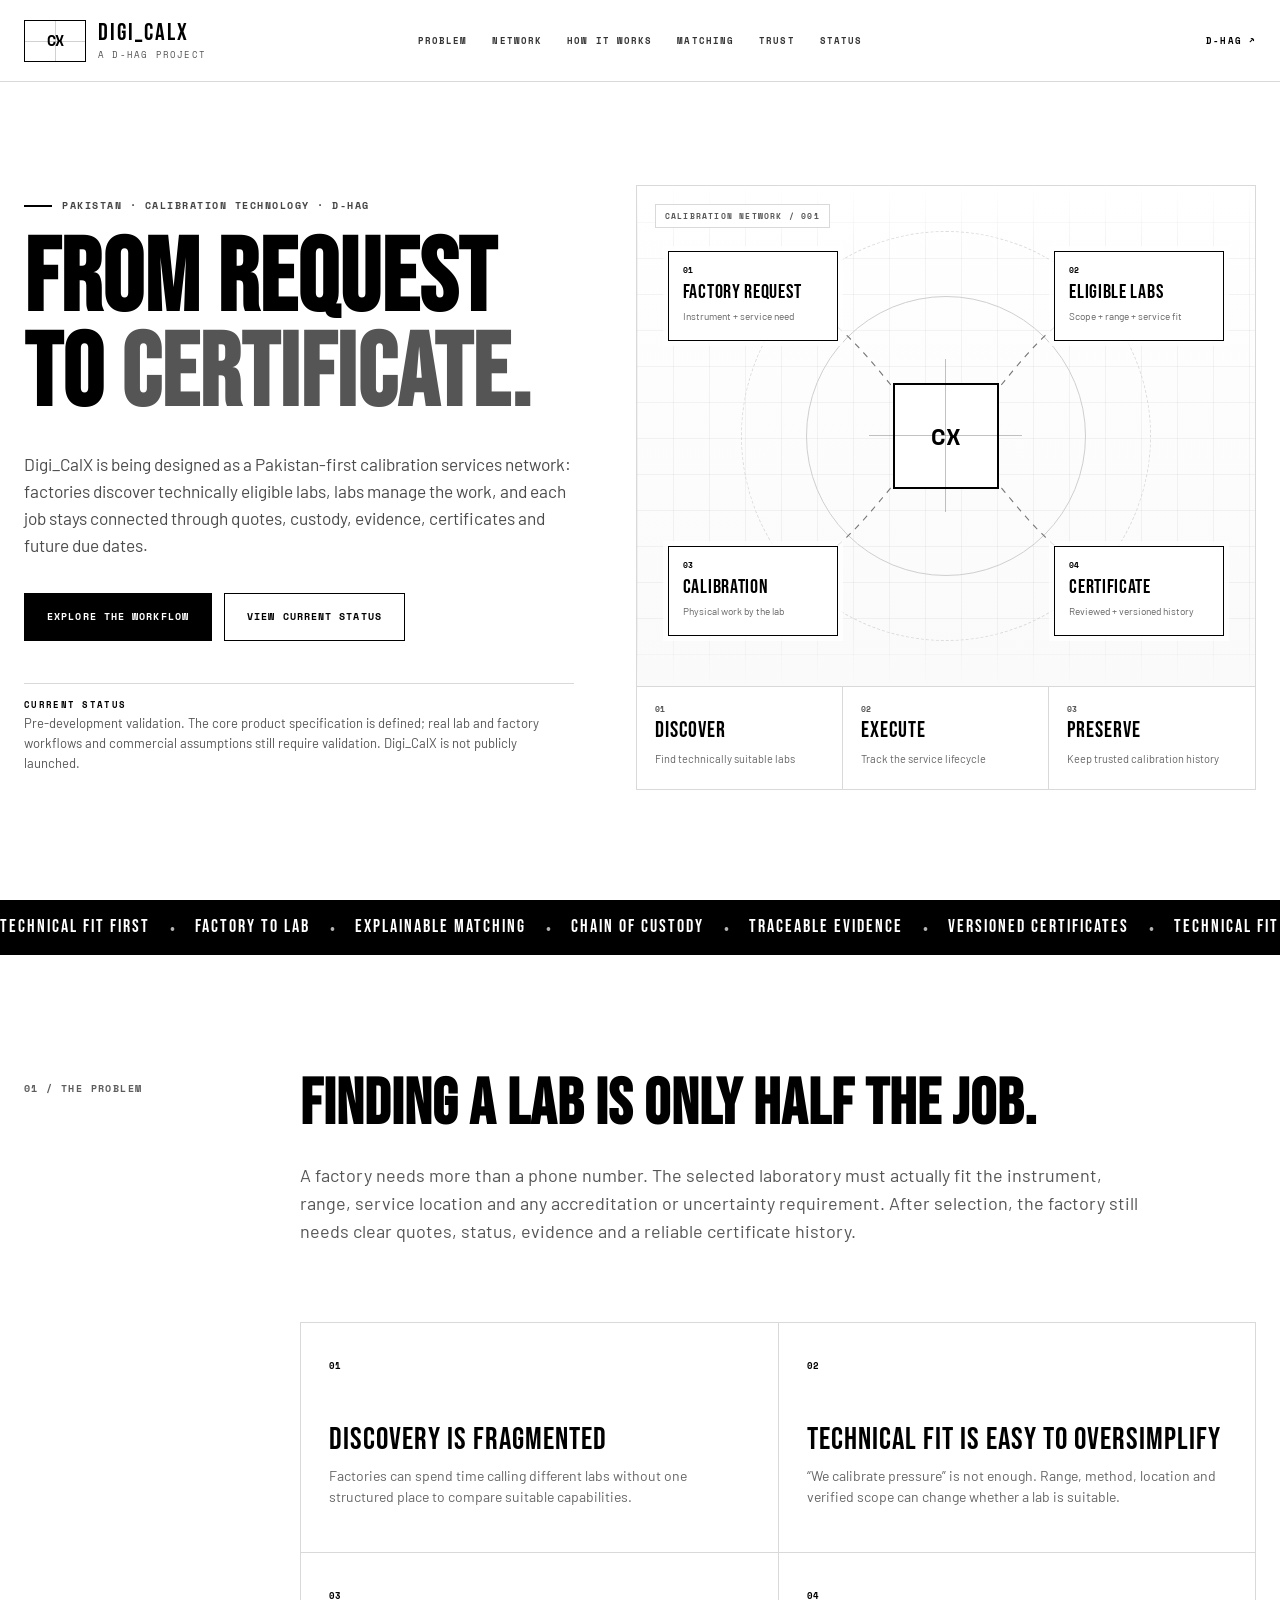
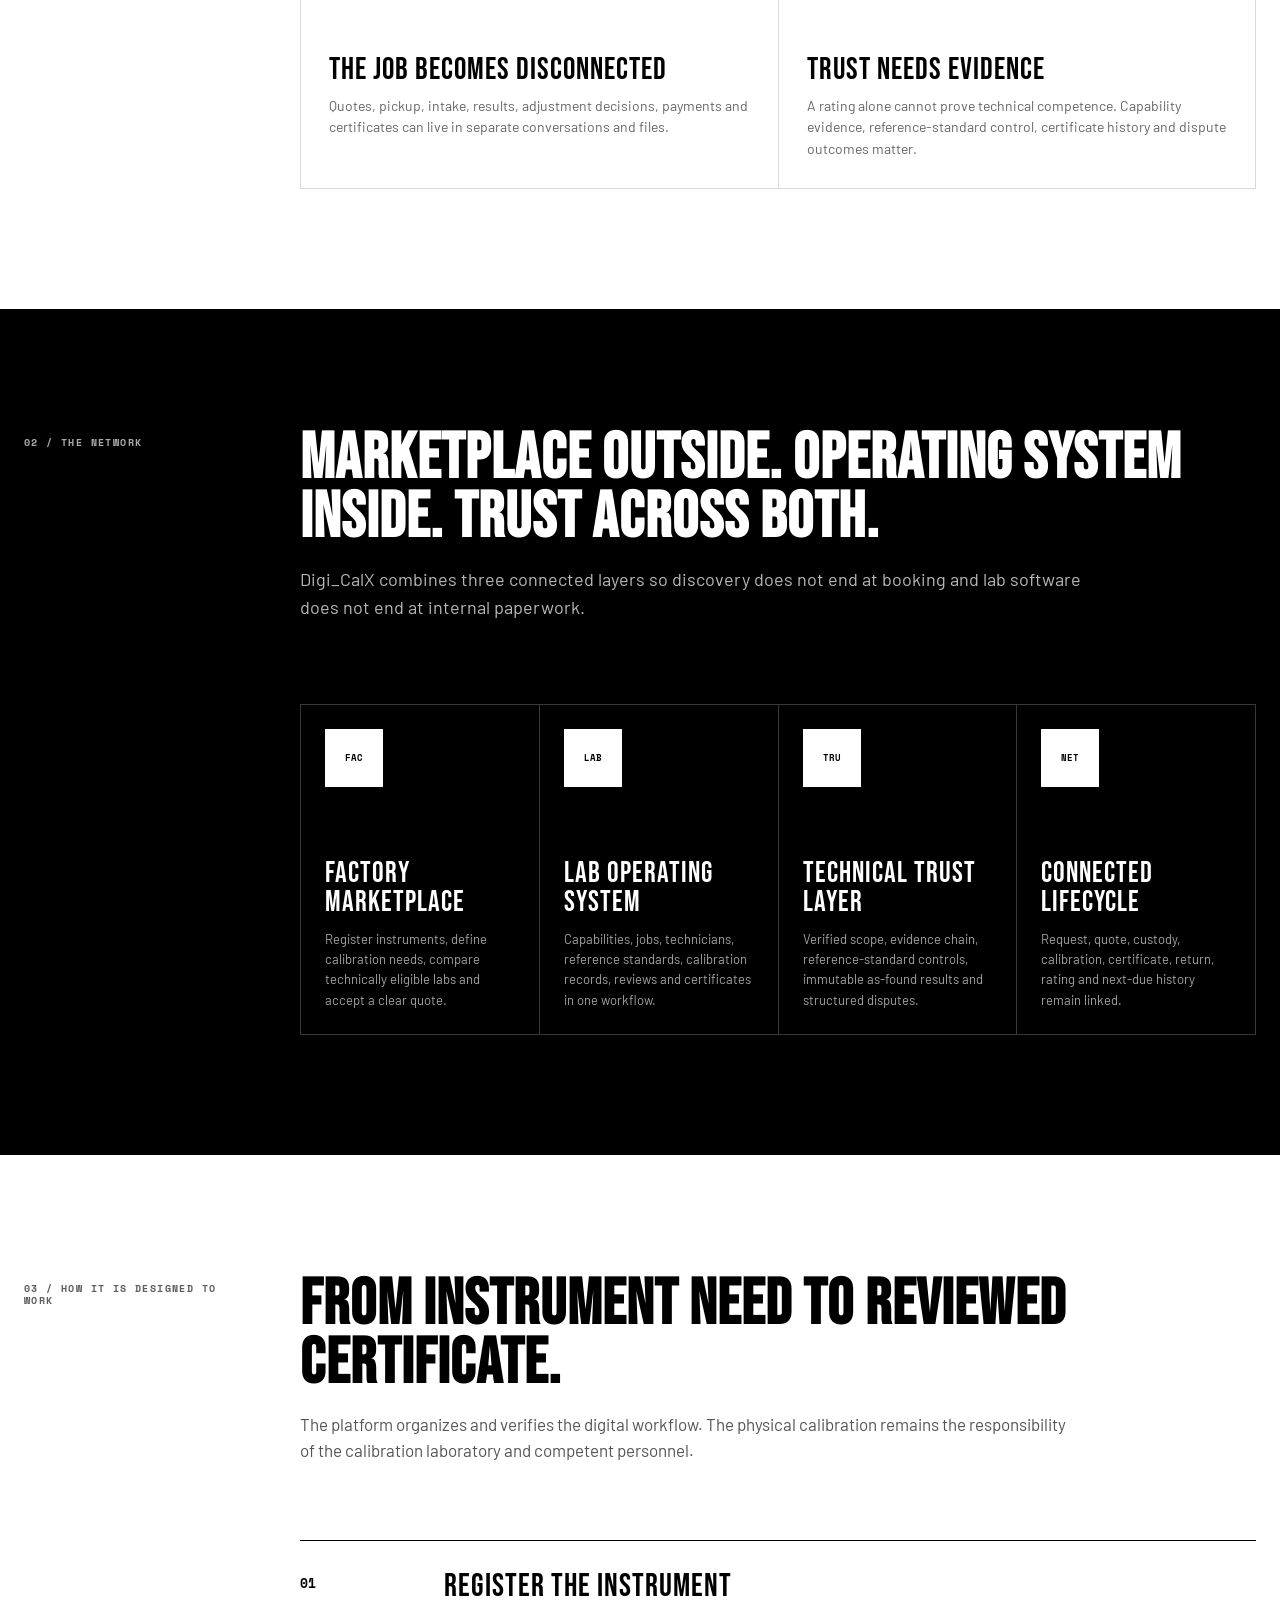
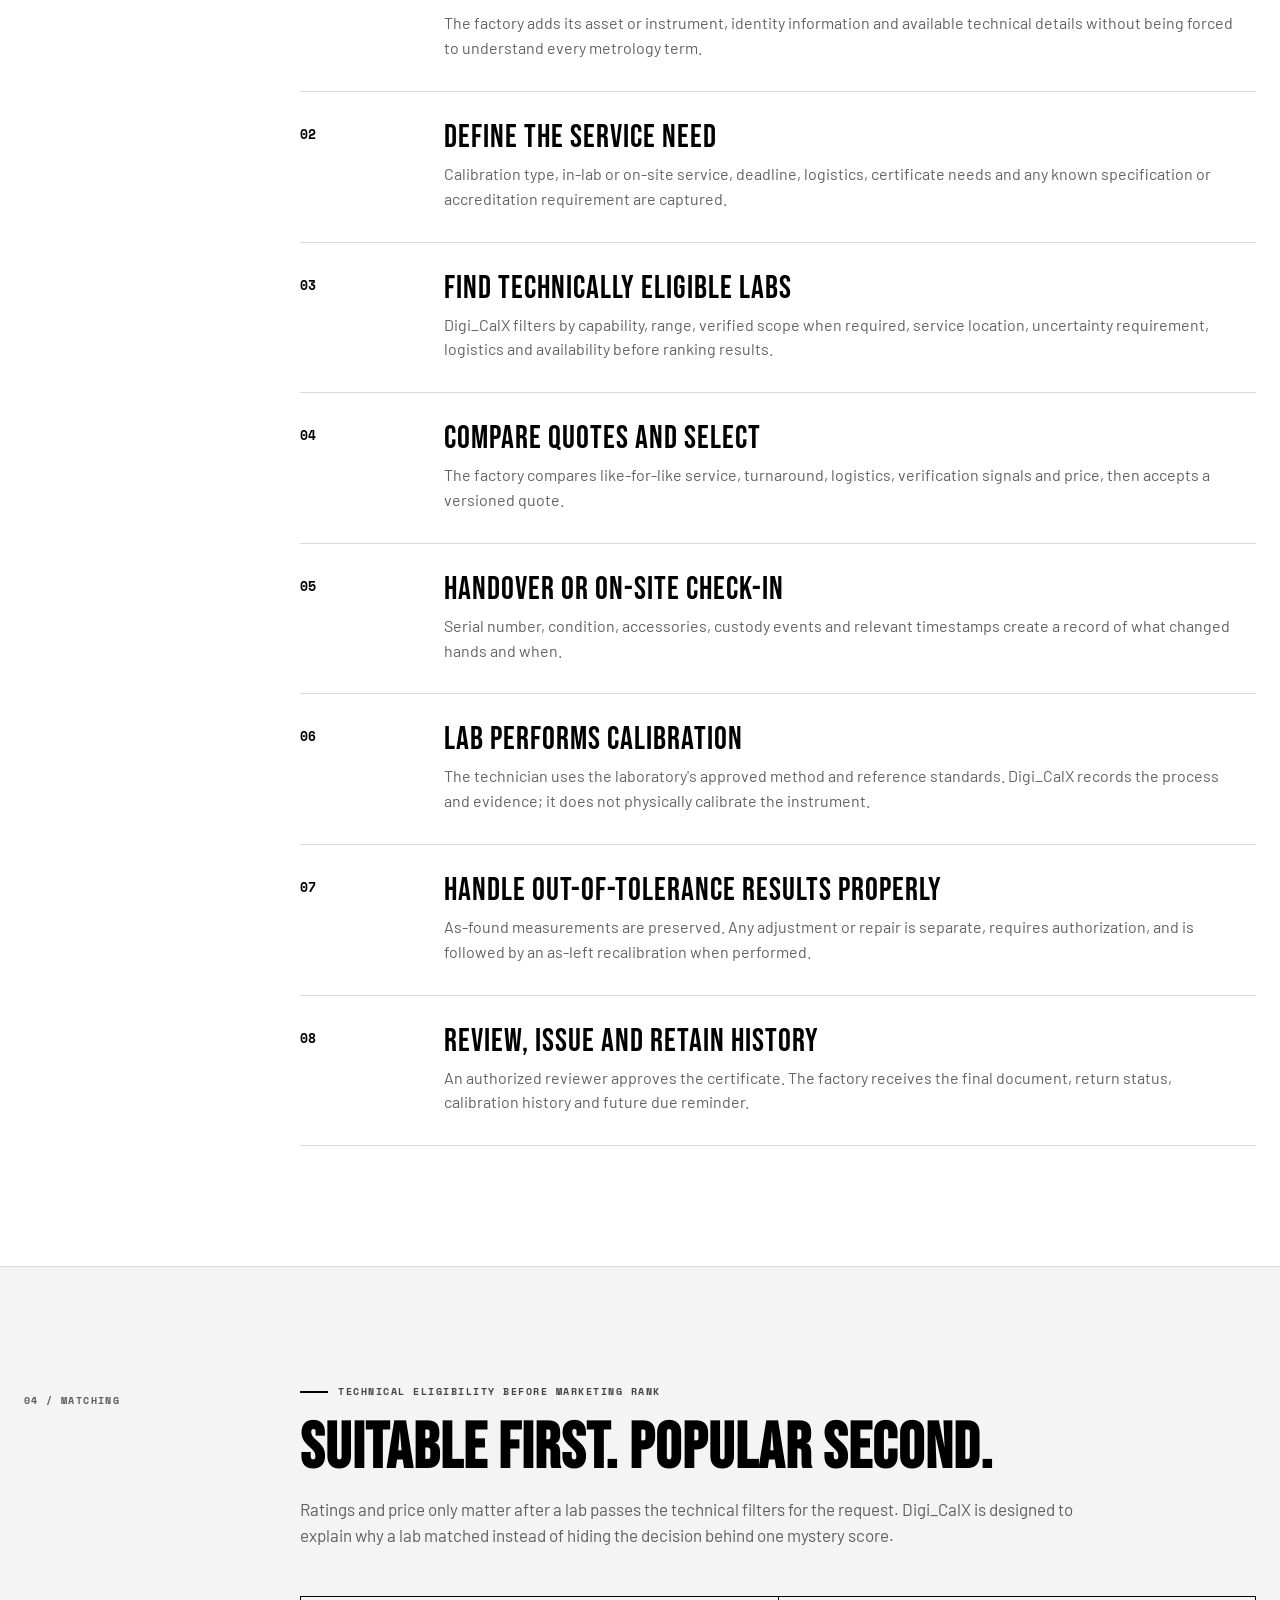
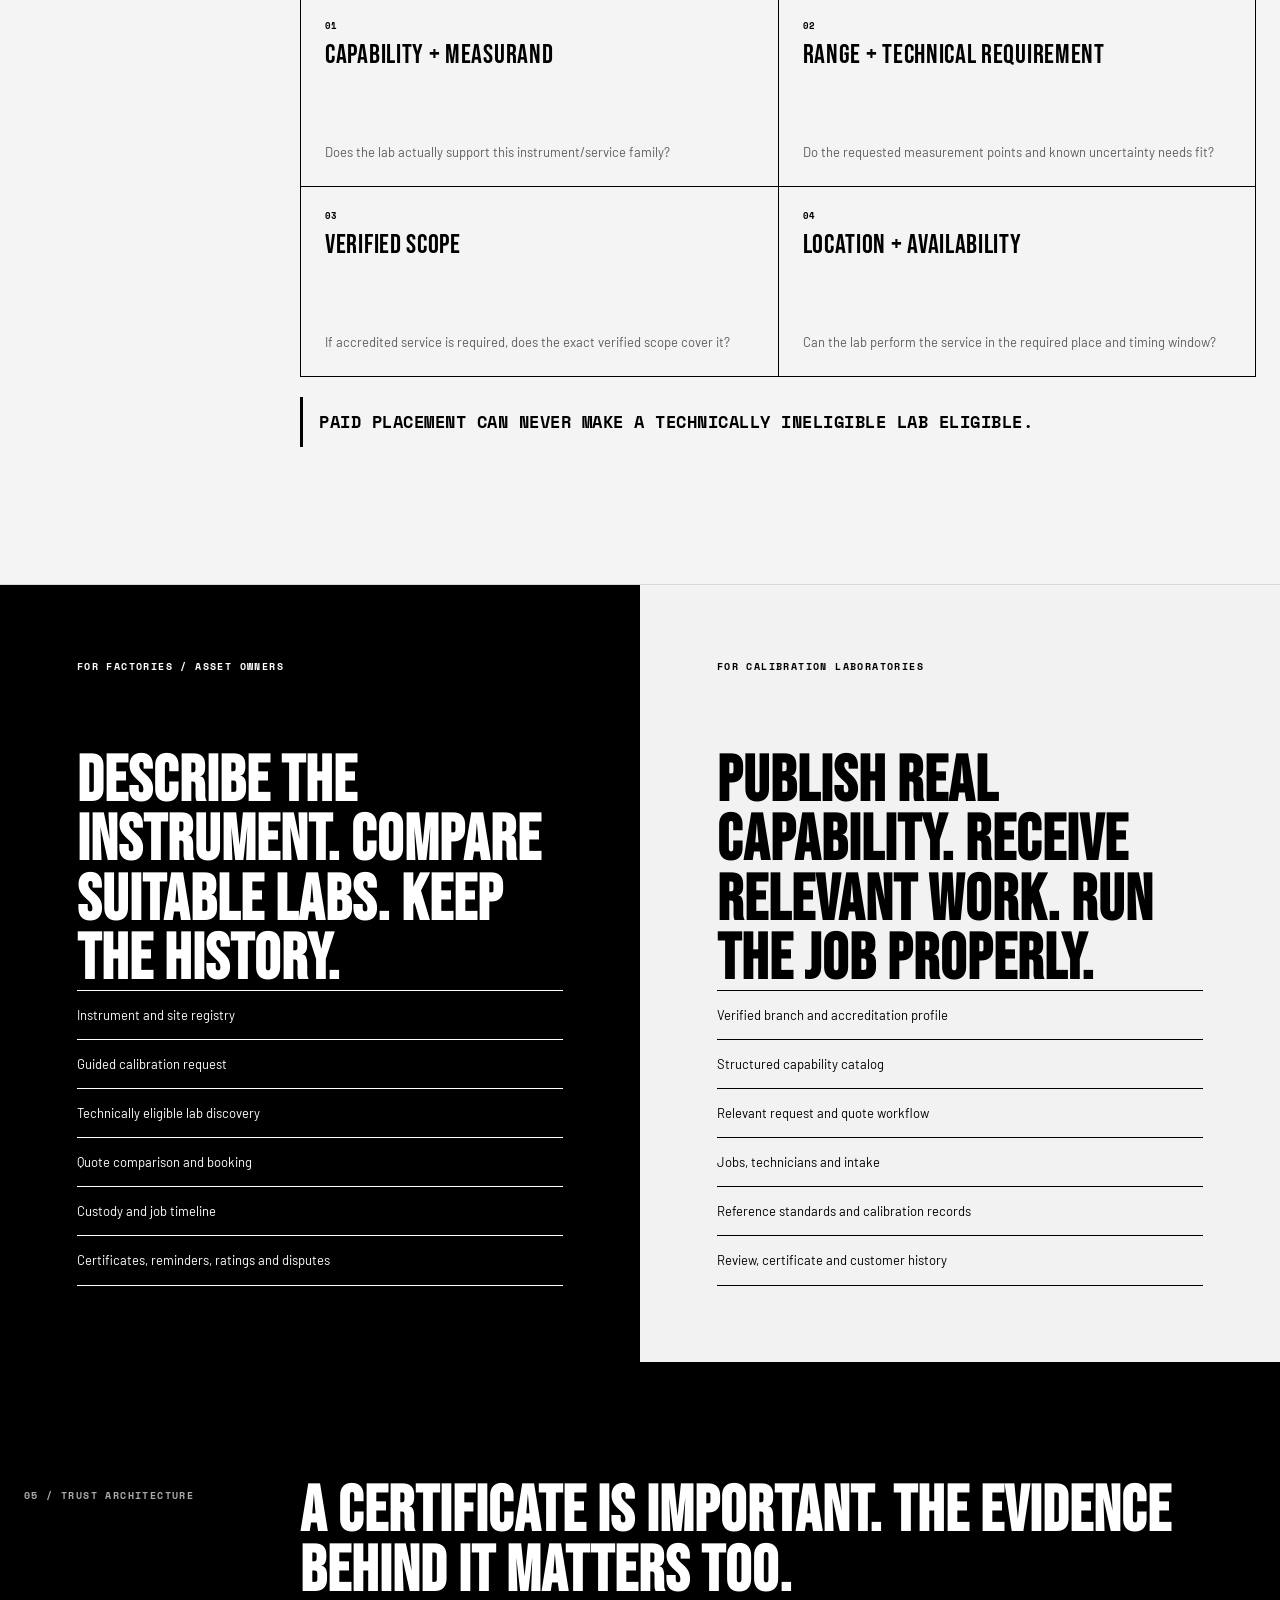
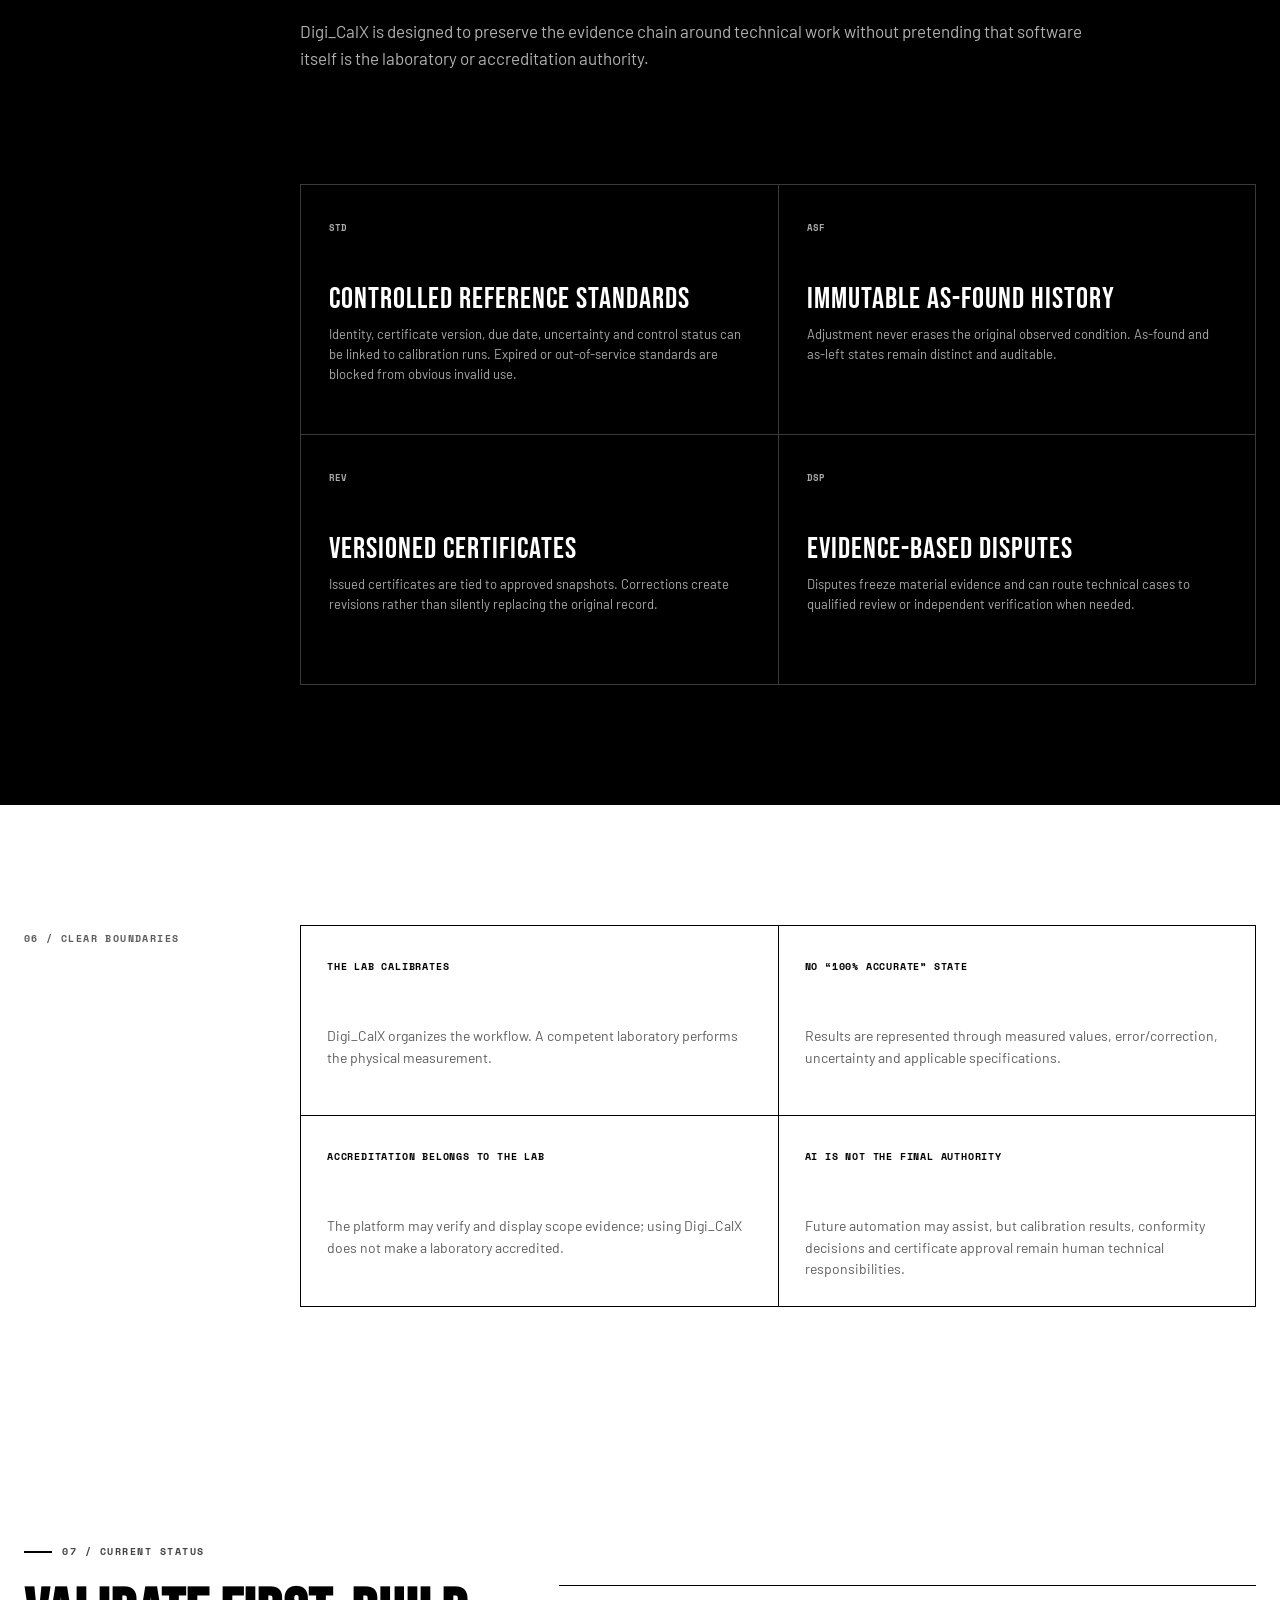
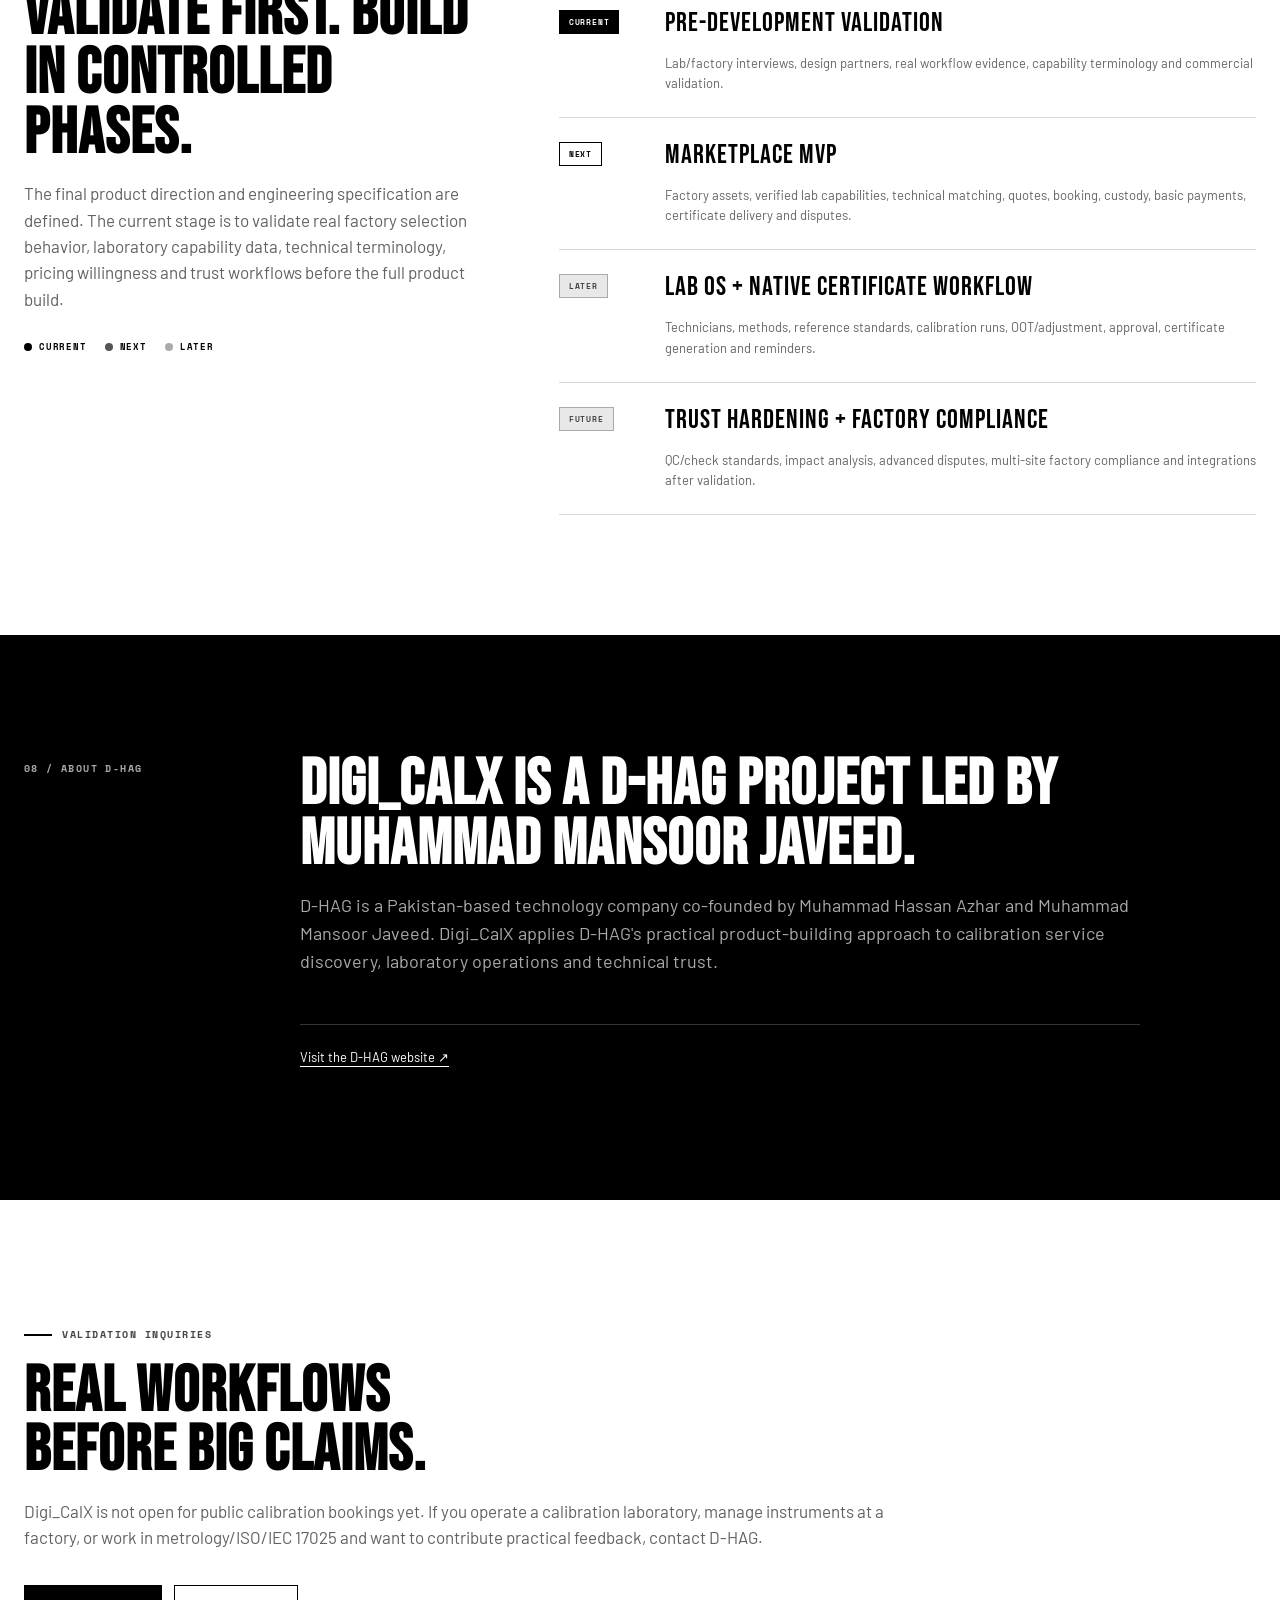
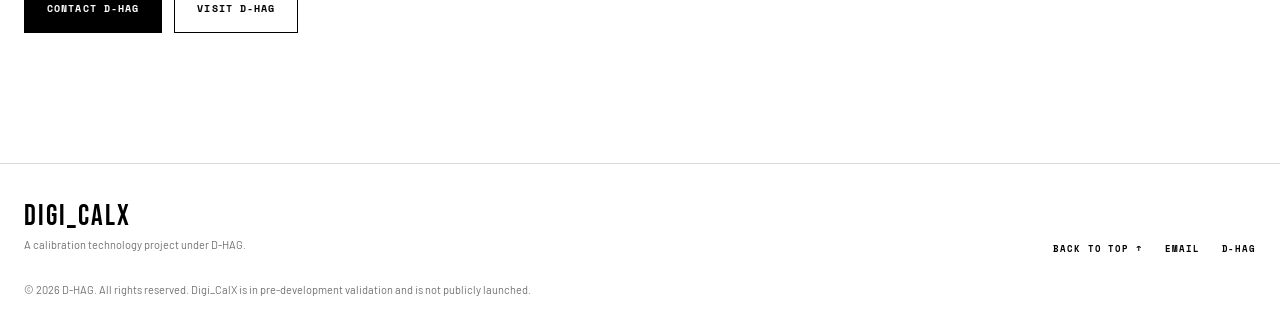
==== index.html @ de456ef3 "Initial commit" ====
<!doctype html>
<html lang="en">
<head>
  <meta charset="utf-8">
  <meta name="viewport" content="width=device-width, initial-scale=1, viewport-fit=cover">
  <title>Digi_CalX | Calibration Services Network & Lab Software by D-HAG</title>
  <meta name="description" content="Digi_CalX is a Pakistan-first calibration services network in validation, connecting factories with technically eligible labs from request to certificate.">
  <meta name="keywords" content="Digi_CalX, calibration software Pakistan, calibration lab software, calibration services marketplace, calibration management software, instrument calibration tracking, factory calibration management, D-HAG">
  <meta name="author" content="D-HAG">
  <meta name="robots" content="index, follow, max-image-preview:large">
  <meta name="theme-color" content="#ffffff">
  <meta name="color-scheme" content="light">

  <link rel="canonical" href="https://digi-calx.d-hag.com/">
  <link rel="icon" href="/assets/svg/favicon.svg" type="image/svg+xml">
  <link rel="apple-touch-icon" href="/assets/png/icon-192.png">
  <link rel="manifest" href="/site.webmanifest">

  <meta property="og:type" content="website">
  <meta property="og:locale" content="en_PK">
  <meta property="og:url" content="https://digi-calx.d-hag.com/">
  <meta property="og:site_name" content="Digi_CalX">
  <meta property="og:title" content="Digi_CalX | From Calibration Request to Certificate">
  <meta property="og:description" content="A Pakistan-first calibration services network being validated by D-HAG: factory discovery, technically eligible lab matching, connected calibration workflow and trusted records.">
  <meta property="og:image" content="https://digi-calx.d-hag.com/assets/png/digi-calx-social-card.png">
  <meta property="og:image:secure_url" content="https://digi-calx.d-hag.com/assets/png/digi-calx-social-card.png">
  <meta property="og:image:type" content="image/png">
  <meta property="og:image:width" content="1200">
  <meta property="og:image:height" content="630">
  <meta property="og:image:alt" content="Digi_CalX — calibration request to certificate, a D-HAG project">

  <meta name="twitter:card" content="summary_large_image">
  <meta name="twitter:title" content="Digi_CalX | From Calibration Request to Certificate">
  <meta name="twitter:description" content="Pakistan-first calibration services network in validation, connecting factories with technically eligible calibration labs.">
  <meta name="twitter:image" content="https://digi-calx.d-hag.com/assets/png/digi-calx-social-card.png">
  <meta name="twitter:image:alt" content="Digi_CalX — calibration request to certificate, a D-HAG project">

  <script type="application/ld+json">
  {
    "@context": "https://schema.org",
    "@graph": [
      {
        "@type": "WebSite",
        "@id": "https://digi-calx.d-hag.com/#website",
        "url": "https://digi-calx.d-hag.com/",
        "name": "Digi_CalX",
        "description": "A Pakistan-first digital calibration services network in validation, designed to connect factories with technically eligible calibration laboratories and manage the service lifecycle from request to certificate.",
        "inLanguage": "en-PK",
        "publisher": { "@id": "https://d-hag.com/#organization" },
        "about": {
          "@type": "Thing",
          "name": "Digi_CalX",
          "description": "Calibration marketplace, laboratory operating-system and technical trust-network project under D-HAG."
        }
      },
      {
        "@type": "Organization",
        "@id": "https://d-hag.com/#organization",
        "name": "D-HAG",
        "legalName": "Digital Human Harmony AI Grid",
        "url": "https://d-hag.com/",
        "email": "support@d-hag.com",
        "foundingDate": "2026",
        "founder": [
          { "@type": "Person", "name": "Muhammad Hassan Azhar" },
          { "@type": "Person", "name": "Muhammad Mansoor Javeed" }
        ],
        "address": { "@type": "PostalAddress", "addressCountry": "PK" }
      }
    ]
  }
  </script>

  <link rel="stylesheet" href="/styles.css">
</head>
<body>
  <a class="skip-link" href="#main">Skip to content</a>
  <div class="grain" aria-hidden="true"></div>

  <header class="site-header" id="top">
    <a class="brand" href="#top" aria-label="Digi_CalX home">
      <span class="brand-mark" aria-hidden="true"><span>CX</span></span>
      <span class="brand-copy">
        <strong>Digi_CalX</strong>
        <small>A D-HAG project</small>
      </span>
    </a>

    <button class="menu-toggle" type="button" aria-expanded="false" aria-controls="site-nav">Menu</button>

    <nav class="site-nav" id="site-nav" aria-label="Primary navigation">
      <a href="#problem">Problem</a>
      <a href="#network">Network</a>
      <a href="#workflow">How it works</a>
      <a href="#matching">Matching</a>
      <a href="#trust">Trust</a>
      <a href="#status">Status</a>
    </nav>

    <a class="header-link" href="https://d-hag.com/" rel="noopener">D-HAG ↗</a>
  </header>

  <main id="main">
    <section class="hero section-shell" aria-labelledby="hero-title">
      <div>
        <p class="eyebrow"><span></span> Pakistan · Calibration technology · D-HAG</p>
        <h1 id="hero-title">FROM REQUEST<br>TO <em>CERTIFICATE.</em></h1>
        <p class="hero-lead">
          Digi_CalX is being designed as a Pakistan-first calibration services network: factories discover technically eligible labs, labs manage the work, and each job stays connected through quotes, custody, evidence, certificates and future due dates.
        </p>
        <div class="hero-actions">
          <a class="btn btn-primary" href="#workflow">Explore the workflow</a>
          <a class="btn btn-secondary" href="#status">View current status</a>
        </div>
        <div class="hero-note">
          <strong>Current status</strong>
          <span>Pre-development validation. The core product specification is defined; real lab and factory workflows and commercial assumptions still require validation. Digi_CalX is not publicly launched.</span>
        </div>
      </div>

      <div class="hero-stage" role="img" aria-label="Digi_CalX workflow from factory request through eligible lab matching, calibration work and certificate history">
        <div class="stage-label">CALIBRATION NETWORK / 001</div>
        <div class="network-map" aria-hidden="true">
          <div class="network-orbit orbit-a"></div>
          <div class="network-orbit orbit-b"></div>
          <div class="network-center">CX</div>
          <div class="node node-a"><b>01</b><strong>Factory request</strong><small>Instrument + service need</small></div>
          <div class="node node-b"><b>02</b><strong>Eligible labs</strong><small>Scope + range + service fit</small></div>
          <div class="node node-c"><b>03</b><strong>Calibration</strong><small>Physical work by the lab</small></div>
          <div class="node node-d"><b>04</b><strong>Certificate</strong><small>Reviewed + versioned history</small></div>
          <svg class="network-lines" viewBox="0 0 800 520" preserveAspectRatio="none" aria-hidden="true">
            <path d="M155 112 C280 120, 315 215, 395 260" />
            <path d="M645 112 C520 120, 485 215, 405 260" />
            <path d="M155 410 C280 400, 315 305, 395 262" />
            <path d="M645 410 C520 400, 485 305, 405 262" />
          </svg>
        </div>
        <div class="workflow-legend">
          <div><span>01</span><strong>Discover</strong><small>Find technically suitable labs</small></div>
          <div><span>02</span><strong>Execute</strong><small>Track the service lifecycle</small></div>
          <div><span>03</span><strong>Preserve</strong><small>Keep trusted calibration history</small></div>
        </div>
      </div>
    </section>

    <div class="ticker" aria-hidden="true">
      <div class="ticker-track">
        <span>TECHNICAL FIT FIRST</span><i>•</i><span>FACTORY TO LAB</span><i>•</i><span>EXPLAINABLE MATCHING</span><i>•</i><span>CHAIN OF CUSTODY</span><i>•</i><span>TRACEABLE EVIDENCE</span><i>•</i><span>VERSIONED CERTIFICATES</span><i>•</i>
        <span>TECHNICAL FIT FIRST</span><i>•</i><span>FACTORY TO LAB</span><i>•</i><span>EXPLAINABLE MATCHING</span><i>•</i><span>CHAIN OF CUSTODY</span><i>•</i><span>TRACEABLE EVIDENCE</span><i>•</i><span>VERSIONED CERTIFICATES</span><i>•</i>
      </div>
    </div>

    <section class="split-section section-shell" id="problem">
      <div class="section-kicker">01 / The problem</div>
      <div class="split-copy reveal">
        <h2>Finding a lab is only half the job.</h2>
        <p>
          A factory needs more than a phone number. The selected laboratory must actually fit the instrument, range, service location and any accreditation or uncertainty requirement. After selection, the factory still needs clear quotes, status, evidence and a reliable certificate history.
        </p>
      </div>
      <div class="problem-grid reveal">
        <article><span>01</span><h3>Discovery is fragmented</h3><p>Factories can spend time calling different labs without one structured place to compare suitable capabilities.</p></article>
        <article><span>02</span><h3>Technical fit is easy to oversimplify</h3><p>“We calibrate pressure” is not enough. Range, method, location and verified scope can change whether a lab is suitable.</p></article>
        <article><span>03</span><h3>The job becomes disconnected</h3><p>Quotes, pickup, intake, results, adjustment decisions, payments and certificates can live in separate conversations and files.</p></article>
        <article><span>04</span><h3>Trust needs evidence</h3><p>A rating alone cannot prove technical competence. Capability evidence, reference-standard control, certificate history and dispute outcomes matter.</p></article>
      </div>
    </section>

    <section class="dark-panel" id="network">
      <div class="section-shell">
        <div class="section-kicker light">02 / The network</div>
        <div class="solution-intro reveal">
          <h2>Marketplace outside. Operating system inside. Trust across both.</h2>
          <p>Digi_CalX combines three connected layers so discovery does not end at booking and lab software does not end at internal paperwork.</p>
        </div>
        <div class="feature-rail reveal">
          <article><div class="feature-icon">FAC</div><h3>Factory marketplace</h3><p>Register instruments, define calibration needs, compare technically eligible labs and accept a clear quote.</p></article>
          <article><div class="feature-icon">LAB</div><h3>Lab operating system</h3><p>Capabilities, jobs, technicians, reference standards, calibration records, reviews and certificates in one workflow.</p></article>
          <article><div class="feature-icon">TRU</div><h3>Technical trust layer</h3><p>Verified scope, evidence chain, reference-standard controls, immutable as-found results and structured disputes.</p></article>
          <article><div class="feature-icon">NET</div><h3>Connected lifecycle</h3><p>Request, quote, custody, calibration, certificate, return, rating and next-due history remain linked.</p></article>
        </div>
      </div>
    </section>

    <section class="workflow section-shell" id="workflow">
      <div class="section-kicker">03 / How it is designed to work</div>
      <div class="workflow-head reveal">
        <h2>From instrument need to reviewed certificate.</h2>
        <p>The platform organizes and verifies the digital workflow. The physical calibration remains the responsibility of the calibration laboratory and competent personnel.</p>
      </div>
      <div class="timeline reveal">
        <div class="timeline-item"><div class="timeline-index">01</div><div><h3>Register the instrument</h3><p>The factory adds its asset or instrument, identity information and available technical details without being forced to understand every metrology term.</p></div></div>
        <div class="timeline-item"><div class="timeline-index">02</div><div><h3>Define the service need</h3><p>Calibration type, in-lab or on-site service, deadline, logistics, certificate needs and any known specification or accreditation requirement are captured.</p></div></div>
        <div class="timeline-item"><div class="timeline-index">03</div><div><h3>Find technically eligible labs</h3><p>Digi_CalX filters by capability, range, verified scope when required, service location, uncertainty requirement, logistics and availability before ranking results.</p></div></div>
        <div class="timeline-item"><div class="timeline-index">04</div><div><h3>Compare quotes and select</h3><p>The factory compares like-for-like service, turnaround, logistics, verification signals and price, then accepts a versioned quote.</p></div></div>
        <div class="timeline-item"><div class="timeline-index">05</div><div><h3>Handover or on-site check-in</h3><p>Serial number, condition, accessories, custody events and relevant timestamps create a record of what changed hands and when.</p></div></div>
        <div class="timeline-item"><div class="timeline-index">06</div><div><h3>Lab performs calibration</h3><p>The technician uses the laboratory's approved method and reference standards. Digi_CalX records the process and evidence; it does not physically calibrate the instrument.</p></div></div>
        <div class="timeline-item"><div class="timeline-index">07</div><div><h3>Handle out-of-tolerance results properly</h3><p>As-found measurements are preserved. Any adjustment or repair is separate, requires authorization, and is followed by an as-left recalibration when performed.</p></div></div>
        <div class="timeline-item"><div class="timeline-index">08</div><div><h3>Review, issue and retain history</h3><p>An authorized reviewer approves the certificate. The factory receives the final document, return status, calibration history and future due reminder.</p></div></div>
      </div>
    </section>

    <section class="matching-panel" id="matching">
      <div class="section-shell matching-grid">
        <div class="section-kicker">04 / Matching</div>
        <div class="matching-copy reveal">
          <p class="eyebrow"><span></span> Technical eligibility before marketing rank</p>
          <h2>Suitable first. Popular second.</h2>
          <p>Ratings and price only matter after a lab passes the technical filters for the request. Digi_CalX is designed to explain why a lab matched instead of hiding the decision behind one mystery score.</p>
          <div class="filter-grid">
            <article><b>01</b><strong>Capability + measurand</strong><span>Does the lab actually support this instrument/service family?</span></article>
            <article><b>02</b><strong>Range + technical requirement</strong><span>Do the requested measurement points and known uncertainty needs fit?</span></article>
            <article><b>03</b><strong>Verified scope</strong><span>If accredited service is required, does the exact verified scope cover it?</span></article>
            <article><b>04</b><strong>Location + availability</strong><span>Can the lab perform the service in the required place and timing window?</span></article>
          </div>
          <p class="matching-note">Paid placement can never make a technically ineligible lab eligible.</p>
        </div>
      </div>
    </section>

    <section class="audiences" aria-label="Digi_CalX audiences">
      <article class="audience-card seeker">
        <span class="audience-label">For factories / asset owners</span>
        <h2>Describe the instrument. Compare suitable labs. Keep the history.</h2>
        <ul>
          <li>Instrument and site registry</li>
          <li>Guided calibration request</li>
          <li>Technically eligible lab discovery</li>
          <li>Quote comparison and booking</li>
          <li>Custody and job timeline</li>
          <li>Certificates, reminders, ratings and disputes</li>
        </ul>
      </article>
      <article class="audience-card transporter">
        <span class="audience-label">For calibration laboratories</span>
        <h2>Publish real capability. Receive relevant work. Run the job properly.</h2>
        <ul>
          <li>Verified branch and accreditation profile</li>
          <li>Structured capability catalog</li>
          <li>Relevant request and quote workflow</li>
          <li>Jobs, technicians and intake</li>
          <li>Reference standards and calibration records</li>
          <li>Review, certificate and customer history</li>
        </ul>
      </article>
    </section>

    <section class="trust-panel" id="trust">
      <div class="section-shell trust-layout">
        <div class="section-kicker light">05 / Trust architecture</div>
        <div class="trust-copy reveal">
          <h2>A certificate is important. The evidence behind it matters too.</h2>
          <p>Digi_CalX is designed to preserve the evidence chain around technical work without pretending that software itself is the laboratory or accreditation authority.</p>
        </div>
        <div class="trust-grid reveal">
          <article><span>STD</span><h3>Controlled reference standards</h3><p>Identity, certificate version, due date, uncertainty and control status can be linked to calibration runs. Expired or out-of-service standards are blocked from obvious invalid use.</p></article>
          <article><span>ASF</span><h3>Immutable as-found history</h3><p>Adjustment never erases the original observed condition. As-found and as-left states remain distinct and auditable.</p></article>
          <article><span>REV</span><h3>Versioned certificates</h3><p>Issued certificates are tied to approved snapshots. Corrections create revisions rather than silently replacing the original record.</p></article>
          <article><span>DSP</span><h3>Evidence-based disputes</h3><p>Disputes freeze material evidence and can route technical cases to qualified review or independent verification when needed.</p></article>
        </div>
      </div>
    </section>

    <section class="boundary-section section-shell">
      <div class="section-kicker">06 / Clear boundaries</div>
      <div class="boundary-grid reveal">
        <article><strong>THE LAB CALIBRATES</strong><p>Digi_CalX organizes the workflow. A competent laboratory performs the physical measurement.</p></article>
        <article><strong>NO “100% ACCURATE” STATE</strong><p>Results are represented through measured values, error/correction, uncertainty and applicable specifications.</p></article>
        <article><strong>ACCREDITATION BELONGS TO THE LAB</strong><p>The platform may verify and display scope evidence; using Digi_CalX does not make a laboratory accredited.</p></article>
        <article><strong>AI IS NOT THE FINAL AUTHORITY</strong><p>Future automation may assist, but calibration results, conformity decisions and certificate approval remain human technical responsibilities.</p></article>
      </div>
    </section>

    <section class="progress-section section-shell" id="status">
      <p class="eyebrow"><span></span> 07 / Current status</p>
      <div class="progress-layout">
        <div class="progress-copy reveal">
          <h2>Validate first. Build in controlled phases.</h2>
          <p>The final product direction and engineering specification are defined. The current stage is to validate real factory selection behavior, laboratory capability data, technical terminology, pricing willingness and trust workflows before the full product build.</p>
          <div class="status-key"><span><i class="status-dot active"></i> Current</span><span><i class="status-dot next"></i> Next</span><span><i class="status-dot future"></i> Later</span></div>
        </div>
        <div class="progress-board reveal">
          <div class="progress-row"><span class="progress-state active">Current</span><strong>Pre-development validation</strong><small>Lab/factory interviews, design partners, real workflow evidence, capability terminology and commercial validation.</small></div>
          <div class="progress-row"><span class="progress-state next">Next</span><strong>Marketplace MVP</strong><small>Factory assets, verified lab capabilities, technical matching, quotes, booking, custody, basic payments, certificate delivery and disputes.</small></div>
          <div class="progress-row"><span class="progress-state future">Later</span><strong>Lab OS + native certificate workflow</strong><small>Technicians, methods, reference standards, calibration runs, OOT/adjustment, approval, certificate generation and reminders.</small></div>
          <div class="progress-row"><span class="progress-state future">Future</span><strong>Trust hardening + factory compliance</strong><small>QC/check standards, impact analysis, advanced disputes, multi-site factory compliance and integrations after validation.</small></div>
        </div>
      </div>
    </section>

    <section class="vision-panel" id="about">
      <div class="section-shell vision-grid">
        <div class="section-kicker light">08 / About D-HAG</div>
        <div class="vision-copy reveal">
          <h2>Digi_CalX is a D-HAG project led by Muhammad Mansoor Javeed.</h2>
          <p>D-HAG is a Pakistan-based technology company co-founded by Muhammad Hassan Azhar and Muhammad Mansoor Javeed. Digi_CalX applies D-HAG's practical product-building approach to calibration service discovery, laboratory operations and technical trust.</p>
          <p class="vision-signoff"><a href="https://d-hag.com/" rel="noopener">Visit the D-HAG website ↗</a></p>
        </div>
      </div>
    </section>

    <section class="cta section-shell" id="contact">
      <p class="eyebrow"><span></span> Validation inquiries</p>
      <h2 class="reveal">REAL WORKFLOWS<br>BEFORE BIG CLAIMS.</h2>
      <p class="reveal">Digi_CalX is not open for public calibration bookings yet. If you operate a calibration laboratory, manage instruments at a factory, or work in metrology/ISO/IEC 17025 and want to contribute practical feedback, contact D-HAG.</p>
      <div class="hero-actions reveal">
        <a class="btn btn-primary" href="mailto:support@d-hag.com?subject=Digi_CalX%20Validation%20Inquiry">Contact D-HAG</a>
        <a class="btn btn-secondary" href="https://d-hag.com/" rel="noopener">Visit D-HAG</a>
      </div>
    </section>
  </main>

  <footer class="footer">
    <div class="footer-brand"><strong>Digi_CalX</strong><span>A calibration technology project under D-HAG.</span></div>
    <div class="footer-links"><a href="#top">Back to top ↑</a><a href="mailto:support@d-hag.com">Email</a><a href="https://d-hag.com/" rel="noopener">D-HAG</a></div>
    <p>© 2026 D-HAG. All rights reserved. Digi_CalX is in pre-development validation and is not publicly launched.</p>
  </footer>

  <script src="/script.js" defer></script>
</body>
</html>
---- styles.css ----
@import url('https://fonts.googleapis.com/css2?family=Bebas+Neue&family=Barlow:wght@300;400;500;600;700;900&family=Space+Mono:wght@400;700&display=swap');

:root {
  --ink: #000000;
  --paper: #ffffff;
  --paper-2: #f5f5f5;
  --muted: #555555;
  --muted-2: #777777;
  --line: #d9d9d9;
  --line-dark: #343434;
  --max: 1240px;
}

* { box-sizing: border-box; }
html { scroll-behavior: smooth; scroll-padding-top: 92px; }
body {
  margin: 0;
  background: var(--paper);
  color: var(--ink);
  font-family: Barlow, Arial, sans-serif;
  line-height: 1.55;
  overflow-x: hidden;
  text-rendering: optimizeLegibility;
}
a { color: inherit; }
button, a { -webkit-tap-highlight-color: transparent; }
::selection { background: #000; color: #fff; }
img, svg { max-width: 100%; }

.skip-link { position: fixed; left: 14px; top: -60px; z-index: 1000; background: #000; color: #fff; padding: 12px 16px; text-decoration: none; font: 700 10px/1 Space Mono, monospace; }
.skip-link:focus { top: 14px; }
.grain { pointer-events: none; position: fixed; inset: 0; z-index: 999; opacity: 0; }

.site-header {
  min-height: 82px;
  padding: 0 max(24px, calc((100vw - var(--max))/2));
  position: sticky;
  top: 0;
  z-index: 100;
  display: grid;
  grid-template-columns: 1fr auto 1fr;
  align-items: center;
  border-bottom: 1px solid var(--line);
  background: rgba(255,255,255,.95);
  backdrop-filter: blur(12px);
}
.brand { display: inline-flex; align-items: center; gap: 12px; text-decoration: none; width: max-content; }
.brand-mark { width: 62px; height: 42px; border: 1px solid #000; display: grid; place-items: center; position: relative; overflow: hidden; }
.brand-mark::before, .brand-mark::after { content: ""; position: absolute; background: #000; }
.brand-mark::before { width: 1px; height: 100%; left: 50%; top: 0; opacity: .18; }
.brand-mark::after { height: 1px; width: 100%; top: 50%; left: 0; opacity: .18; }
.brand-mark span { font: 700 15px/1 Space Mono, monospace; letter-spacing: -1px; }
.brand-copy { display: grid; line-height: 1.15; }
.brand-copy strong { font: 400 24px/1 Bebas Neue, sans-serif; letter-spacing: 2px; text-transform: none; }
.brand-copy small { color: var(--muted); font: 500 9px/1.3 Space Mono, monospace; text-transform: uppercase; letter-spacing: 1.2px; margin-top: 4px; }
.site-nav { display: flex; gap: 25px; }
.site-nav a, .header-link { text-decoration: none; text-transform: uppercase; letter-spacing: 1.1px; font: 700 9px/1 Space Mono, monospace; }
.site-nav a { color: #343434; }
.site-nav a:hover, .header-link:hover { color: #777; }
.header-link { justify-self: end; }
.menu-toggle { display: none; }

.section-shell { width: min(var(--max), calc(100% - 48px)); margin-inline: auto; }
.hero { min-height: calc(100vh - 82px); display: grid; grid-template-columns: .94fr 1.06fr; gap: 62px; align-items: center; padding-top: 64px; padding-bottom: 72px; }
.eyebrow { margin: 0 0 22px; display: flex; align-items: center; gap: 10px; text-transform: uppercase; letter-spacing: 1.5px; font: 700 10px/1 Space Mono, monospace; color: #444; }
.eyebrow span { width: 28px; height: 2px; background: #000; display: block; }
.hero h1, .split-copy h2, .solution-intro h2, .workflow-head h2, .matching-copy h2, .trust-copy h2, .progress-copy h2, .vision-copy h2, .cta h2, .audience-card h2 {
  font-family: Bebas Neue, sans-serif;
  text-transform: uppercase;
  letter-spacing: 1px;
  line-height: .93;
  margin: 0;
}
.hero h1 { font-size: clamp(68px, 8vw, 128px); max-width: 760px; }
.hero h1 em { color: #555; font-style: normal; }
.hero-lead { font-size: clamp(17px, 1.35vw, 21px); color: #4b4b4b; max-width: 700px; margin: 28px 0 0; }
.hero-actions { display: flex; flex-wrap: wrap; gap: 12px; margin-top: 34px; }
.btn { min-height: 48px; padding: 0 22px; display: inline-flex; align-items: center; justify-content: center; text-decoration: none; border: 1px solid #000; text-transform: uppercase; font: 700 10px/1 Space Mono, monospace; letter-spacing: 1.1px; transition: .2s ease; }
.btn-primary { background: #000; color: #fff; }
.btn-primary:hover { background: #333; border-color: #333; }
.btn-secondary { background: #fff; color: #000; }
.btn-secondary:hover { background: #f2f2f2; }
.hero-note { margin-top: 42px; border-top: 1px solid var(--line); padding-top: 16px; display: grid; gap: 4px; max-width: 640px; }
.hero-note strong { text-transform: uppercase; font: 700 9px/1 Space Mono, monospace; letter-spacing: 1.3px; }
.hero-note span { color: var(--muted); font-size: 13px; }

.hero-stage { position: relative; overflow: hidden; border: 1px solid var(--line); background: #fff; min-width: 0; }
.stage-label { position: absolute; left: 18px; top: 18px; z-index: 3; padding: 7px 9px; background: rgba(255,255,255,.94); border: 1px solid #d9d9d9; font: 700 8px/1 Space Mono, monospace; letter-spacing: 1.2px; color: #555; }
.network-map { min-height: 500px; position: relative; overflow: hidden; background: linear-gradient(#fff,#fafafa); }
.network-map::before { content: ""; position: absolute; inset: 0; background-image: linear-gradient(to right, rgba(0,0,0,.045) 1px, transparent 1px), linear-gradient(to bottom, rgba(0,0,0,.045) 1px, transparent 1px); background-size: 36px 36px; mask-image: linear-gradient(to bottom, transparent, #000 12%, #000 88%, transparent); }
.network-center { position: absolute; left: 50%; top: 50%; transform: translate(-50%,-50%); width: 106px; height: 106px; border: 2px solid #000; background: #fff; display: grid; place-items: center; font: 700 24px/1 Space Mono, monospace; z-index: 2; }
.network-center::before, .network-center::after { content: ""; position: absolute; background: #000; opacity: .24; }
.network-center::before { width: 150%; height: 1px; }
.network-center::after { height: 150%; width: 1px; }
.network-orbit { position: absolute; left: 50%; top: 50%; transform: translate(-50%,-50%); border: 1px solid #cfcfcf; border-radius: 50%; }
.orbit-a { width: 280px; height: 280px; }
.orbit-b { width: 410px; height: 410px; border-style: dashed; opacity: .7; }
.network-lines { position: absolute; inset: 0; width: 100%; height: 100%; z-index: 1; }
.network-lines path { fill: none; stroke: #777; stroke-width: 1.3; stroke-dasharray: 7 7; }
.node { position: absolute; z-index: 2; width: 170px; min-height: 90px; border: 1px solid #000; background: #fff; padding: 14px; display: grid; gap: 6px; box-shadow: 0 0 0 5px rgba(255,255,255,.82); }
.node b { font: 700 8px/1 Space Mono, monospace; }
.node strong { font: 400 20px/1 Bebas Neue, sans-serif; letter-spacing: .7px; text-transform: uppercase; }
.node small { font-size: 10px; color: #666; line-height: 1.35; }
.node-a { left: 5%; top: 13%; }
.node-b { right: 5%; top: 13%; }
.node-c { left: 5%; bottom: 10%; }
.node-d { right: 5%; bottom: 10%; }
.workflow-legend { display: grid; grid-template-columns: repeat(3, 1fr); border-top: 1px solid #d9d9d9; }
.workflow-legend > div { min-height: 102px; padding: 18px; display: grid; gap: 5px; border-right: 1px solid #d9d9d9; }
.workflow-legend > div:last-child { border-right: 0; }
.workflow-legend span { font: 700 8px/1 Space Mono, monospace; color: #555; }
.workflow-legend strong { font: 400 22px/1 Bebas Neue, sans-serif; letter-spacing: 1px; text-transform: uppercase; }
.workflow-legend small { color: #666; font-size: 11px; }

.ticker { overflow: hidden; border-block: 1px solid #000; background: #000; color: #fff; }
.ticker-track { width: max-content; display: flex; gap: 20px; align-items: center; padding: 14px 0; animation: ticker 30s linear infinite; }
.ticker span { font: 400 18px/1 Bebas Neue, sans-serif; letter-spacing: 2px; }
.ticker i { font-style: normal; opacity: .7; }
@keyframes ticker { to { transform: translateX(-50%); } }

.split-section, .workflow { display: grid; grid-template-columns: 220px 1fr; column-gap: 56px; padding-block: 120px; }
.section-kicker { font: 700 10px/1.2 Space Mono, monospace; text-transform: uppercase; letter-spacing: 1.4px; color: #5d5d5d; padding-top: 8px; }
.section-kicker.light { color: #aaa; }
.split-copy h2, .solution-intro h2, .workflow-head h2, .matching-copy h2, .trust-copy h2, .progress-copy h2, .vision-copy h2, .cta h2 { font-size: clamp(46px, 5vw, 78px); max-width: 980px; }
.split-copy > p, .workflow-head p { font-size: 18px; max-width: 840px; color: #555; }
.split-copy > p:first-of-type { margin-top: 28px; }
.problem-grid { grid-column: 2; margin-top: 58px; display: grid; grid-template-columns: repeat(2, 1fr); border-top: 1px solid var(--line); border-left: 1px solid var(--line); }
.problem-grid article { min-height: 230px; padding: 28px; border-right: 1px solid var(--line); border-bottom: 1px solid var(--line); }
.problem-grid span { font: 700 9px/1 Space Mono, monospace; }
.problem-grid h3 { font: 400 31px/1 Bebas Neue, sans-serif; letter-spacing: 1px; text-transform: uppercase; margin: 48px 0 10px; }
.problem-grid p { color: #666; margin: 0; font-size: 14px; }

.dark-panel { background: #000; color: #fff; padding-block: 120px; }
.dark-panel .section-shell { display: grid; grid-template-columns: 220px 1fr; column-gap: 56px; }
.solution-intro p { color: #b8b8b8; font-size: 18px; max-width: 820px; }
.feature-rail { grid-column: 2; display: grid; grid-template-columns: repeat(4, 1fr); margin-top: 64px; border-top: 1px solid #383838; border-left: 1px solid #383838; }
.feature-rail article { min-height: 330px; padding: 24px; border-right: 1px solid #383838; border-bottom: 1px solid #383838; display: flex; flex-direction: column; }
.feature-icon { width: 58px; height: 58px; display: grid; place-items: center; background: #fff; color: #000; border: 1px solid #fff; font: 700 9px/1 Space Mono, monospace; }
.feature-rail h3 { margin: auto 0 12px; font: 400 29px/1 Bebas Neue, sans-serif; letter-spacing: 1px; text-transform: uppercase; }
.feature-rail p { margin: 0; color: #a2a2a2; font-size: 13px; }

.workflow-head p { max-width: 780px; font-size: 17px; }
.timeline { grid-column: 2; margin-top: 60px; border-top: 1px solid #000; }
.timeline-item { display: grid; grid-template-columns: 120px 1fr; gap: 24px; padding: 30px 0; border-bottom: 1px solid var(--line); }
.timeline-index { font: 700 13px/1 Space Mono, monospace; padding-top: 6px; }
.timeline-item h3 { margin: 0 0 8px; font: 400 32px/1 Bebas Neue, sans-serif; letter-spacing: 1px; text-transform: uppercase; }
.timeline-item p { margin: 0; color: #626262; max-width: 790px; }

.matching-panel { padding-block: 120px; background: #f4f4f4; border-block: 1px solid var(--line); }
.matching-grid { display: grid; grid-template-columns: 220px 1fr; gap: 56px; }
.matching-copy > p:not(.eyebrow) { color: #5f5f5f; max-width: 820px; font-size: 17px; }
.filter-grid { margin-top: 48px; display: grid; grid-template-columns: repeat(2,1fr); border-top: 1px solid #000; border-left: 1px solid #000; }
.filter-grid article { min-height: 190px; padding: 24px; border-right: 1px solid #000; border-bottom: 1px solid #000; display: grid; grid-template-rows: auto auto 1fr; gap: 12px; }
.filter-grid b { font: 700 9px/1 Space Mono, monospace; }
.filter-grid strong { font: 400 27px/1 Bebas Neue, sans-serif; text-transform: uppercase; letter-spacing: .7px; }
.filter-grid span { align-self: end; color: #5e5e5e; font-size: 13px; }
.matching-note { margin-top: 20px; border-left: 3px solid #000; padding: 12px 16px; font: 700 10px/1.5 Space Mono, monospace; text-transform: uppercase; letter-spacing: .5px; color: #000 !important; }

.audiences { display: grid; grid-template-columns: 1fr 1fr; }
.audience-card { min-height: 620px; padding: clamp(42px, 6vw, 90px); display: flex; flex-direction: column; }
.audience-card.seeker { background: #000; color: #fff; }
.audience-card.transporter { background: #f2f2f2; color: #000; }
.audience-label { font: 700 10px/1 Space Mono, monospace; text-transform: uppercase; letter-spacing: 1.4px; }
.audience-card h2 { font-size: clamp(48px, 5vw, 78px); max-width: 680px; margin-top: 80px; }
.audience-card ul { list-style: none; padding: 0; margin: auto 0 0; display: grid; gap: 0; border-top: 1px solid currentColor; }
.audience-card li { padding: 14px 0; border-bottom: 1px solid currentColor; font-size: 13px; }

.trust-panel { background: #000; color: #fff; padding-block: 120px; }
.trust-layout { display: grid; grid-template-columns: 220px 1fr; gap: 56px; }
.trust-copy p { color: #b0b0b0; max-width: 820px; font-size: 17px; }
.trust-grid { grid-column: 2; display: grid; grid-template-columns: repeat(2, 1fr); margin-top: 40px; border-top: 1px solid #3a3a3a; border-left: 1px solid #3a3a3a; }
.trust-grid article { min-height: 250px; padding: 28px; border-right: 1px solid #3a3a3a; border-bottom: 1px solid #3a3a3a; }
.trust-grid span { font: 700 9px/1 Space Mono, monospace; color: #aaa; }
.trust-grid h3 { font: 400 30px/1 Bebas Neue, sans-serif; text-transform: uppercase; letter-spacing: 1px; margin: 46px 0 10px; }
.trust-grid p { margin: 0; color: #a8a8a8; font-size: 13px; }

.boundary-section { padding-block: 120px; display: grid; grid-template-columns: 220px 1fr; gap: 56px; }
.boundary-grid { display: grid; grid-template-columns: repeat(2, 1fr); border-top: 1px solid #000; border-left: 1px solid #000; }
.boundary-grid article { padding: 26px; min-height: 190px; border-right: 1px solid #000; border-bottom: 1px solid #000; }
.boundary-grid strong { font: 700 10px/1.2 Space Mono, monospace; letter-spacing: .8px; }
.boundary-grid p { color: #5e5e5e; font-size: 14px; margin: 48px 0 0; }

.progress-section { padding-block: 120px; }
.progress-layout { margin-top: 28px; display: grid; grid-template-columns: .8fr 1.2fr; gap: 70px; }
.progress-copy p { font-size: 17px; color: #626262; max-width: 620px; }
.status-key { display: flex; flex-wrap: wrap; gap: 18px; margin-top: 30px; font: 700 9px/1 Space Mono, monospace; text-transform: uppercase; letter-spacing: .8px; }
.status-key span { display: inline-flex; gap: 7px; align-items: center; }
.status-dot { width: 8px; height: 8px; border-radius: 50%; display: inline-block; }
.status-dot.active { background: #000; } .status-dot.next { background: #555; } .status-dot.future { background: #aaa; }
.progress-board { border-top: 1px solid #000; }
.progress-row { display: grid; grid-template-columns: 84px 1fr; gap: 16px 22px; padding: 24px 0; border-bottom: 1px solid var(--line); }
.progress-state { align-self: start; width: max-content; padding: 7px 9px; border: 1px solid #000; font: 700 8px/1 Space Mono, monospace; text-transform: uppercase; letter-spacing: .8px; }
.progress-state.active { background: #000; color: #fff; }
.progress-state.next { background: #fff; color: #000; }
.progress-state.future { background: #e8e8e8; color: #444; border-color: #aaa; }
.progress-row strong { font: 400 27px/1 Bebas Neue, sans-serif; letter-spacing: 1px; text-transform: uppercase; }
.progress-row small { grid-column: 2; color: #646464; font-size: 13px; }

.vision-panel { background: #000; color: #fff; padding-block: 120px; }
.vision-grid { display: grid; grid-template-columns: 220px 1fr; gap: 56px; }
.vision-copy p { max-width: 840px; color: #aaa; font-size: 18px; }
.vision-signoff { margin-top: 48px; border-top: 1px solid #353535; padding-top: 22px; font-size: 13px !important; }
.vision-signoff a { color: #fff; text-underline-offset: 4px; }
.cta { padding-block: 130px; }
.cta > p:not(.eyebrow) { color: #626262; font-size: 17px; max-width: 860px; }
.footer { border-top: 1px solid var(--line); padding: 38px max(24px, calc((100vw - var(--max))/2)); display: grid; grid-template-columns: 1fr auto; gap: 28px; align-items: end; }
.footer-brand { display: grid; gap: 5px; }
.footer-brand strong { font: 400 29px/1 Bebas Neue, sans-serif; letter-spacing: 2px; }
.footer-brand span, .footer p { color: #727272; font-size: 11px; }
.footer-links { display: flex; gap: 22px; }
.footer-links a { text-decoration: none; text-transform: uppercase; font: 700 9px/1 Space Mono, monospace; letter-spacing: .9px; }
.footer-links a:hover { color: #555; }
.footer p { grid-column: 1 / -1; margin: 0; }

.reveal { opacity: 0; transform: translateY(18px); transition: opacity .7s ease, transform .7s ease; }
.reveal.visible { opacity: 1; transform: translateY(0); }

@media (max-width: 1120px) {
  .site-nav { gap: 17px; }
  .site-nav a { font-size: 8px; }
  .network-map { min-height: 460px; }
  .node { width: 150px; }
}

@media (max-width: 980px) {
  .site-header { grid-template-columns: 1fr auto; }
  .header-link { display: none; }
  .menu-toggle { display: inline-flex; justify-self: end; border: 1px solid #000; background: transparent; padding: 10px 12px; font: 700 9px/1 Space Mono, monospace; text-transform: uppercase; }
  .site-nav { position: absolute; top: 81px; left: 0; right: 0; background: #fff; border-bottom: 1px solid var(--line); padding: 22px 24px; display: none; flex-direction: column; gap: 20px; }
  .site-nav.open { display: flex; }
  .hero { grid-template-columns: 1fr; gap: 44px; min-height: auto; padding-block: 70px; }
  .split-section, .workflow, .dark-panel .section-shell, .matching-grid, .trust-layout, .boundary-section, .vision-grid { grid-template-columns: 1fr; gap: 28px; }
  .problem-grid, .timeline, .feature-rail, .trust-grid { grid-column: 1; }
  .feature-rail { grid-template-columns: repeat(2, 1fr); }
  .progress-layout { grid-template-columns: 1fr; }
  .network-map { min-height: 520px; }
}

@media (max-width: 680px) {
  .section-shell { width: min(100% - 32px, var(--max)); }
  .site-header { min-height: 72px; padding-inline: 16px; }
  .site-nav { top: 71px; }
  .brand-copy strong { font-size: 20px; }
  .brand-copy small { display: none; }
  .brand-mark { width: 52px; height: 36px; }
  .hero { padding-top: 52px; }
  .hero h1 { font-size: clamp(56px, 17vw, 82px); }
  .network-map { min-height: 590px; }
  .network-center { width: 90px; height: 90px; top: 50%; }
  .orbit-a { width: 220px; height: 220px; }
  .orbit-b { width: 310px; height: 310px; }
  .node { width: calc(50% - 26px); min-height: 96px; }
  .node-a { left: 12px; top: 70px; }
  .node-b { right: 12px; top: 70px; }
  .node-c { left: 12px; bottom: 36px; }
  .node-d { right: 12px; bottom: 36px; }
  .network-lines { display: none; }
  .workflow-legend { grid-template-columns: 1fr; }
  .workflow-legend > div { min-height: 82px; border-right: 0; border-bottom: 1px solid #d9d9d9; }
  .workflow-legend > div:last-child { border-bottom: 0; }
  .split-section, .workflow, .progress-section, .dark-panel, .matching-panel, .trust-panel, .boundary-section, .vision-panel, .cta { padding-block: 84px; }
  .problem-grid, .filter-grid, .trust-grid, .boundary-grid { grid-template-columns: 1fr; }
  .feature-rail { grid-template-columns: 1fr; }
  .feature-rail article { min-height: 250px; }
  .timeline-item { grid-template-columns: 56px 1fr; }
  .audiences { grid-template-columns: 1fr; }
  .audience-card { min-height: 560px; }
  .progress-row { grid-template-columns: 68px 1fr; }
  .footer { grid-template-columns: 1fr; align-items: start; }
  .footer-links { flex-wrap: wrap; }
}

@media (max-width: 430px) {
  .node { width: calc(50% - 18px); padding: 10px; }
  .node strong { font-size: 17px; }
  .node small { font-size: 9px; }
}

@media (prefers-reduced-motion: reduce) {
  html { scroll-behavior: auto; }
  .ticker-track { animation: none; }
  .reveal { opacity: 1; transform: none; transition: none; }
}
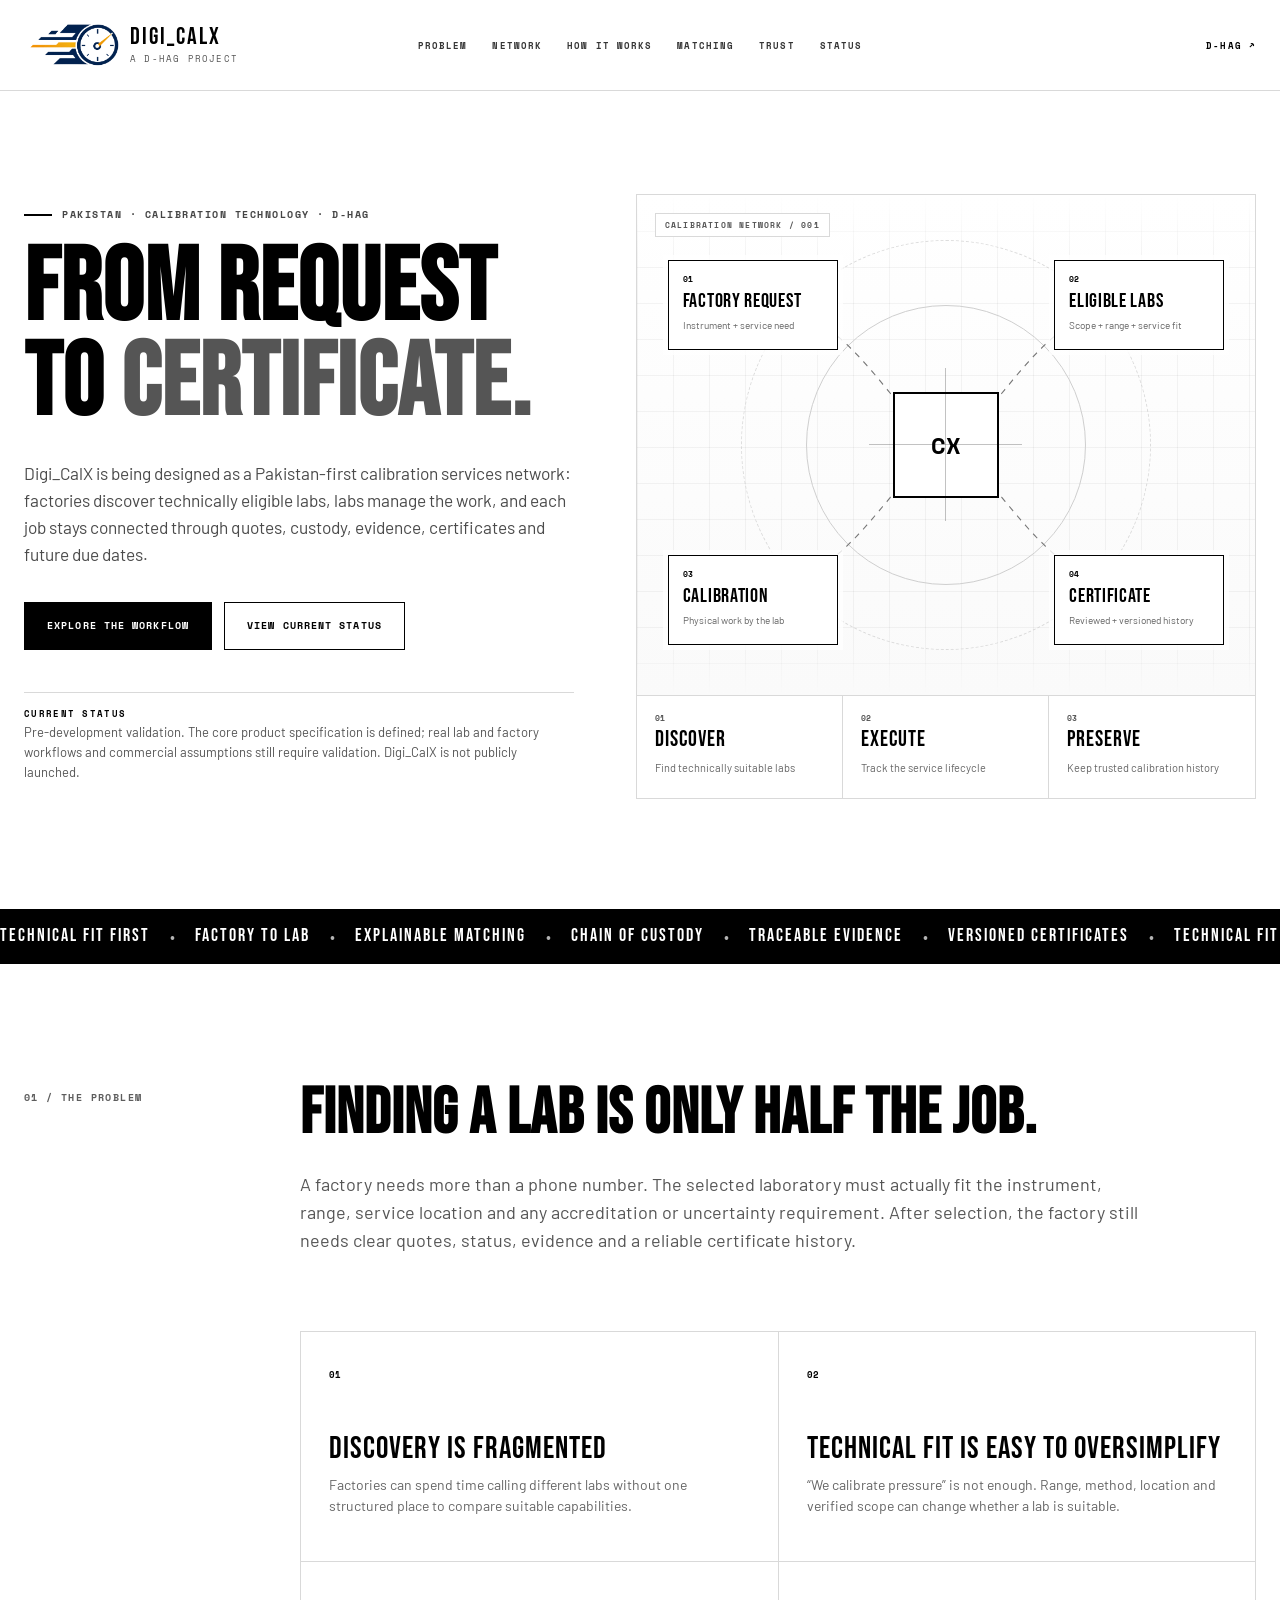
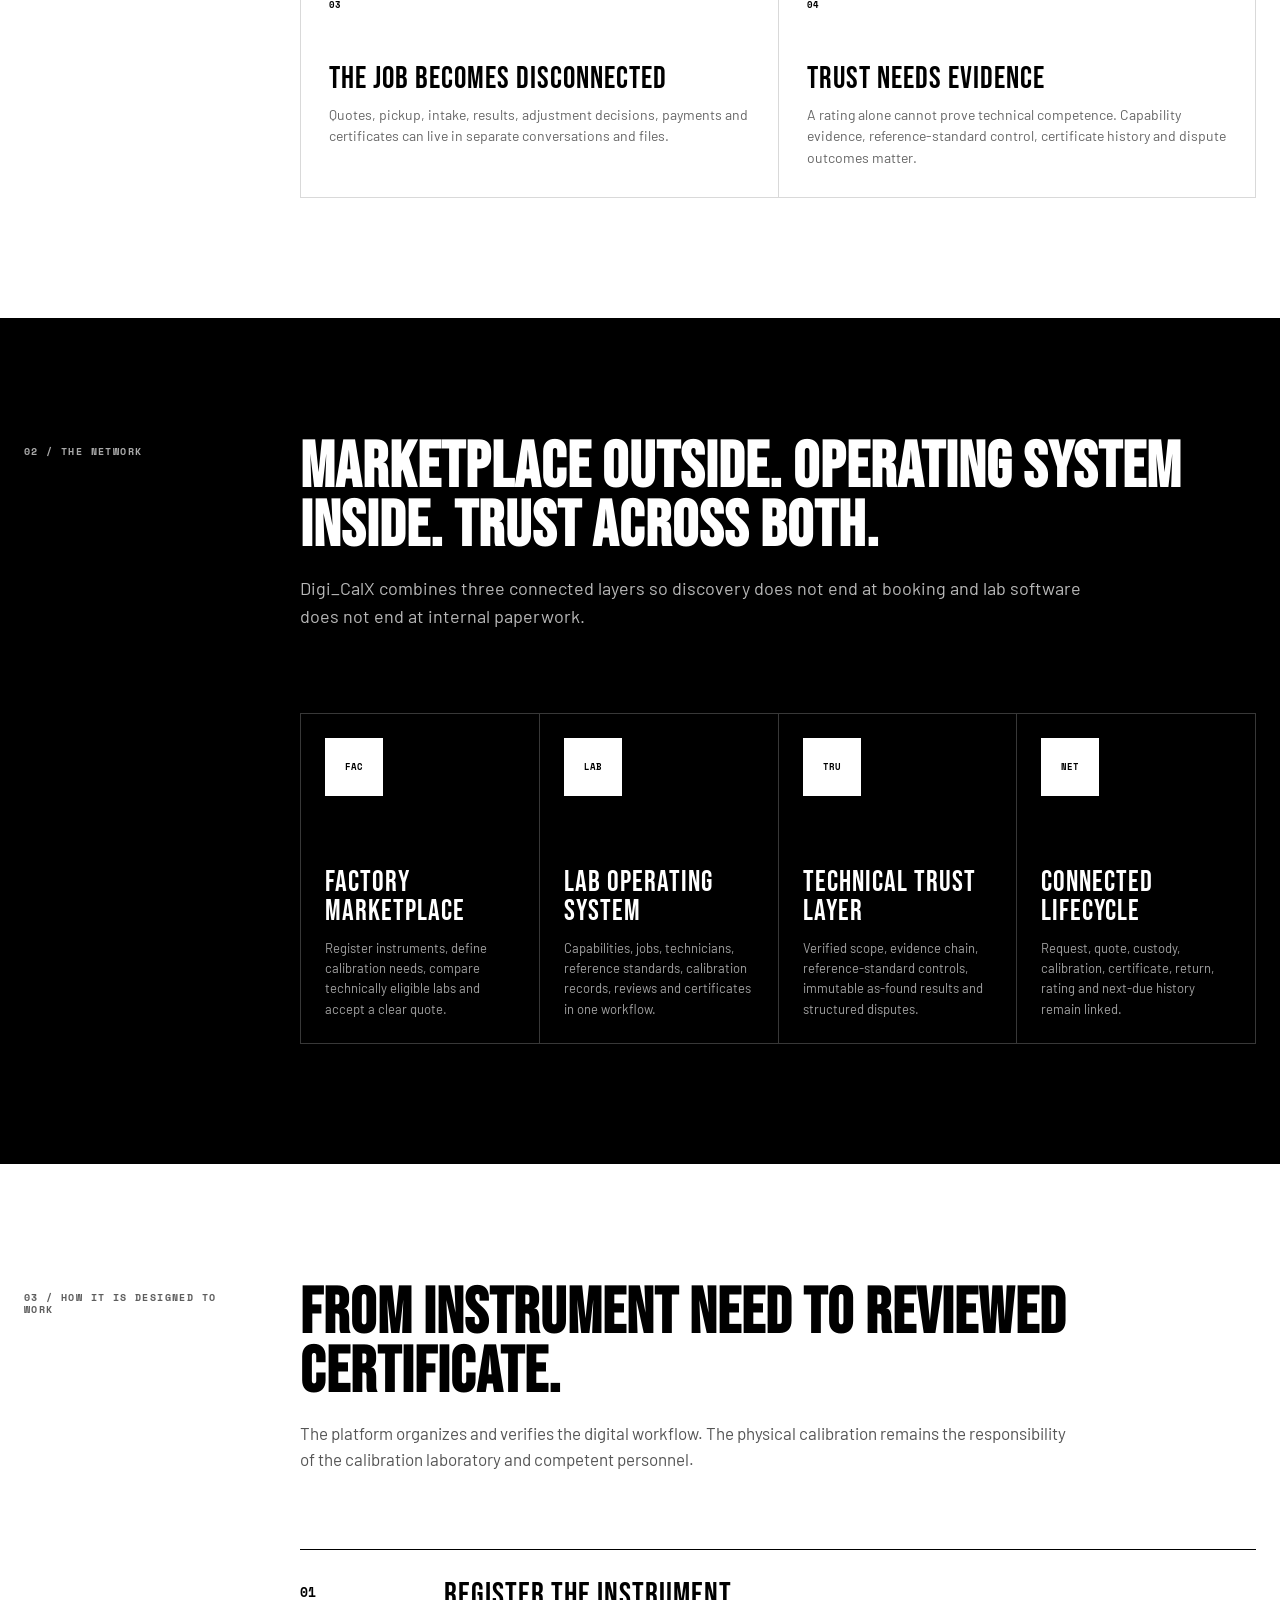
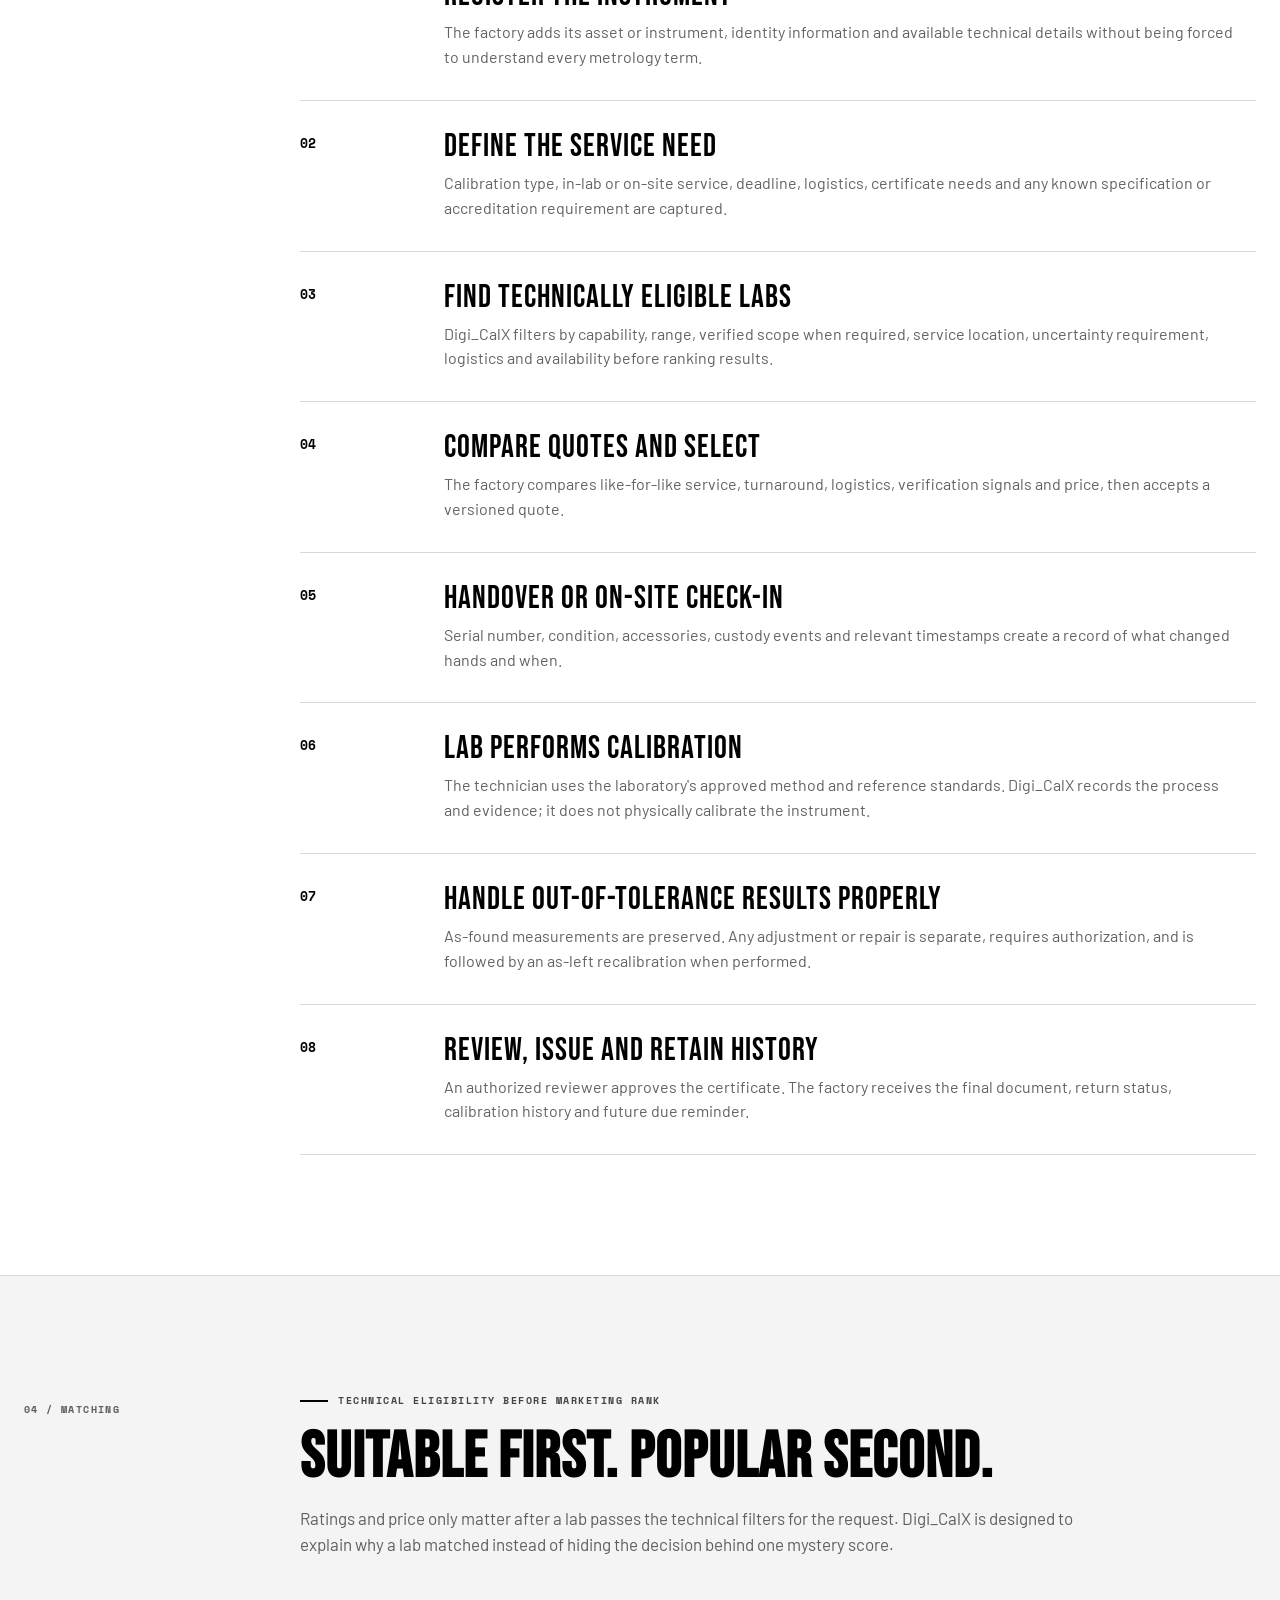
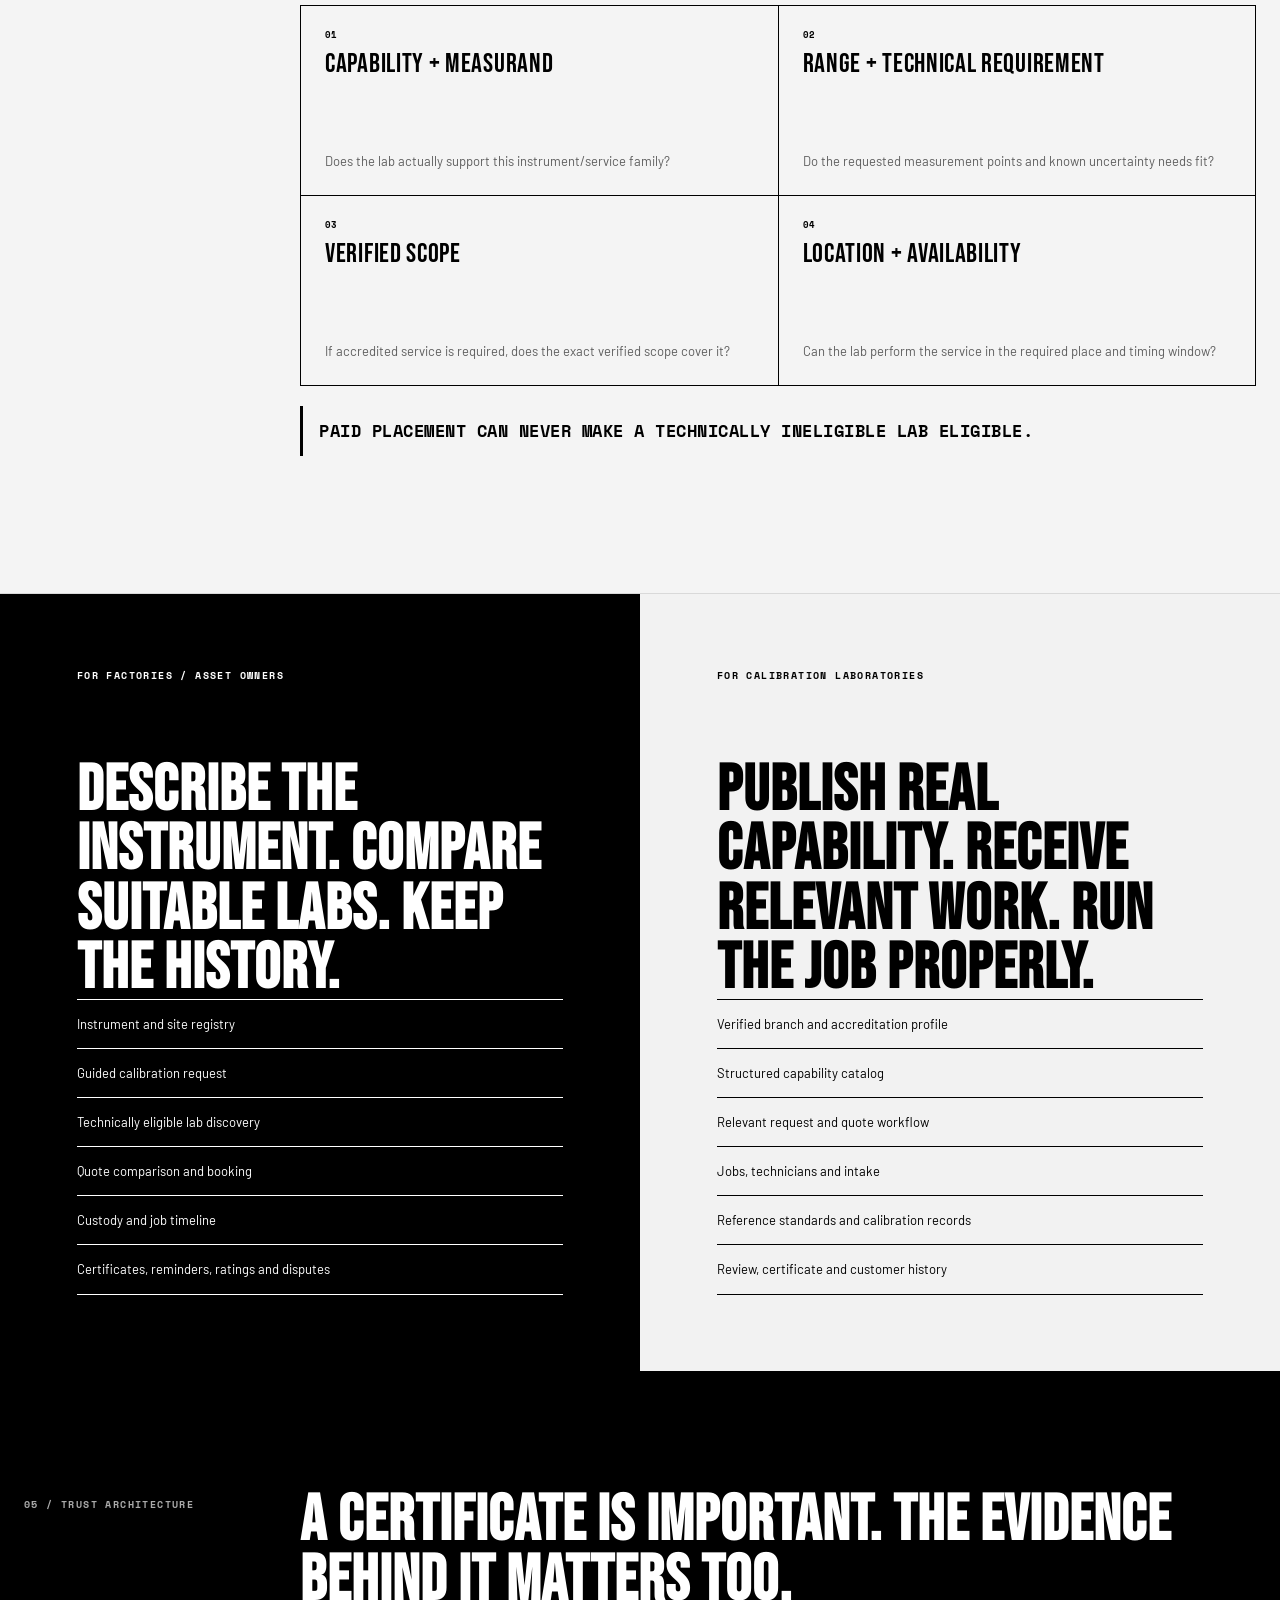
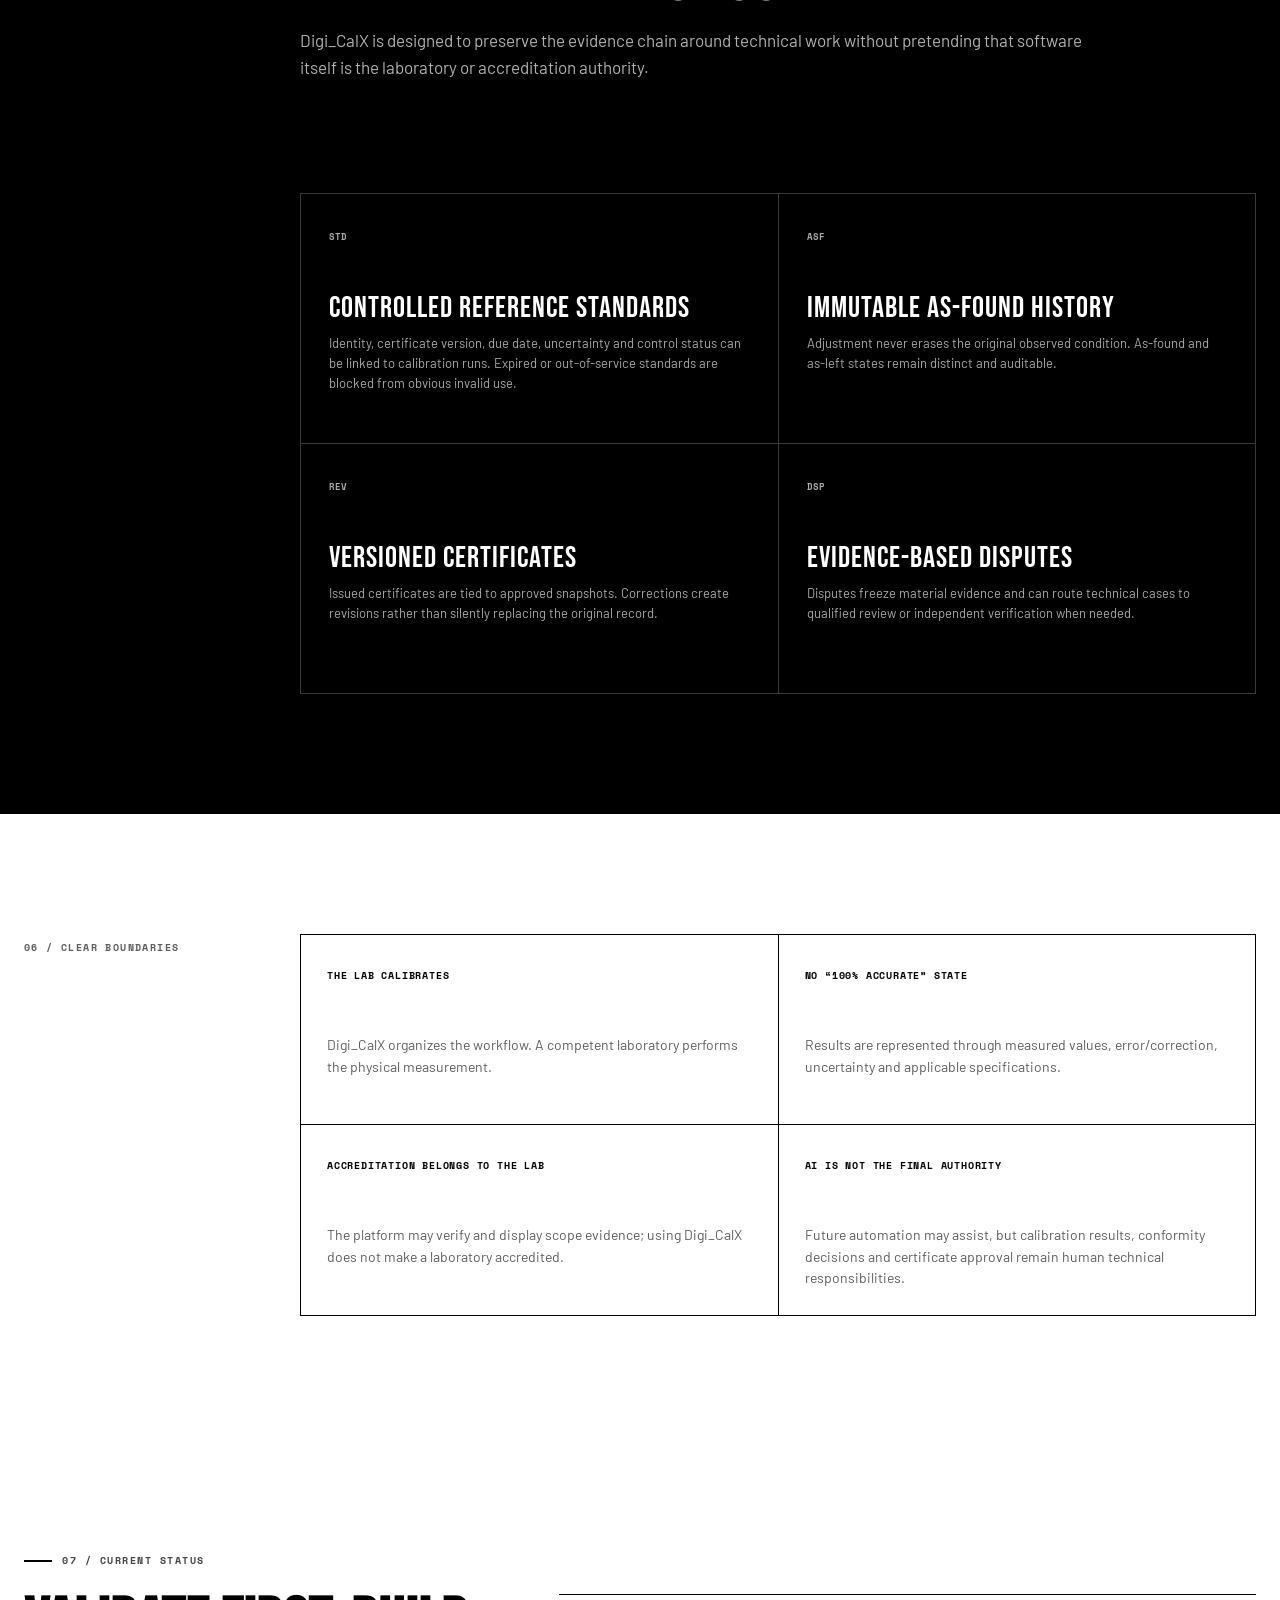
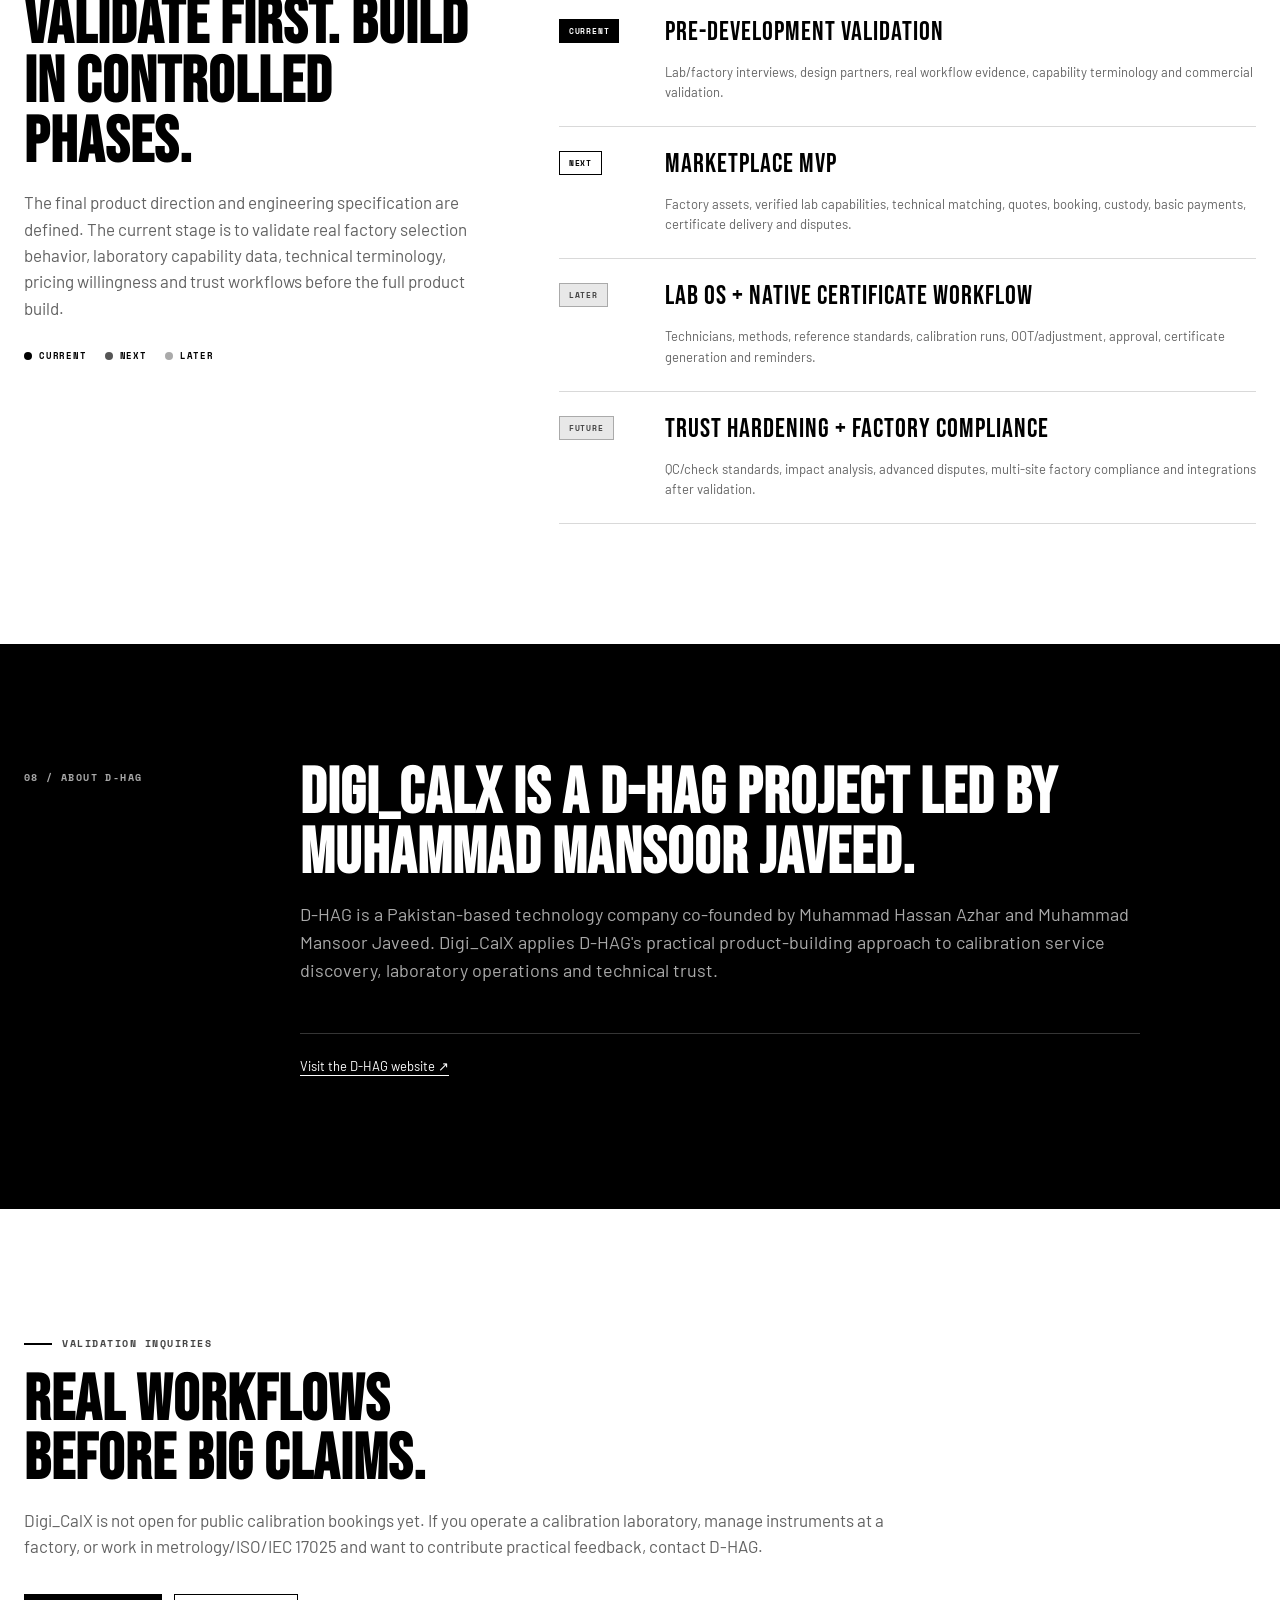
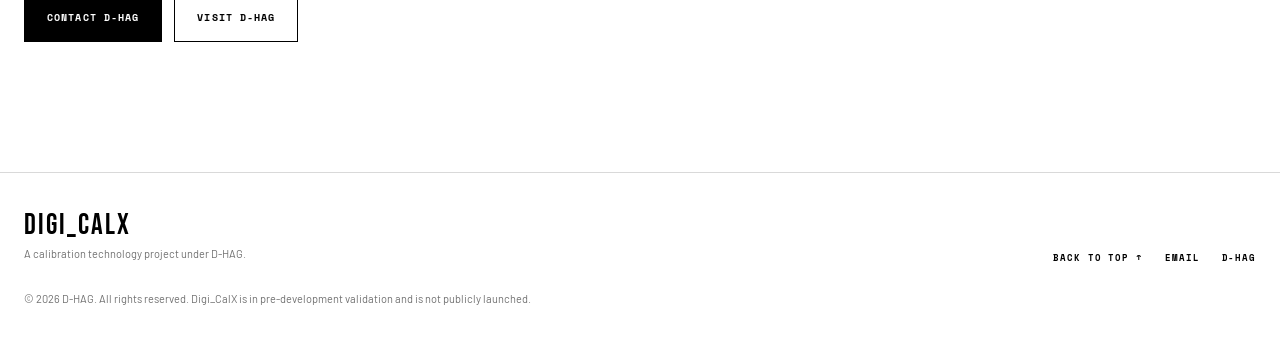
==== commit 2709347b: "Add Digi_CalX logo" ====
--- a/index.html
+++ b/index.html
@@ -79,7 +79,9 @@
 
   <header class="site-header" id="top">
     <a class="brand" href="#top" aria-label="Digi_CalX home">
-      <span class="brand-mark" aria-hidden="true"><span>CX</span></span>
+      <span class="brand-mark">
+        <img src="digi-calx-logo.png" alt="Digi_CalX logo">
+      </span>
       <span class="brand-copy">
         <strong>Digi_CalX</strong>
         <small>A D-HAG project</small>
--- a/styles.css
+++ b/styles.css
@@ -44,12 +44,9 @@
   background: rgba(255,255,255,.95);
   backdrop-filter: blur(12px);
 }
-.brand { display: inline-flex; align-items: center; gap: 12px; text-decoration: none; width: max-content; }
-.brand-mark { width: 62px; height: 42px; border: 1px solid #000; display: grid; place-items: center; position: relative; overflow: hidden; }
-.brand-mark::before, .brand-mark::after { content: ""; position: absolute; background: #000; }
-.brand-mark::before { width: 1px; height: 100%; left: 50%; top: 0; opacity: .18; }
-.brand-mark::after { height: 1px; width: 100%; top: 50%; left: 0; opacity: .18; }
-.brand-mark span { font: 700 15px/1 Space Mono, monospace; letter-spacing: -1px; }
+.brand { display: inline-flex; align-items: center; gap: 6px; text-decoration: none; width: max-content; max-width: 100%; }
+.brand-mark { width: 100px; min-width: 100px; height: auto; display: inline-flex; align-items: center; justify-content: center; position: relative; flex-shrink: 0; }
+.brand-mark img { display: block; width: 90px; max-width: none; height: auto; object-fit: contain; }
 .brand-copy { display: grid; line-height: 1.15; }
 .brand-copy strong { font: 400 24px/1 Bebas Neue, sans-serif; letter-spacing: 2px; text-transform: none; }
 .brand-copy small { color: var(--muted); font: 500 9px/1.3 Space Mono, monospace; text-transform: uppercase; letter-spacing: 1.2px; margin-top: 4px; }
@@ -242,7 +239,8 @@
   .site-nav { top: 71px; }
   .brand-copy strong { font-size: 20px; }
   .brand-copy small { display: none; }
-  .brand-mark { width: 52px; height: 36px; }
+  .brand-mark { width: 76px; min-width: 76px; }
+  .brand-mark img { width: 68px; max-width: none; }
   .hero { padding-top: 52px; }
   .hero h1 { font-size: clamp(56px, 17vw, 82px); }
   .network-map { min-height: 590px; }
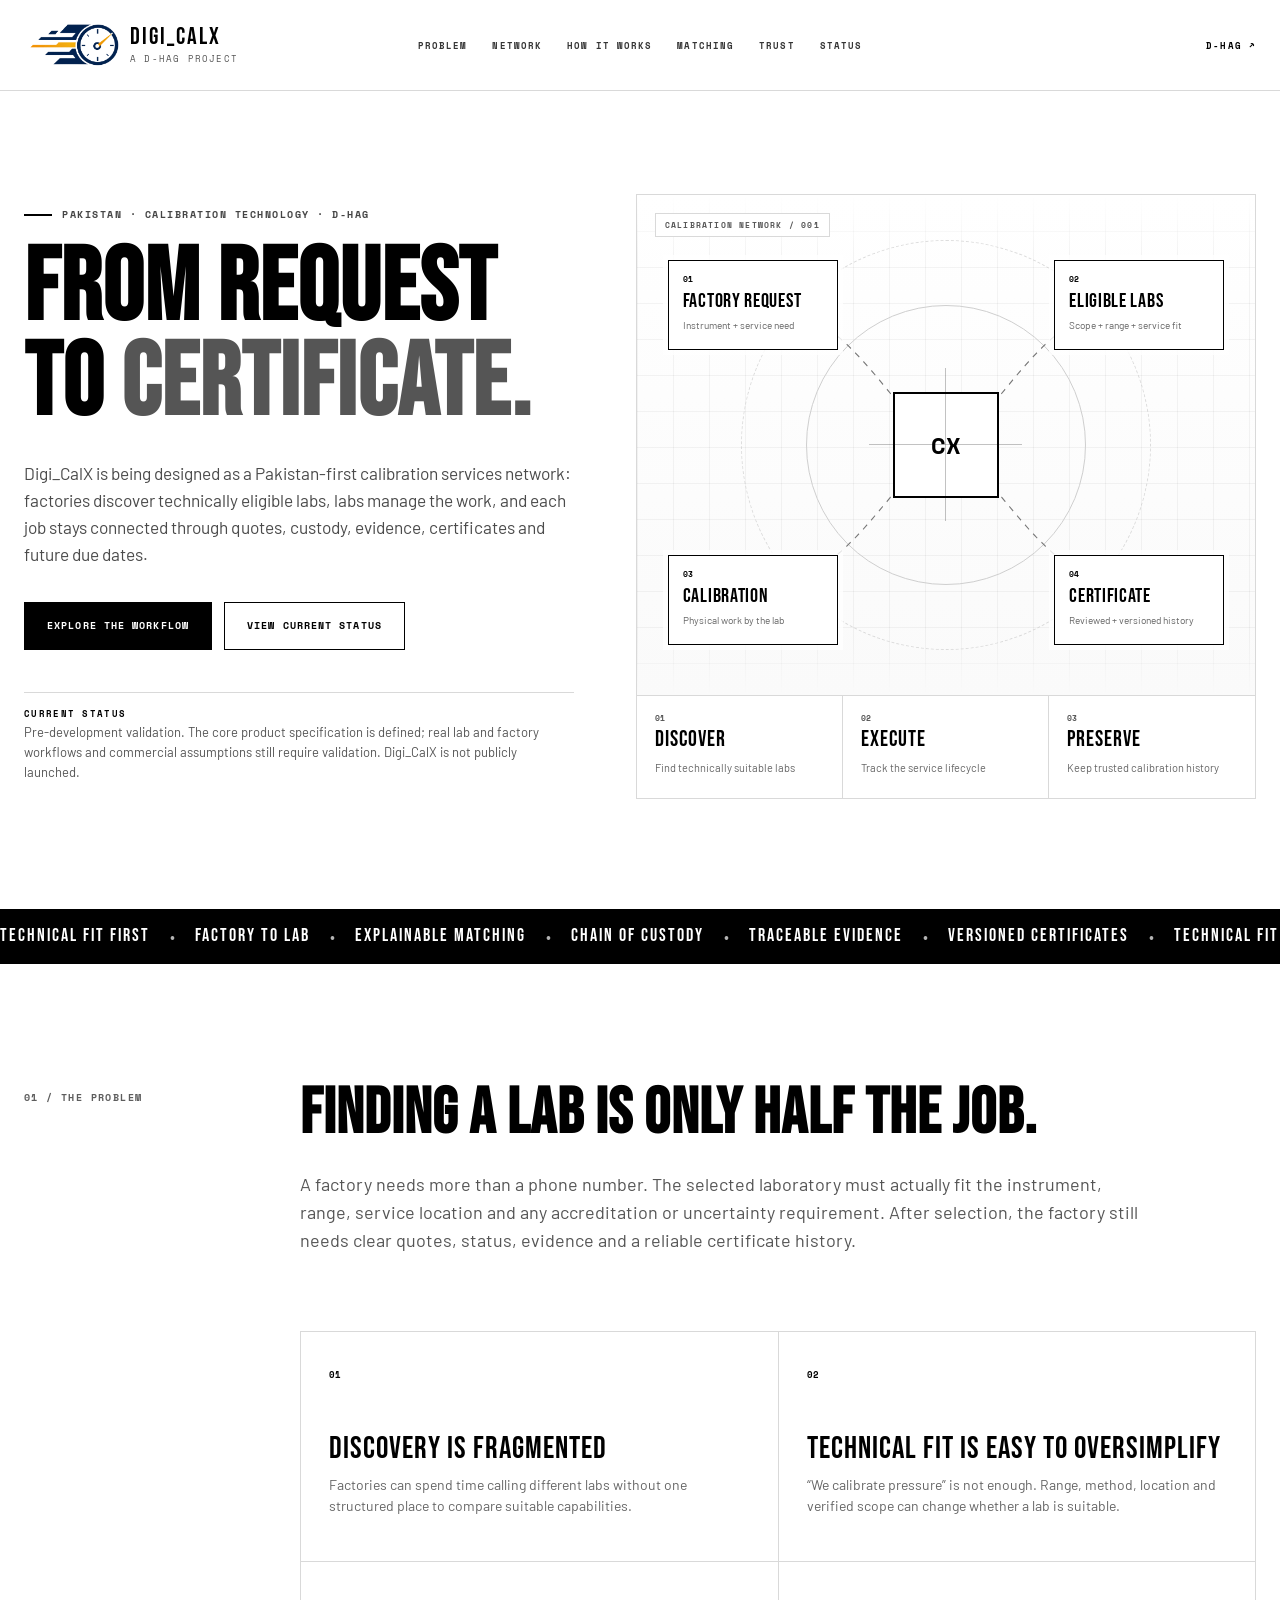
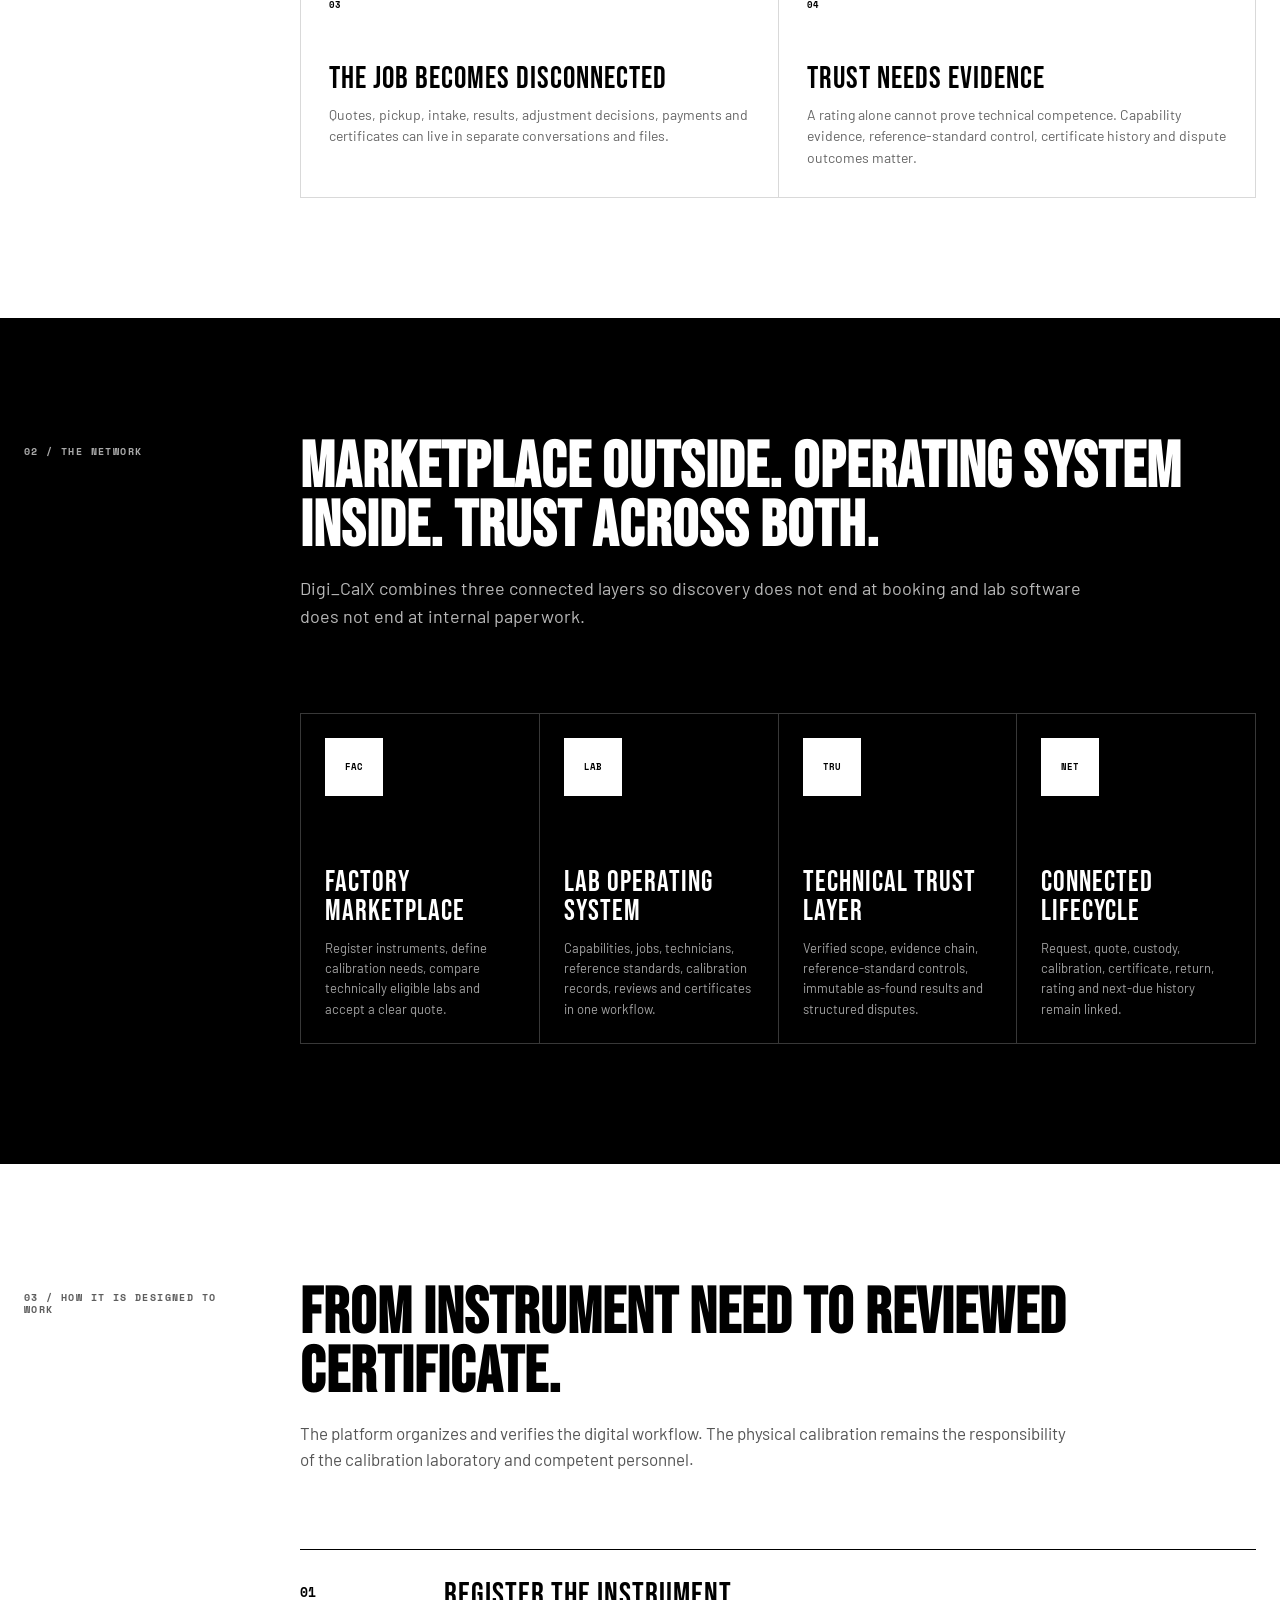
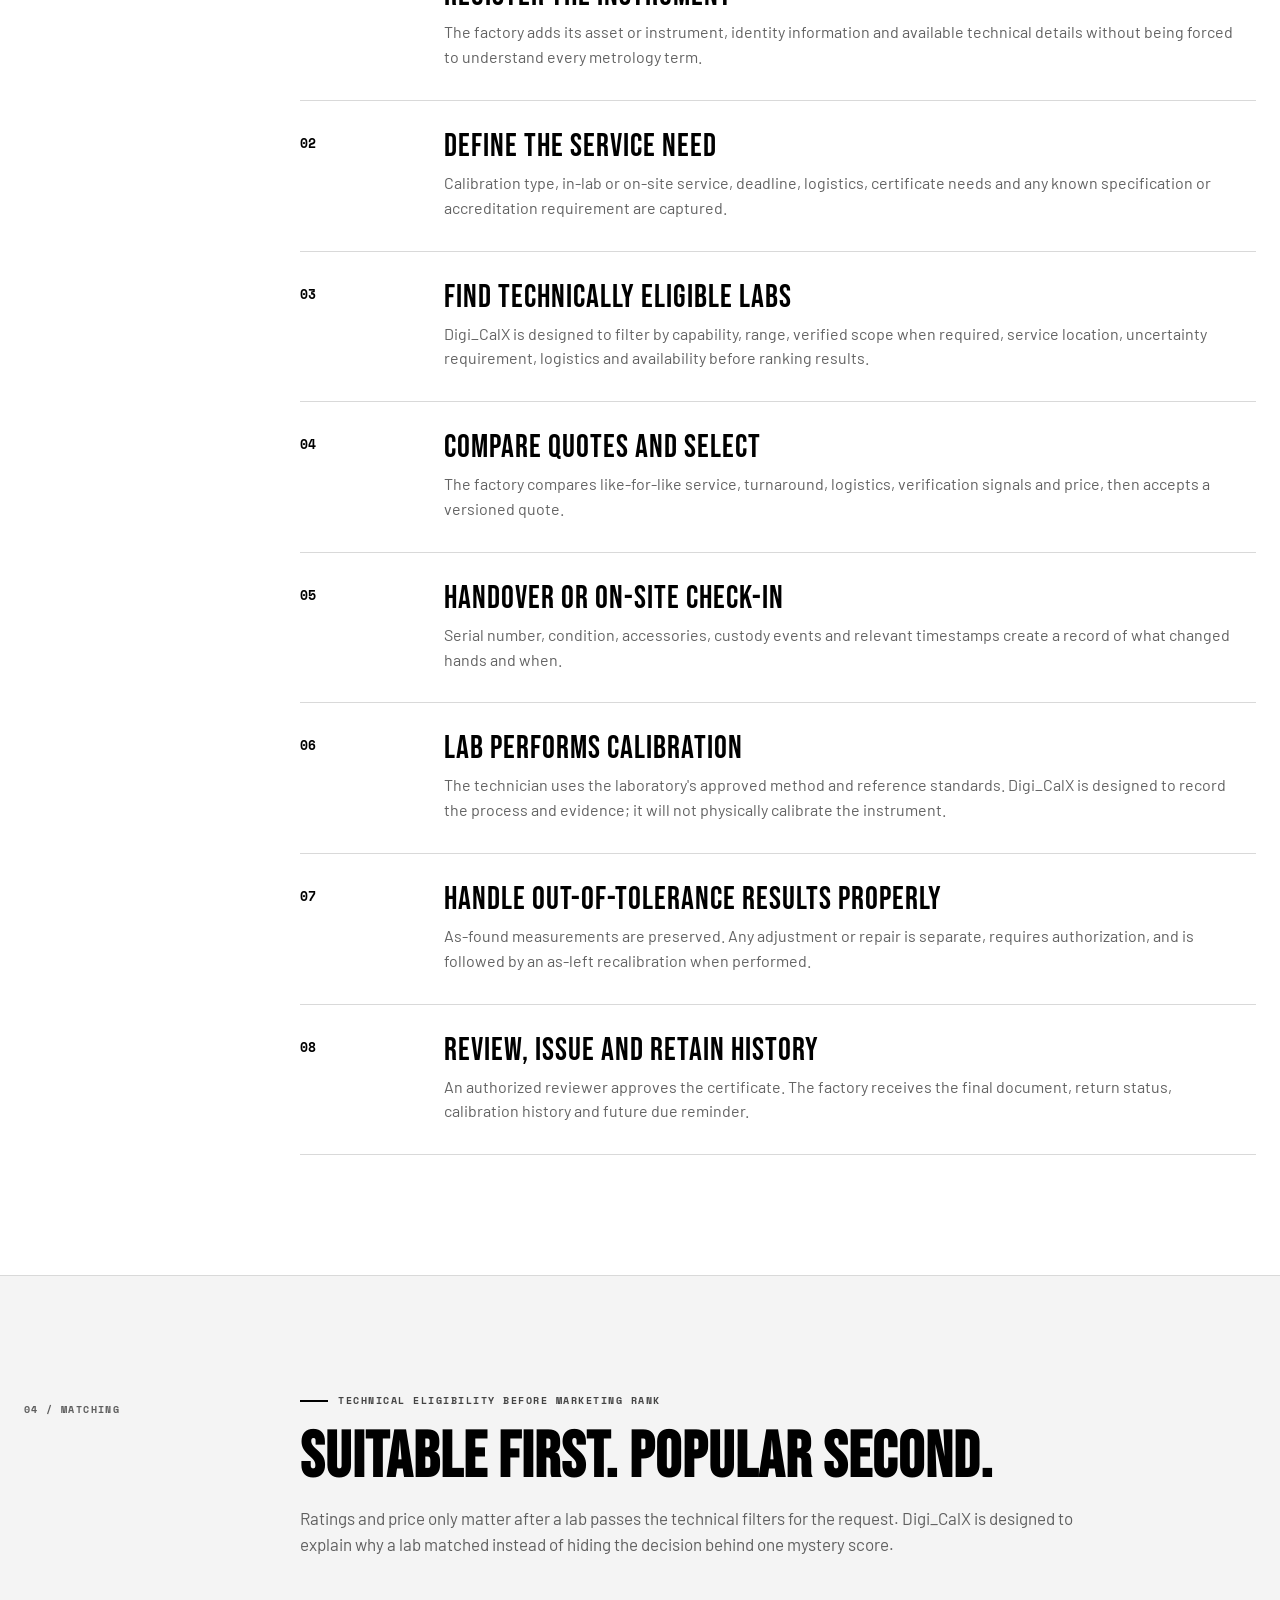
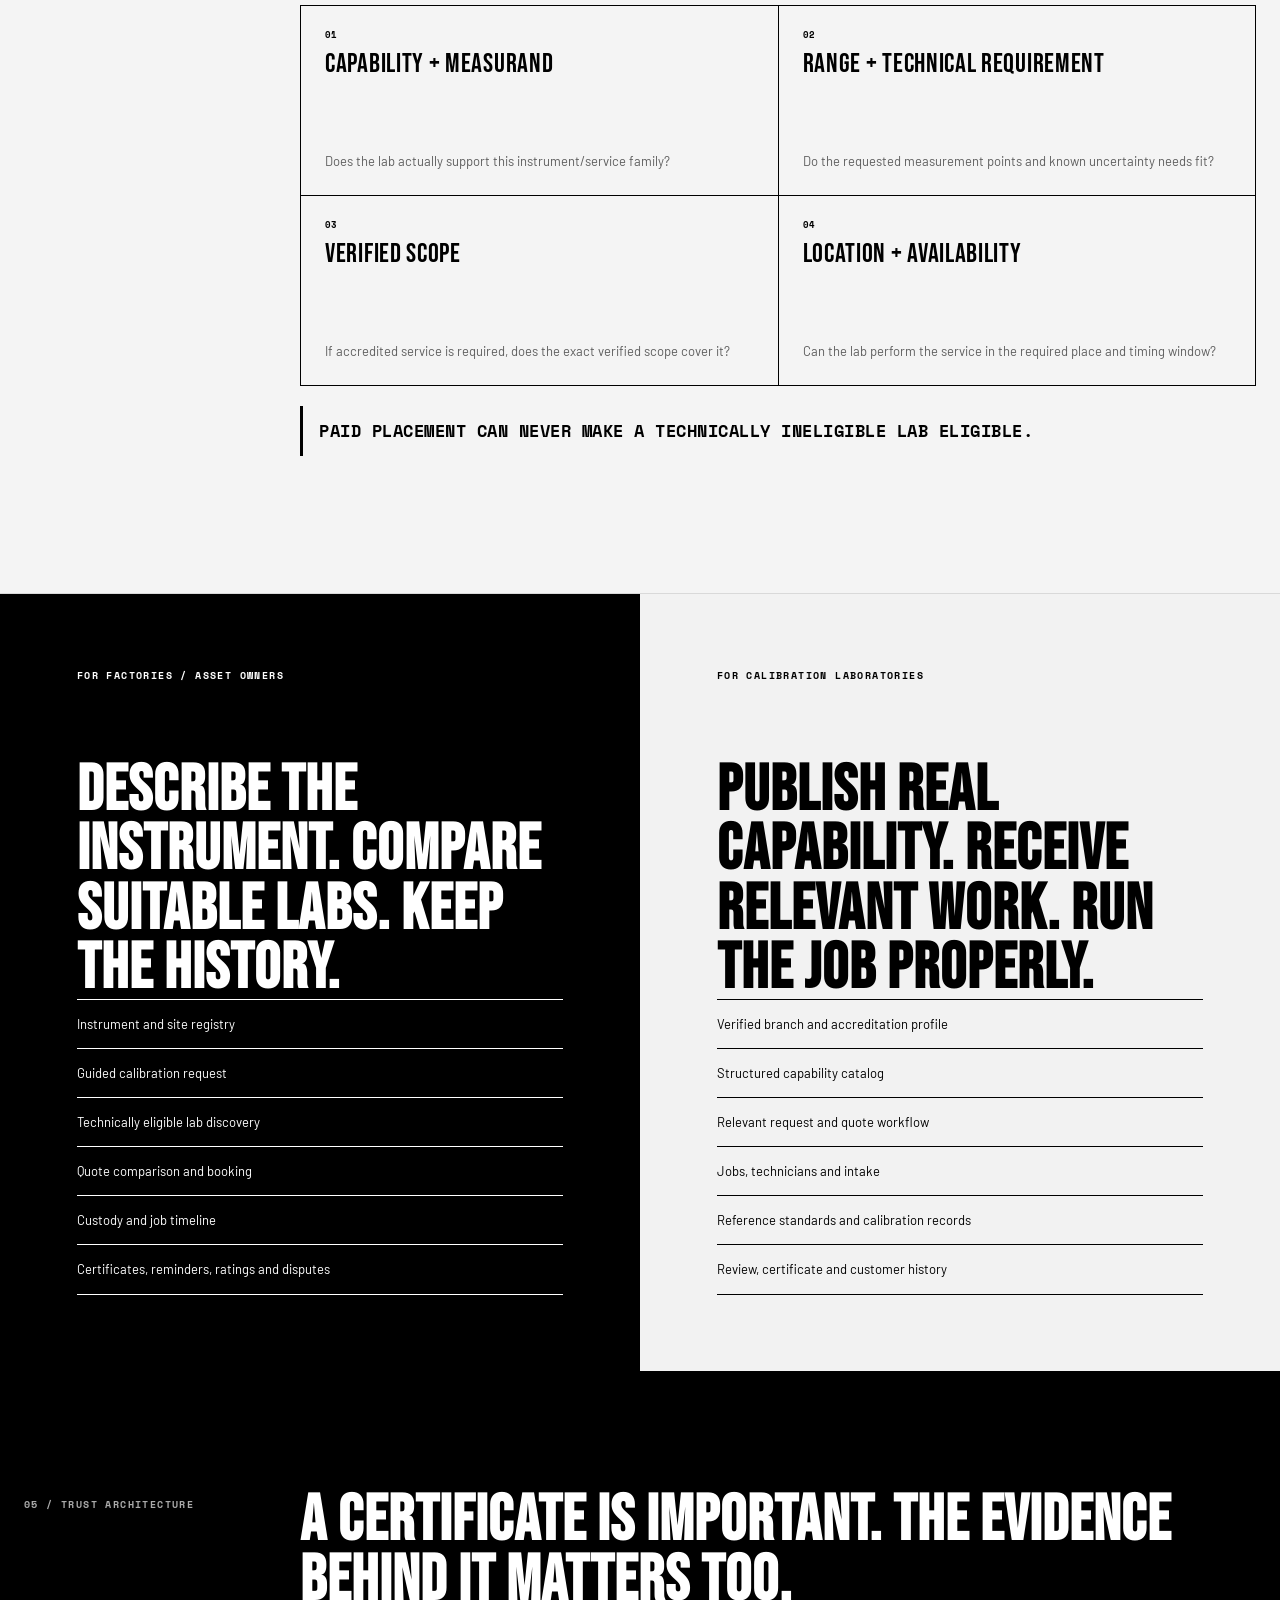
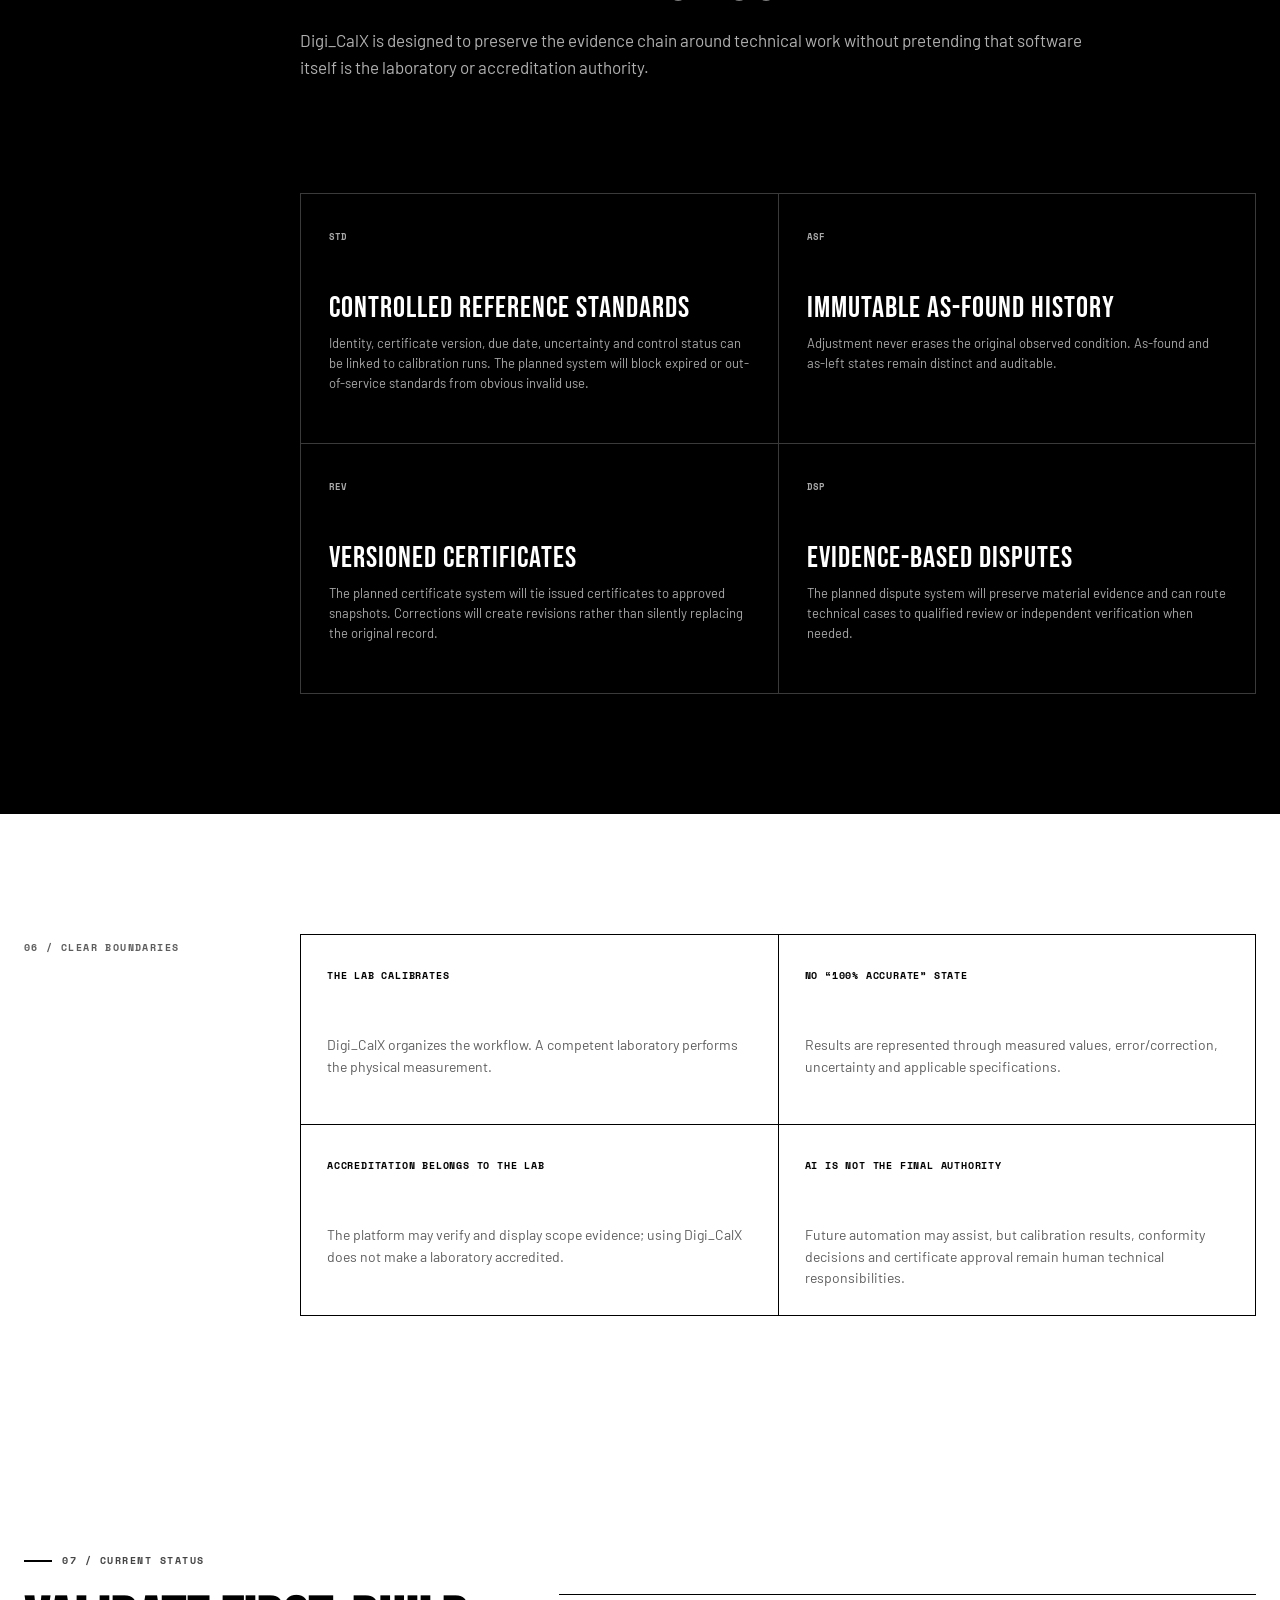
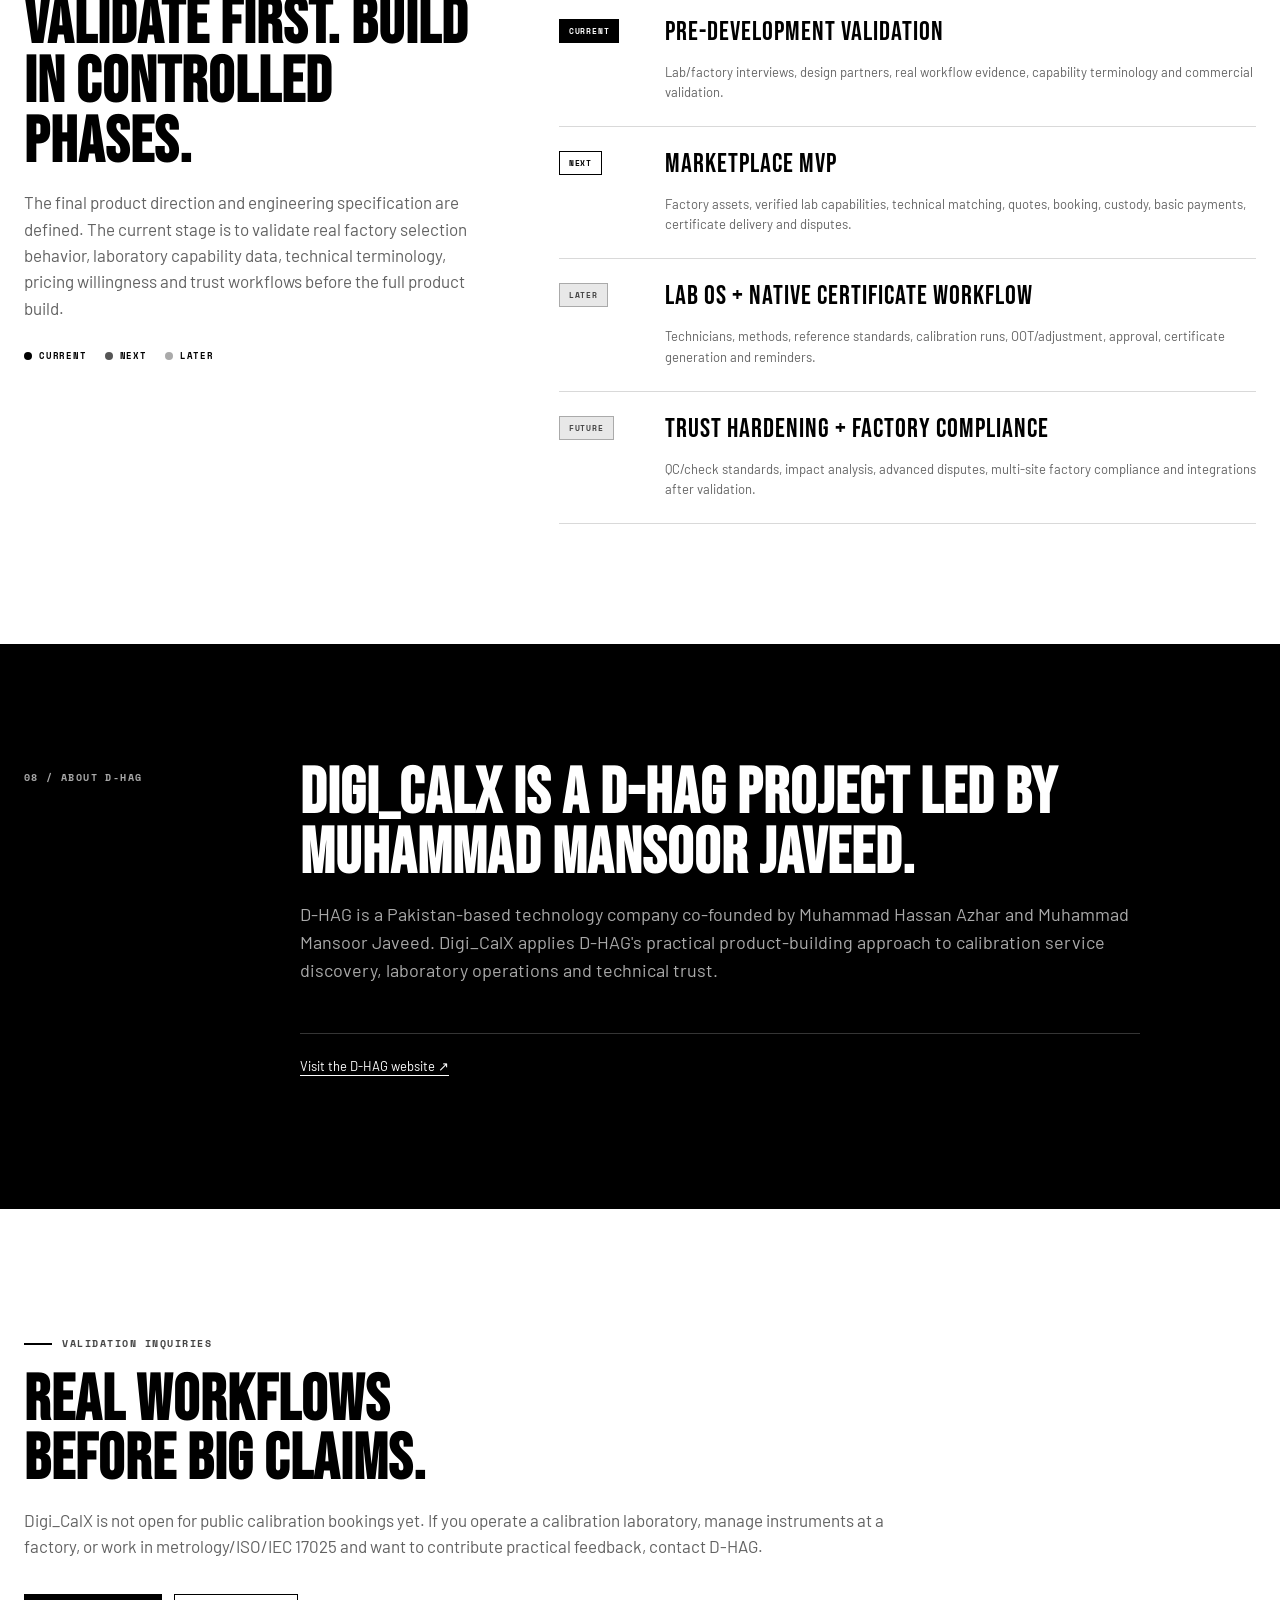
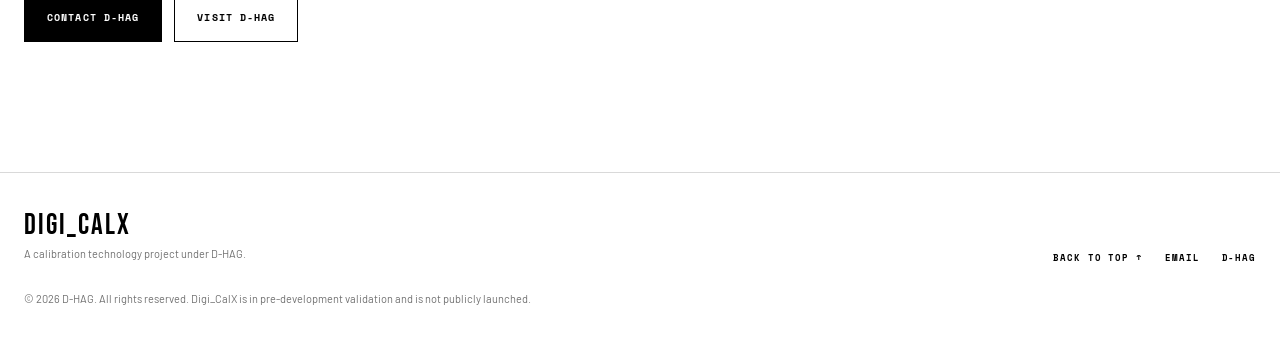
==== commit b5ff6ca0: "Fix Digi_CalX future feature wording" ====
--- a/index.html
+++ b/index.html
@@ -12,8 +12,10 @@
   <meta name="color-scheme" content="light">
 
   <link rel="canonical" href="https://digi-calx.d-hag.com/">
-  <link rel="icon" href="/assets/svg/favicon.svg" type="image/svg+xml">
-  <link rel="apple-touch-icon" href="/assets/png/icon-192.png">
+  <link rel="icon" href="/favicon.ico" type="image/x-icon">
+  <link rel="icon" href="/assets/png/favicon-32.png" sizes="32x32" type="image/png">
+  <link rel="icon" href="/assets/png/favicon-16.png" sizes="16x16" type="image/png">
+  <link rel="apple-touch-icon" href="/assets/png/apple-touch-icon.png" sizes="180x180">
   <link rel="manifest" href="/site.webmanifest">
 
   <meta property="og:type" content="website">
@@ -193,10 +195,10 @@
       <div class="timeline reveal">
         <div class="timeline-item"><div class="timeline-index">01</div><div><h3>Register the instrument</h3><p>The factory adds its asset or instrument, identity information and available technical details without being forced to understand every metrology term.</p></div></div>
         <div class="timeline-item"><div class="timeline-index">02</div><div><h3>Define the service need</h3><p>Calibration type, in-lab or on-site service, deadline, logistics, certificate needs and any known specification or accreditation requirement are captured.</p></div></div>
-        <div class="timeline-item"><div class="timeline-index">03</div><div><h3>Find technically eligible labs</h3><p>Digi_CalX filters by capability, range, verified scope when required, service location, uncertainty requirement, logistics and availability before ranking results.</p></div></div>
+        <div class="timeline-item"><div class="timeline-index">03</div><div><h3>Find technically eligible labs</h3><p>Digi_CalX is designed to filter by capability, range, verified scope when required, service location, uncertainty requirement, logistics and availability before ranking results.</p></div></div>
         <div class="timeline-item"><div class="timeline-index">04</div><div><h3>Compare quotes and select</h3><p>The factory compares like-for-like service, turnaround, logistics, verification signals and price, then accepts a versioned quote.</p></div></div>
         <div class="timeline-item"><div class="timeline-index">05</div><div><h3>Handover or on-site check-in</h3><p>Serial number, condition, accessories, custody events and relevant timestamps create a record of what changed hands and when.</p></div></div>
-        <div class="timeline-item"><div class="timeline-index">06</div><div><h3>Lab performs calibration</h3><p>The technician uses the laboratory's approved method and reference standards. Digi_CalX records the process and evidence; it does not physically calibrate the instrument.</p></div></div>
+        <div class="timeline-item"><div class="timeline-index">06</div><div><h3>Lab performs calibration</h3><p>The technician uses the laboratory's approved method and reference standards. Digi_CalX is designed to record the process and evidence; it will not physically calibrate the instrument.</p></div></div>
         <div class="timeline-item"><div class="timeline-index">07</div><div><h3>Handle out-of-tolerance results properly</h3><p>As-found measurements are preserved. Any adjustment or repair is separate, requires authorization, and is followed by an as-left recalibration when performed.</p></div></div>
         <div class="timeline-item"><div class="timeline-index">08</div><div><h3>Review, issue and retain history</h3><p>An authorized reviewer approves the certificate. The factory receives the final document, return status, calibration history and future due reminder.</p></div></div>
       </div>
@@ -255,10 +257,10 @@
           <p>Digi_CalX is designed to preserve the evidence chain around technical work without pretending that software itself is the laboratory or accreditation authority.</p>
         </div>
         <div class="trust-grid reveal">
-          <article><span>STD</span><h3>Controlled reference standards</h3><p>Identity, certificate version, due date, uncertainty and control status can be linked to calibration runs. Expired or out-of-service standards are blocked from obvious invalid use.</p></article>
+          <article><span>STD</span><h3>Controlled reference standards</h3><p>Identity, certificate version, due date, uncertainty and control status can be linked to calibration runs. The planned system will block expired or out-of-service standards from obvious invalid use.</p></article>
           <article><span>ASF</span><h3>Immutable as-found history</h3><p>Adjustment never erases the original observed condition. As-found and as-left states remain distinct and auditable.</p></article>
-          <article><span>REV</span><h3>Versioned certificates</h3><p>Issued certificates are tied to approved snapshots. Corrections create revisions rather than silently replacing the original record.</p></article>
-          <article><span>DSP</span><h3>Evidence-based disputes</h3><p>Disputes freeze material evidence and can route technical cases to qualified review or independent verification when needed.</p></article>
+          <article><span>REV</span><h3>Versioned certificates</h3><p>The planned certificate system will tie issued certificates to approved snapshots. Corrections will create revisions rather than silently replacing the original record.</p></article>
+          <article><span>DSP</span><h3>Evidence-based disputes</h3><p>The planned dispute system will preserve material evidence and can route technical cases to qualified review or independent verification when needed.</p></article>
         </div>
       </div>
     </section>
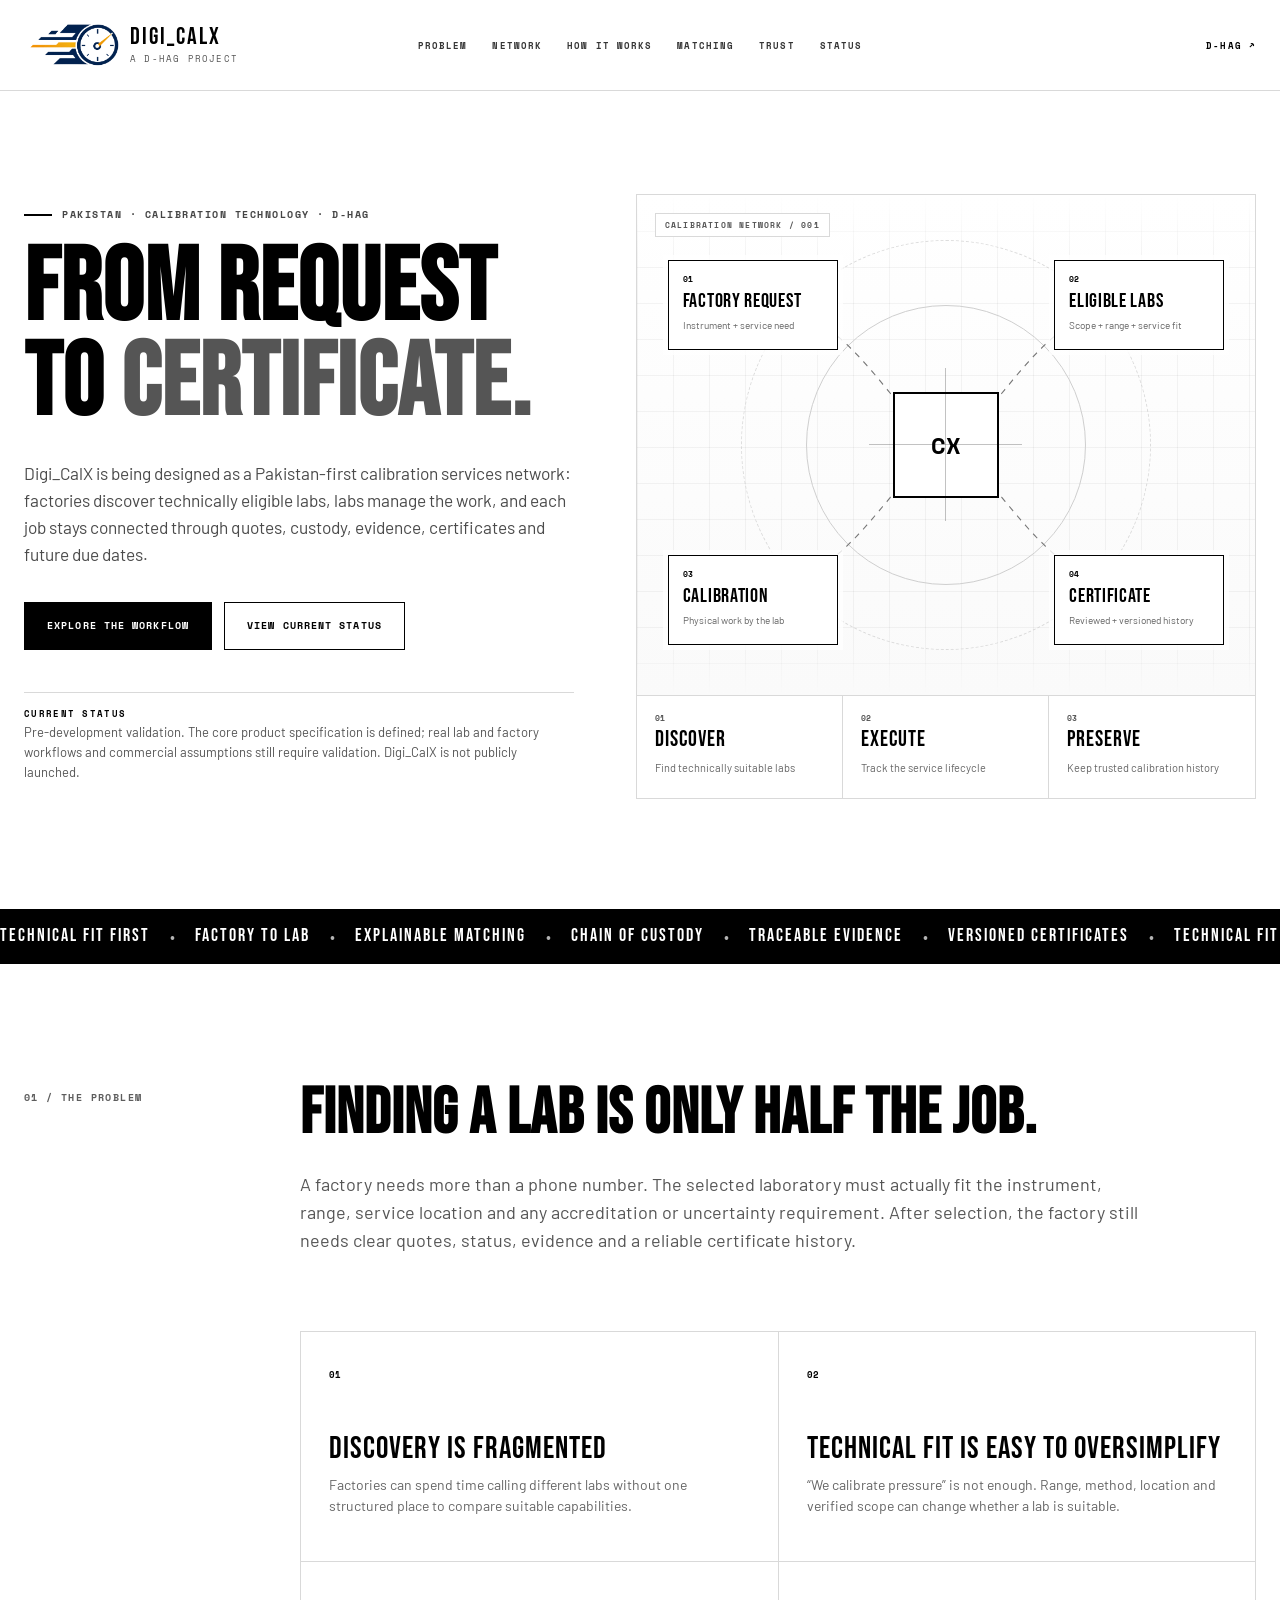
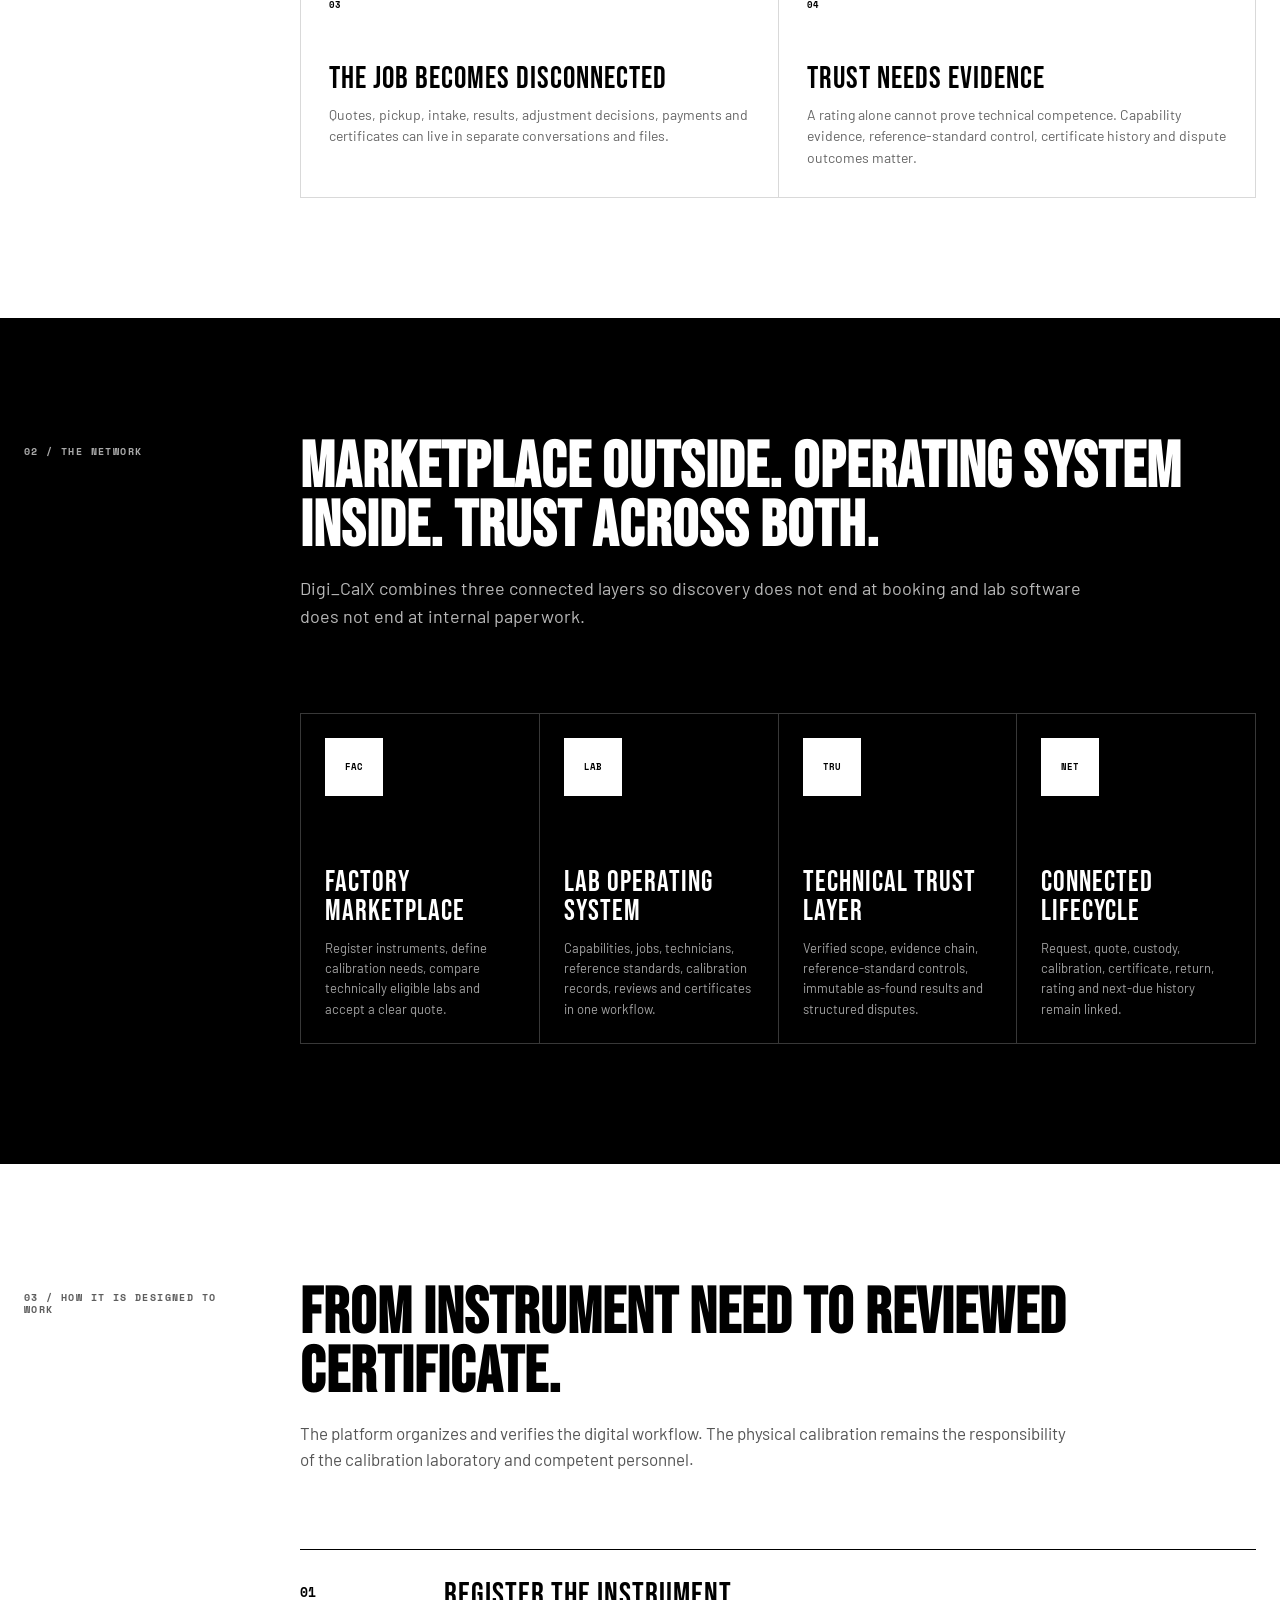
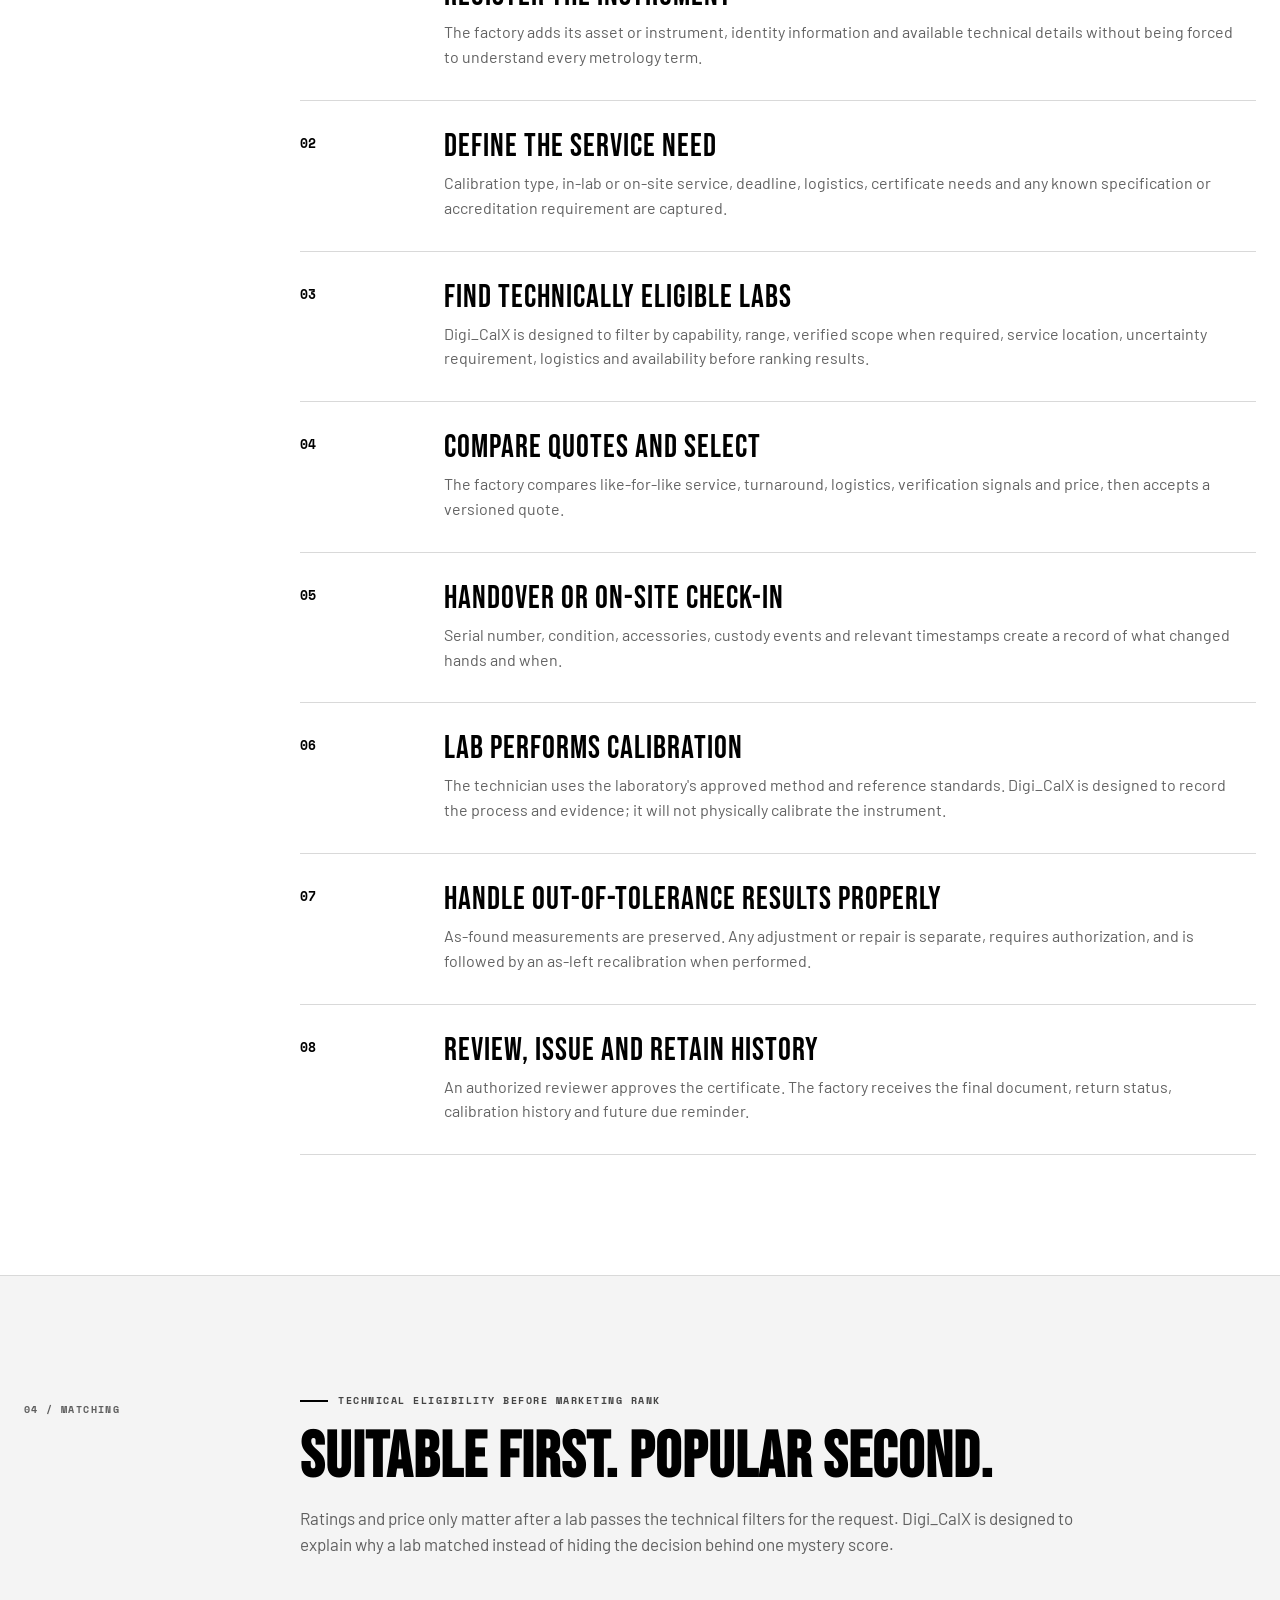
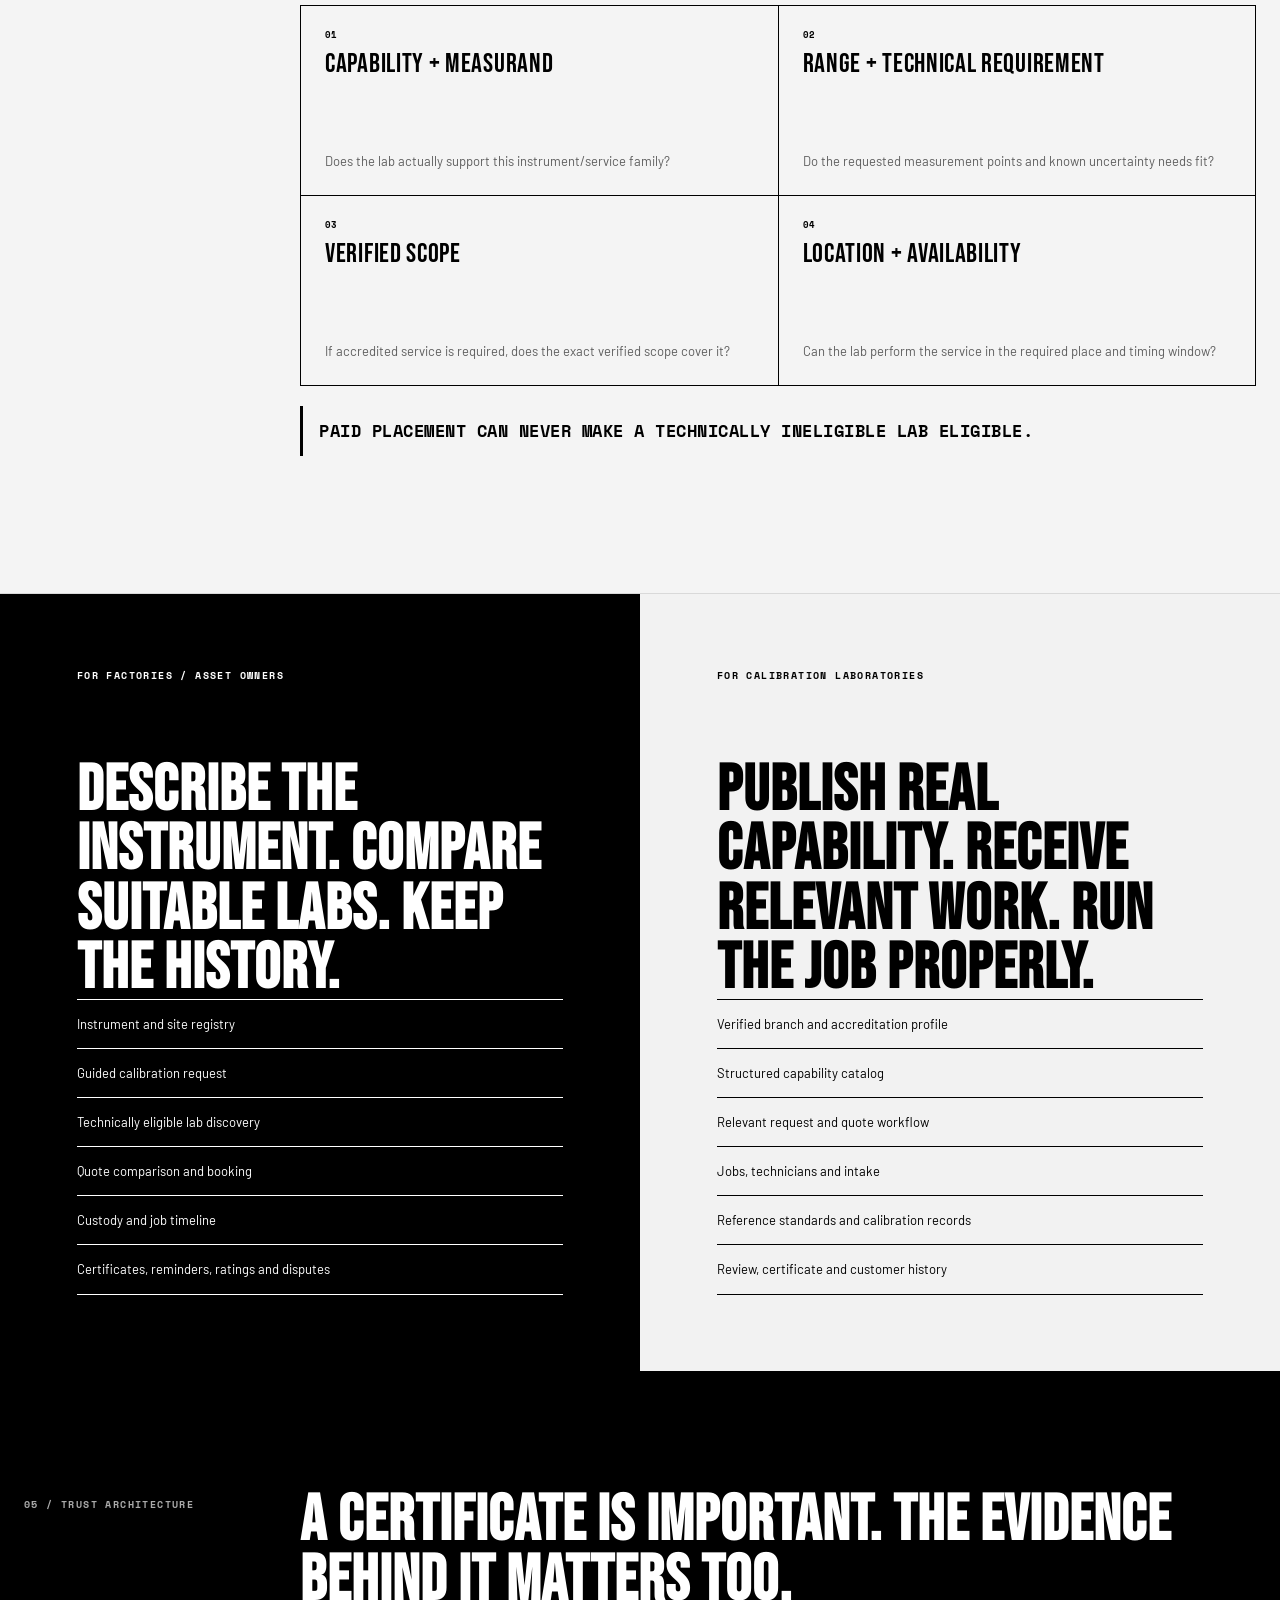
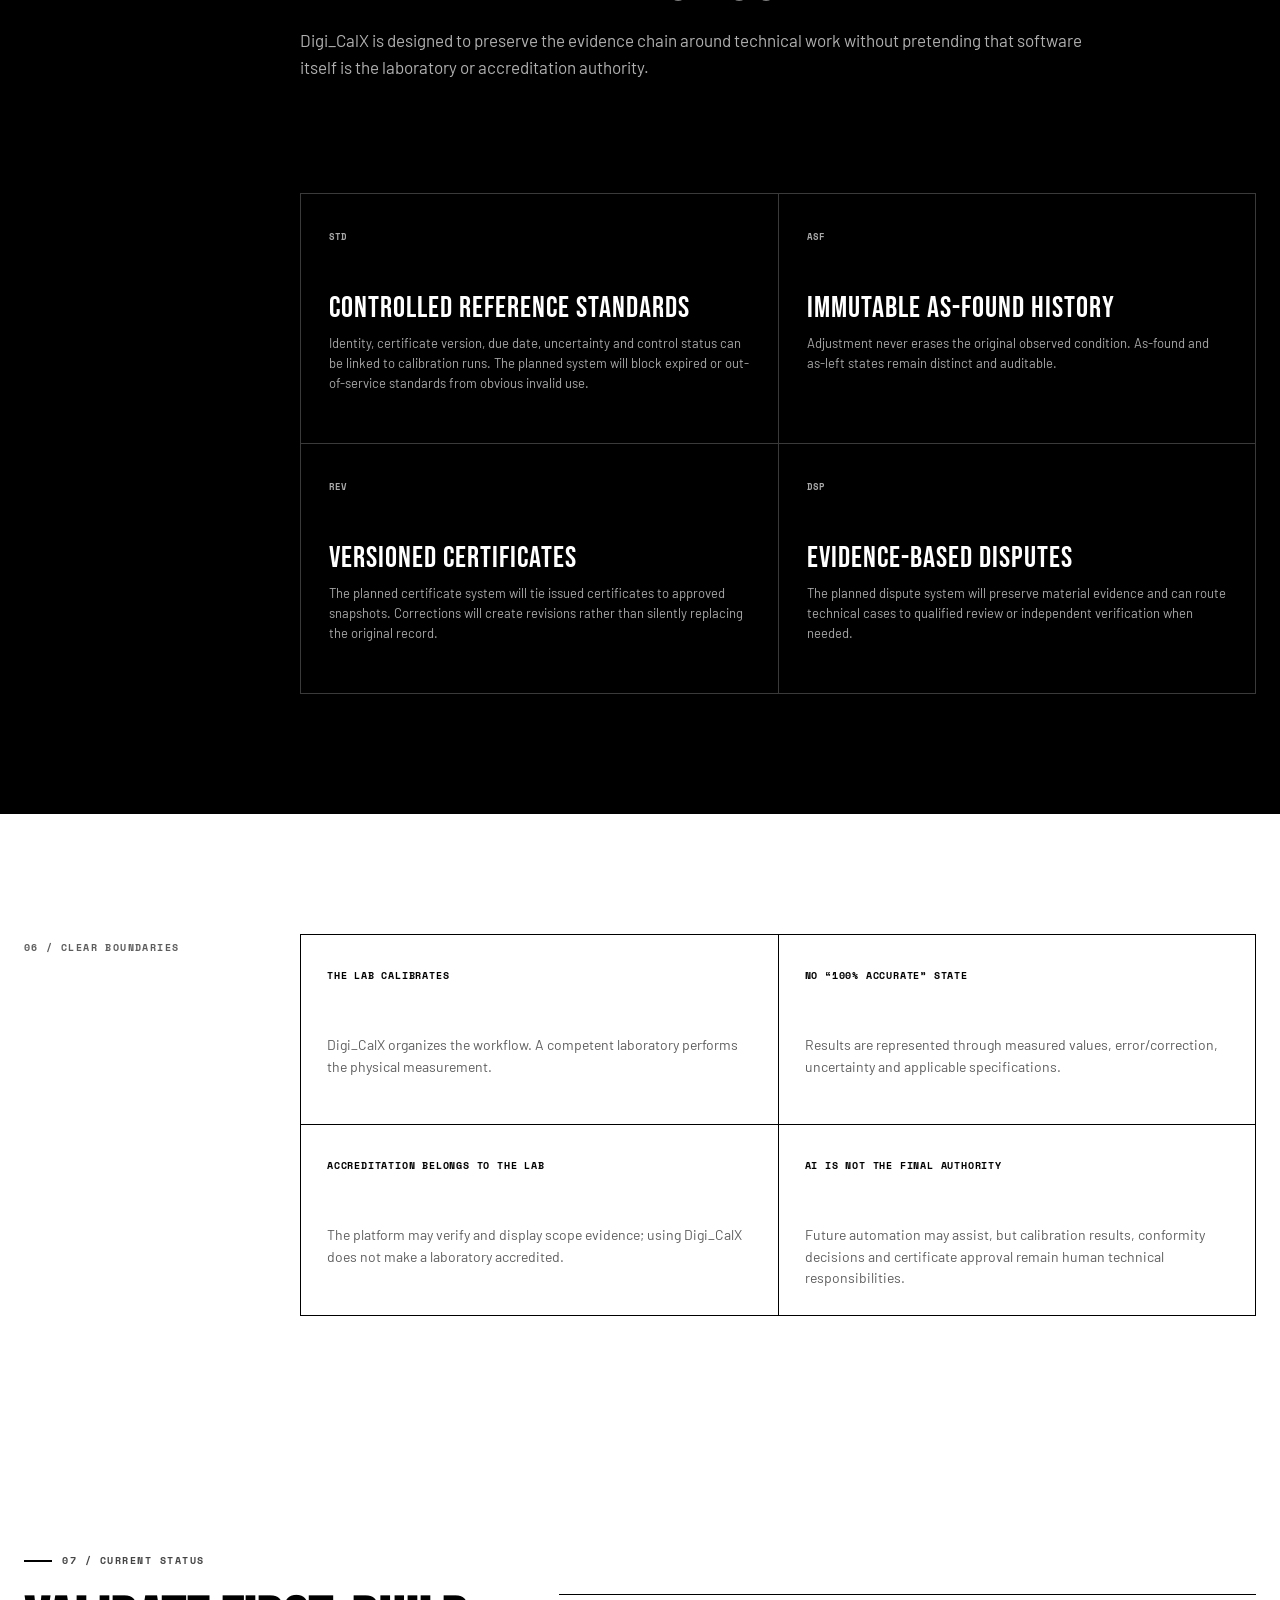
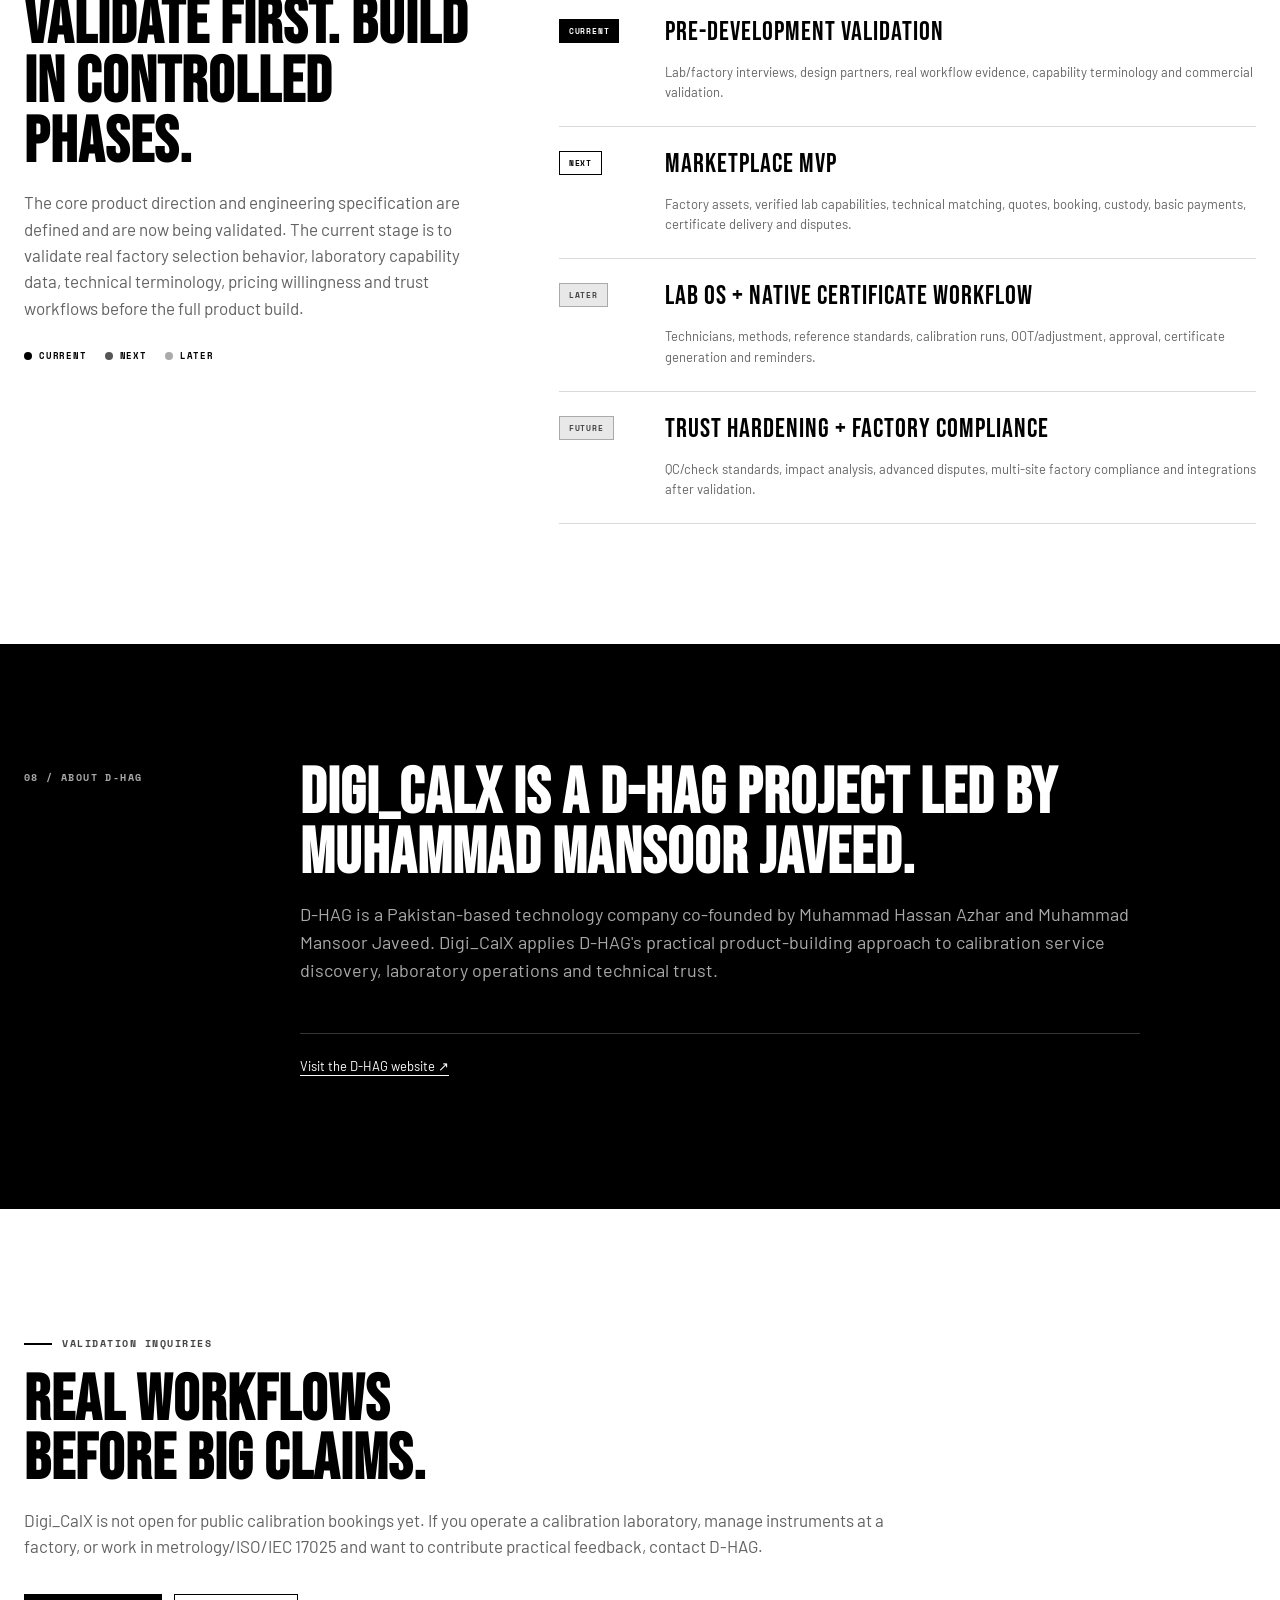
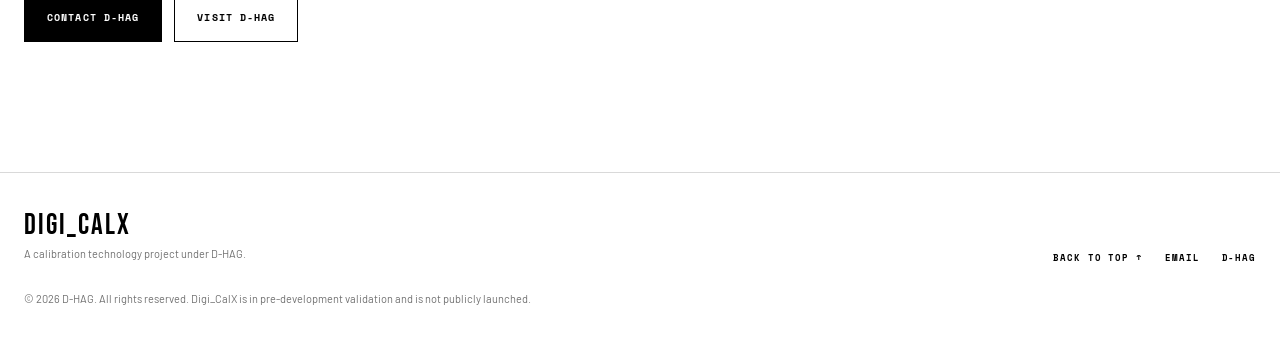
==== commit 4f6c15a2: "Refine Digi_CalX current status wording" ====
--- a/index.html
+++ b/index.html
@@ -280,7 +280,7 @@
       <div class="progress-layout">
         <div class="progress-copy reveal">
           <h2>Validate first. Build in controlled phases.</h2>
-          <p>The final product direction and engineering specification are defined. The current stage is to validate real factory selection behavior, laboratory capability data, technical terminology, pricing willingness and trust workflows before the full product build.</p>
+          <p>The core product direction and engineering specification are defined and are now being validated. The current stage is to validate real factory selection behavior, laboratory capability data, technical terminology, pricing willingness and trust workflows before the full product build.</p>
           <div class="status-key"><span><i class="status-dot active"></i> Current</span><span><i class="status-dot next"></i> Next</span><span><i class="status-dot future"></i> Later</span></div>
         </div>
         <div class="progress-board reveal">
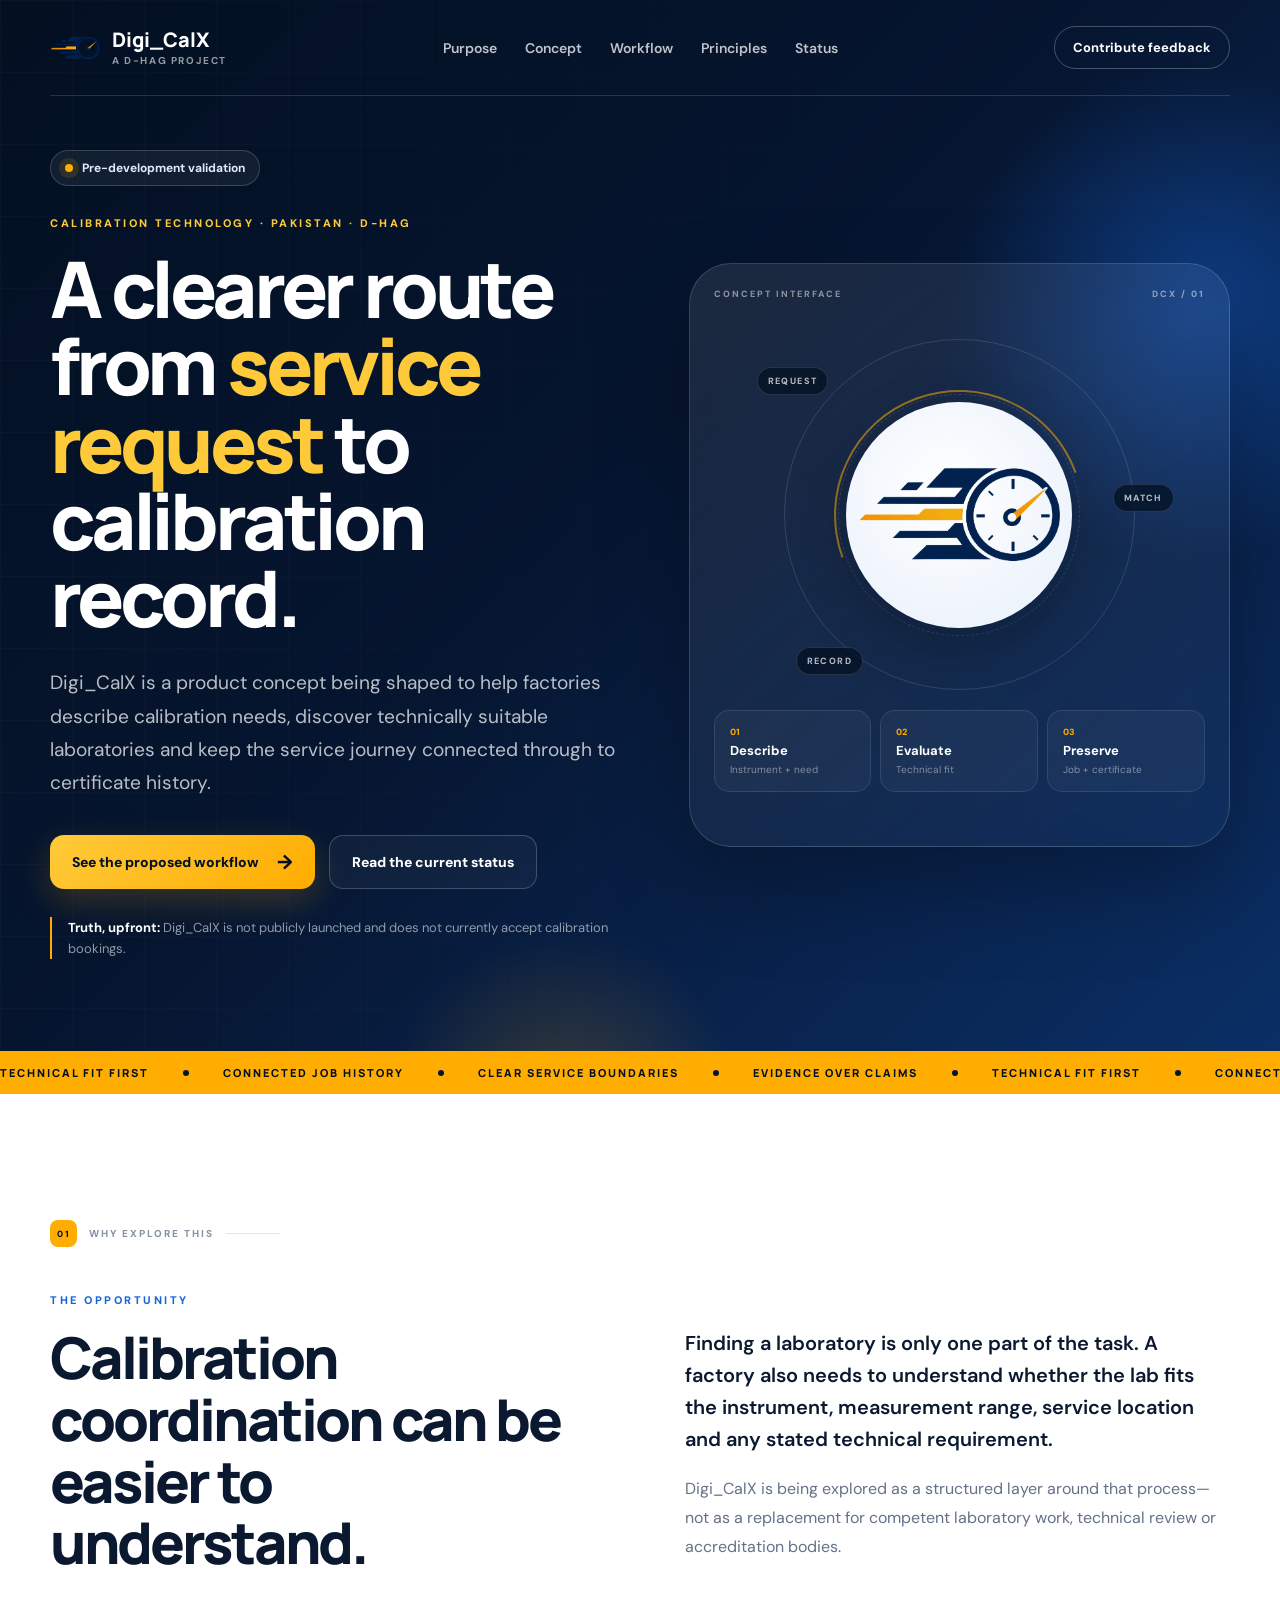
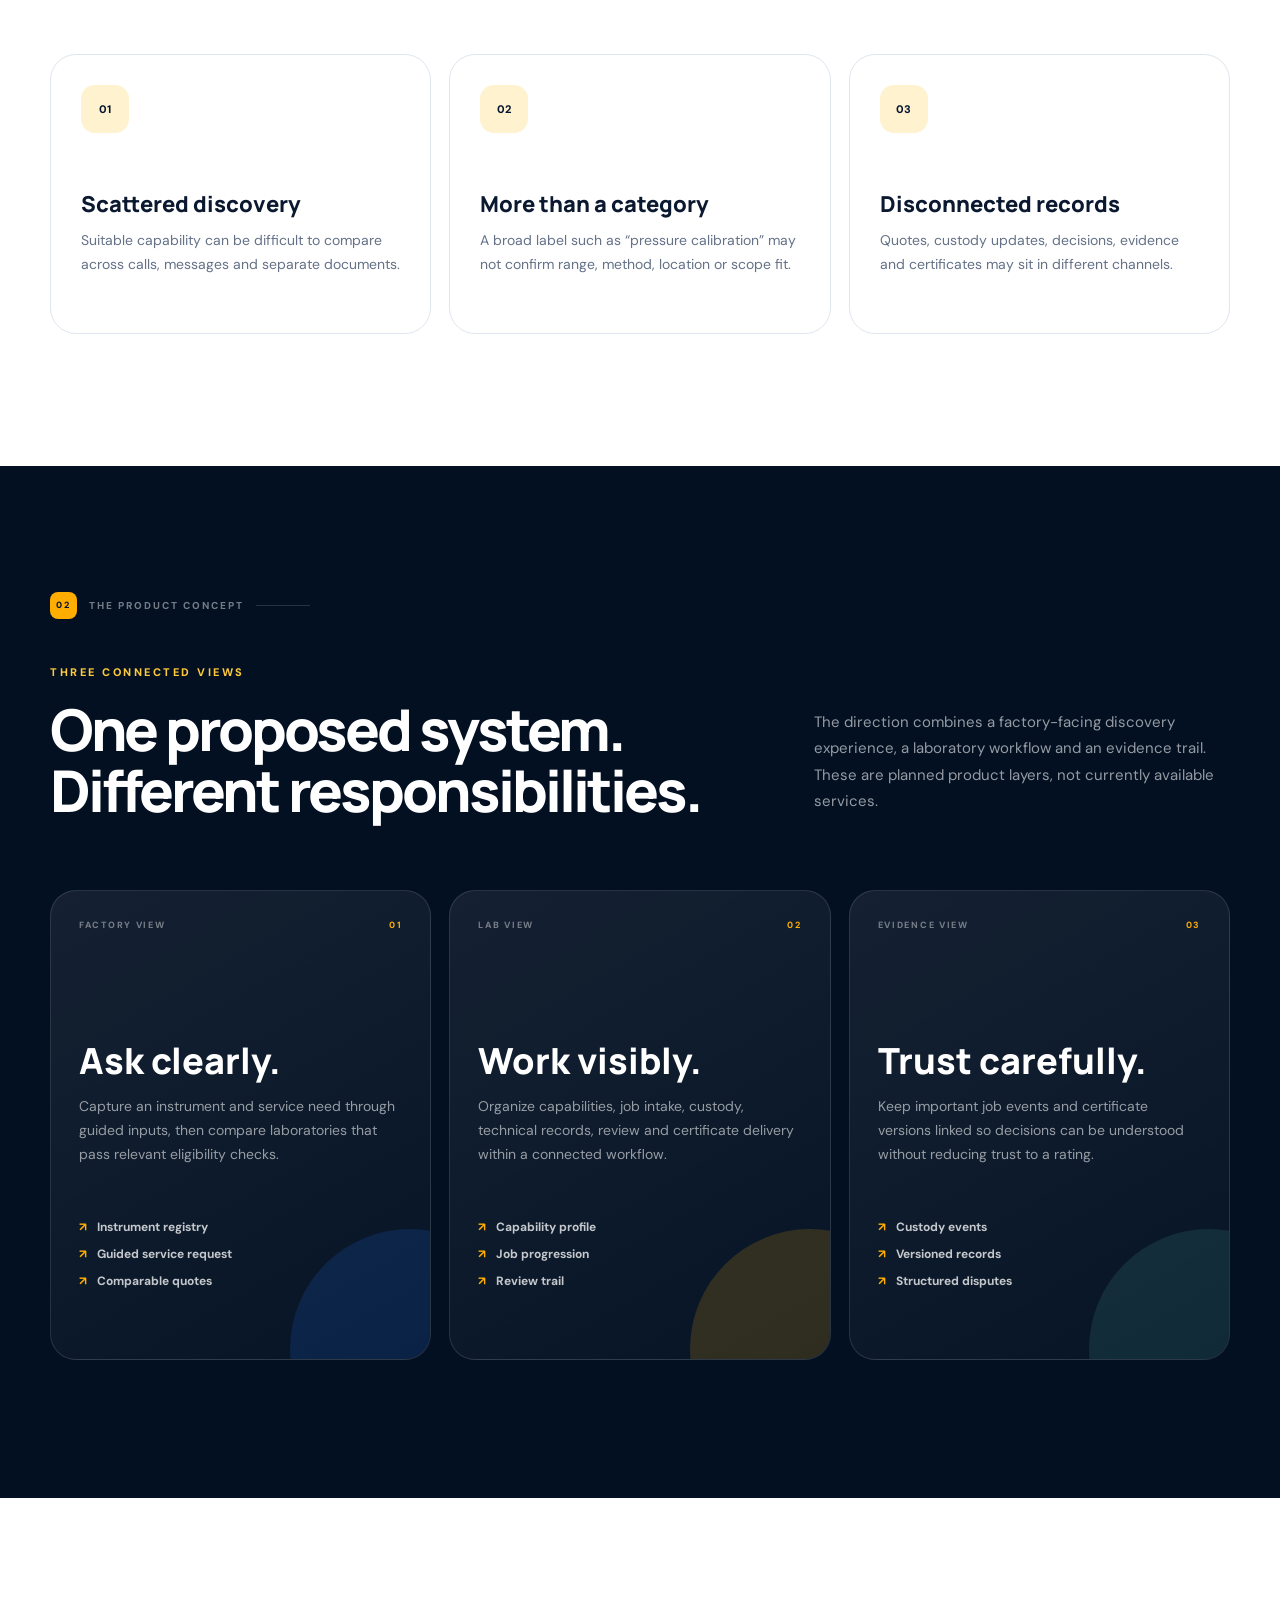
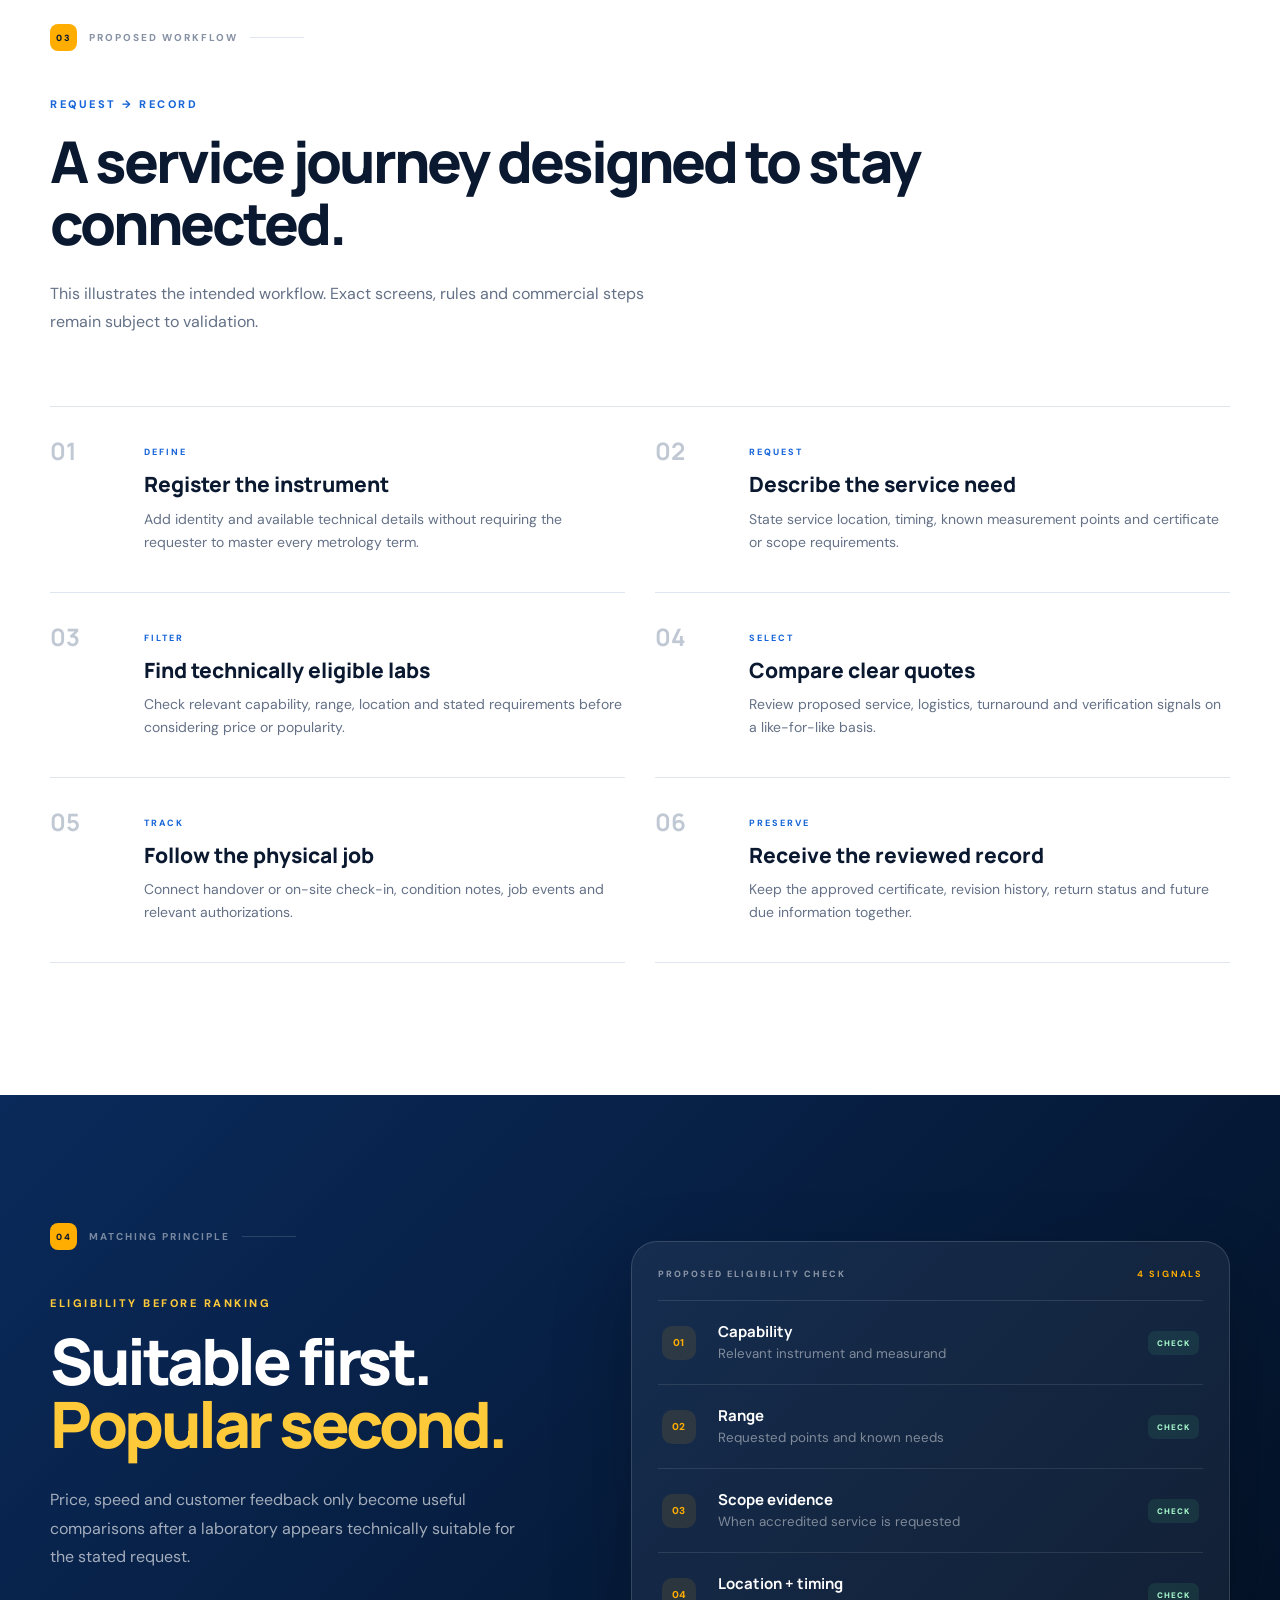
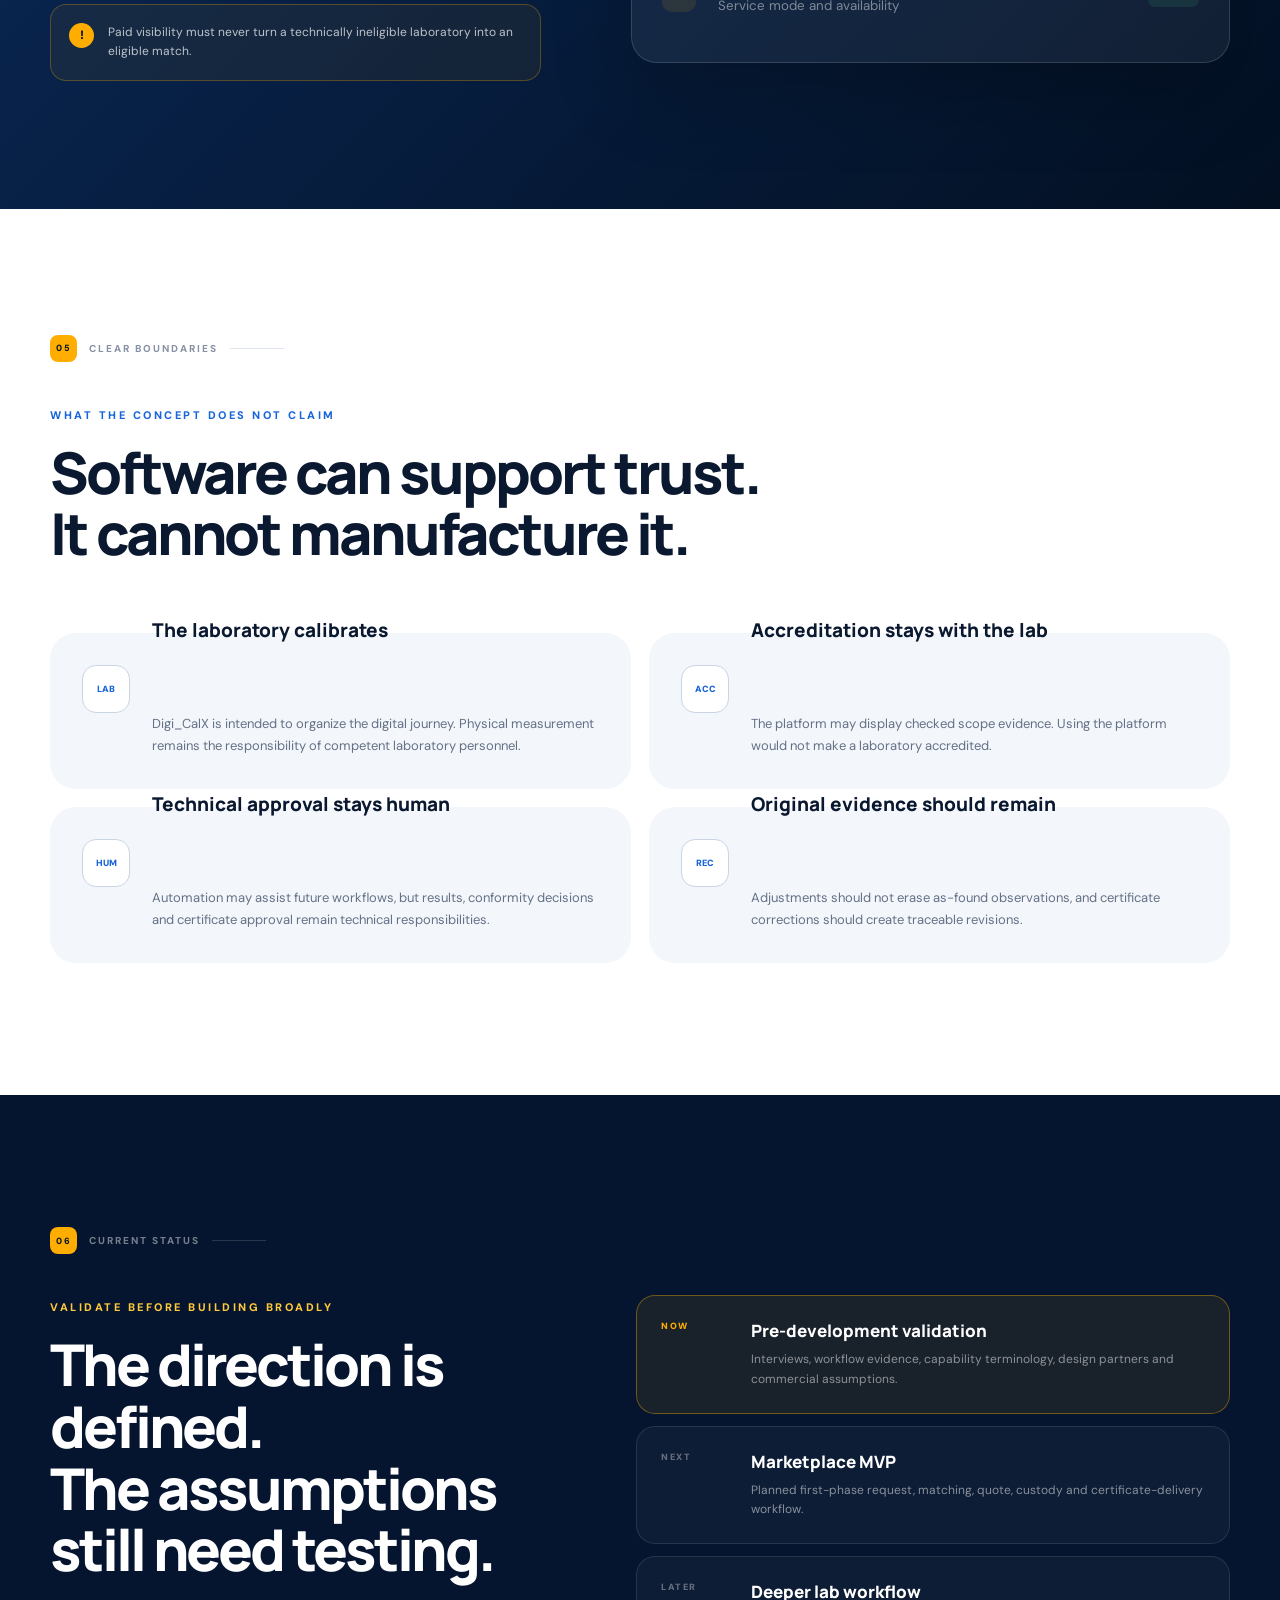
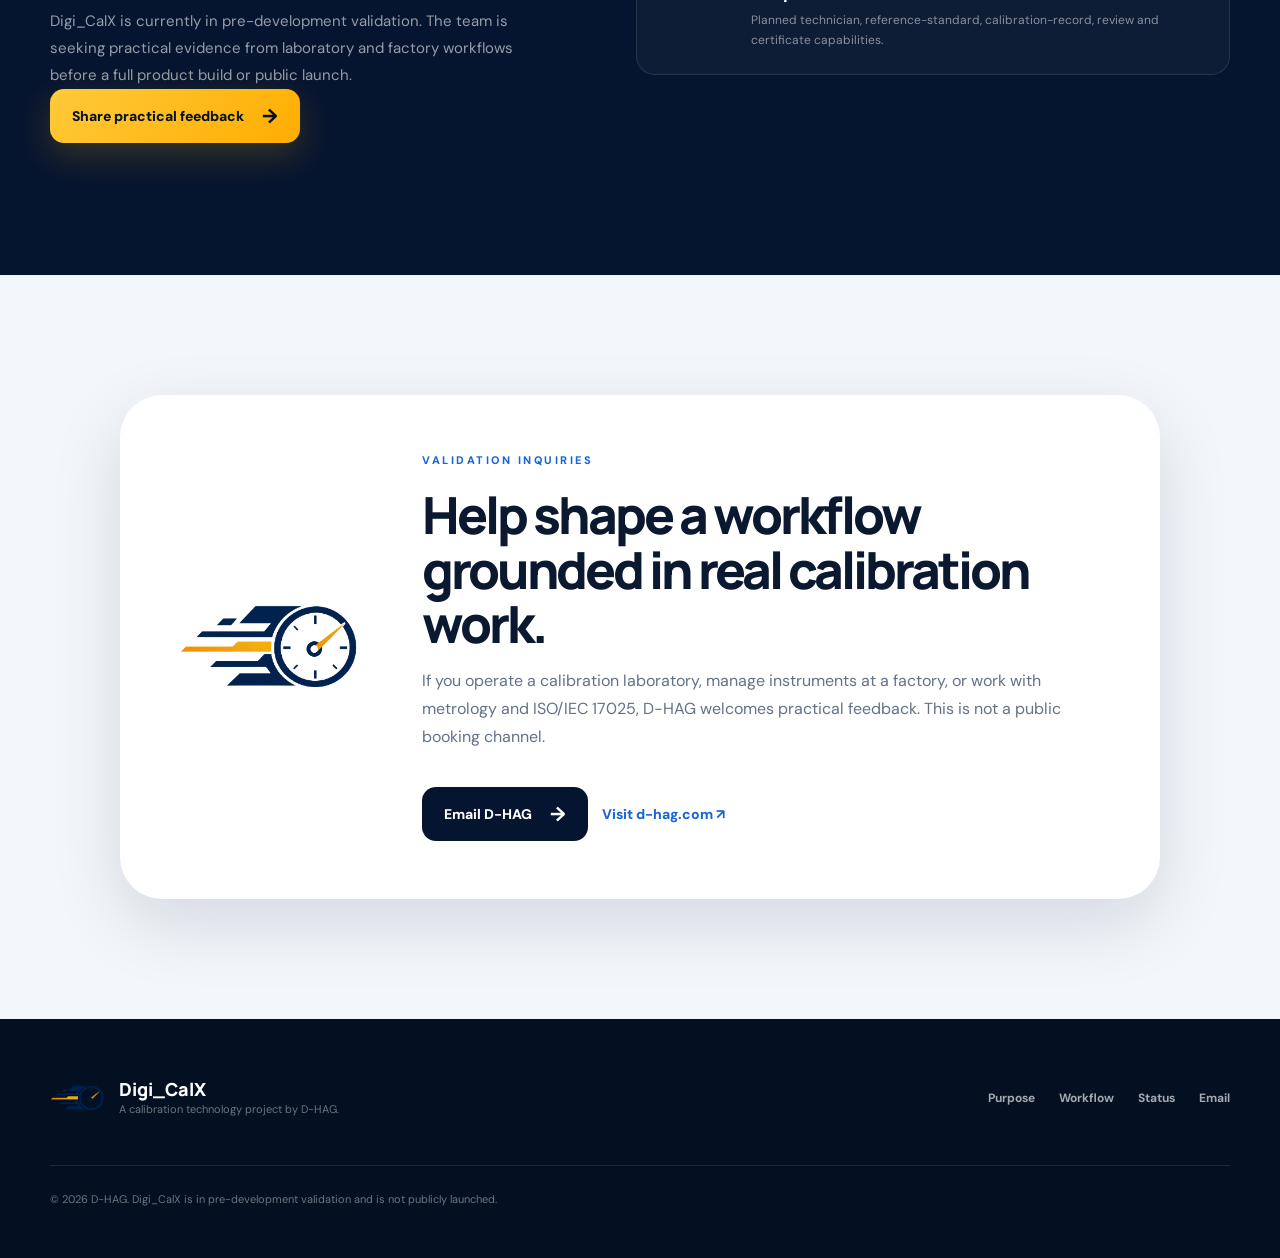
==== commit 6683a13c: "Redesign Digi_CalX public homepage" ====
--- a/index.html
+++ b/index.html
@@ -3,323 +3,161 @@
 <head>
   <meta charset="utf-8">
   <meta name="viewport" content="width=device-width, initial-scale=1, viewport-fit=cover">
-  <title>Digi_CalX | Calibration Services Network & Lab Software by D-HAG</title>
-  <meta name="description" content="Digi_CalX is a Pakistan-first calibration services network in validation, connecting factories with technically eligible labs from request to certificate.">
-  <meta name="keywords" content="Digi_CalX, calibration software Pakistan, calibration lab software, calibration services marketplace, calibration management software, instrument calibration tracking, factory calibration management, D-HAG">
+  <title>Digi_CalX | Calibration Workflow Concept by D-HAG</title>
+  <meta name="description" content="Digi_CalX is a Pakistan-first calibration technology concept in pre-development validation, exploring a clearer path from service request to reviewed certificate history.">
   <meta name="author" content="D-HAG">
   <meta name="robots" content="index, follow, max-image-preview:large">
-  <meta name="theme-color" content="#ffffff">
-  <meta name="color-scheme" content="light">
-
+  <meta name="theme-color" content="#06152f">
   <link rel="canonical" href="https://digi-calx.d-hag.com/">
-  <link rel="icon" href="/favicon.ico" type="image/x-icon">
-  <link rel="icon" href="/assets/png/favicon-32.png" sizes="32x32" type="image/png">
-  <link rel="icon" href="/assets/png/favicon-16.png" sizes="16x16" type="image/png">
-  <link rel="apple-touch-icon" href="/assets/png/apple-touch-icon.png" sizes="180x180">
+  <link rel="icon" href="/digi-calx-logo.png" type="image/png">
+  <link rel="apple-touch-icon" href="/digi-calx-logo.png">
   <link rel="manifest" href="/site.webmanifest">
-
   <meta property="og:type" content="website">
   <meta property="og:locale" content="en_PK">
   <meta property="og:url" content="https://digi-calx.d-hag.com/">
   <meta property="og:site_name" content="Digi_CalX">
-  <meta property="og:title" content="Digi_CalX | From Calibration Request to Certificate">
-  <meta property="og:description" content="A Pakistan-first calibration services network being validated by D-HAG: factory discovery, technically eligible lab matching, connected calibration workflow and trusted records.">
-  <meta property="og:image" content="https://digi-calx.d-hag.com/assets/png/digi-calx-social-card.png">
-  <meta property="og:image:secure_url" content="https://digi-calx.d-hag.com/assets/png/digi-calx-social-card.png">
-  <meta property="og:image:type" content="image/png">
-  <meta property="og:image:width" content="1200">
-  <meta property="og:image:height" content="630">
-  <meta property="og:image:alt" content="Digi_CalX — calibration request to certificate, a D-HAG project">
-
+  <meta property="og:title" content="Digi_CalX | A clearer calibration workflow">
+  <meta property="og:description" content="A D-HAG project in pre-development validation, exploring technically suitable lab discovery and a connected request-to-certificate workflow.">
+  <meta property="og:image" content="https://digi-calx.d-hag.com/digi-calx-logo.png">
+  <meta property="og:image:alt" content="Digi_CalX speedometer logo">
   <meta name="twitter:card" content="summary_large_image">
-  <meta name="twitter:title" content="Digi_CalX | From Calibration Request to Certificate">
-  <meta name="twitter:description" content="Pakistan-first calibration services network in validation, connecting factories with technically eligible calibration labs.">
-  <meta name="twitter:image" content="https://digi-calx.d-hag.com/assets/png/digi-calx-social-card.png">
-  <meta name="twitter:image:alt" content="Digi_CalX — calibration request to certificate, a D-HAG project">
-
+  <meta name="twitter:title" content="Digi_CalX | Calibration workflow concept">
+  <meta name="twitter:description" content="A Pakistan-first calibration technology concept by D-HAG, currently in pre-development validation.">
+  <meta name="twitter:image" content="https://digi-calx.d-hag.com/digi-calx-logo.png">
   <script type="application/ld+json">
   {
     "@context": "https://schema.org",
-    "@graph": [
-      {
-        "@type": "WebSite",
-        "@id": "https://digi-calx.d-hag.com/#website",
-        "url": "https://digi-calx.d-hag.com/",
-        "name": "Digi_CalX",
-        "description": "A Pakistan-first digital calibration services network in validation, designed to connect factories with technically eligible calibration laboratories and manage the service lifecycle from request to certificate.",
-        "inLanguage": "en-PK",
-        "publisher": { "@id": "https://d-hag.com/#organization" },
-        "about": {
-          "@type": "Thing",
-          "name": "Digi_CalX",
-          "description": "Calibration marketplace, laboratory operating-system and technical trust-network project under D-HAG."
-        }
-      },
-      {
-        "@type": "Organization",
-        "@id": "https://d-hag.com/#organization",
-        "name": "D-HAG",
-        "legalName": "Digital Human Harmony AI Grid",
-        "url": "https://d-hag.com/",
-        "email": "support@d-hag.com",
-        "foundingDate": "2026",
-        "founder": [
-          { "@type": "Person", "name": "Muhammad Hassan Azhar" },
-          { "@type": "Person", "name": "Muhammad Mansoor Javeed" }
-        ],
-        "address": { "@type": "PostalAddress", "addressCountry": "PK" }
-      }
-    ]
+    "@type": "WebSite",
+    "name": "Digi_CalX",
+    "url": "https://digi-calx.d-hag.com/",
+    "description": "A calibration technology concept by D-HAG currently in pre-development validation.",
+    "inLanguage": "en-PK"
   }
   </script>
-
   <link rel="stylesheet" href="/styles.css">
 </head>
 <body>
   <a class="skip-link" href="#main">Skip to content</a>
-  <div class="grain" aria-hidden="true"></div>
-
   <header class="site-header" id="top">
-    <a class="brand" href="#top" aria-label="Digi_CalX home">
-      <span class="brand-mark">
-        <img src="digi-calx-logo.png" alt="Digi_CalX logo">
-      </span>
-      <span class="brand-copy">
-        <strong>Digi_CalX</strong>
-        <small>A D-HAG project</small>
-      </span>
+    <a class="brand" href="#top" aria-label="Digi CalX home">
+      <img src="/digi-calx-logo.png" alt="" width="54" height="54">
+      <span><strong>Digi_CalX</strong><small>A D-HAG project</small></span>
     </a>
-
-    <button class="menu-toggle" type="button" aria-expanded="false" aria-controls="site-nav">Menu</button>
-
-    <nav class="site-nav" id="site-nav" aria-label="Primary navigation">
-      <a href="#problem">Problem</a>
-      <a href="#network">Network</a>
-      <a href="#workflow">How it works</a>
-      <a href="#matching">Matching</a>
-      <a href="#trust">Trust</a>
-      <a href="#status">Status</a>
+    <button class="menu-button" type="button" aria-expanded="false" aria-controls="site-nav"><span></span><span></span><span></span><b>Menu</b></button>
+    <nav id="site-nav" class="site-nav" aria-label="Primary navigation">
+      <a href="#purpose">Purpose</a><a href="#system">Concept</a><a href="#journey">Workflow</a><a href="#principles">Principles</a><a href="#status">Status</a>
     </nav>
-
-    <a class="header-link" href="https://d-hag.com/" rel="noopener">D-HAG ↗</a>
+    <a class="header-cta" href="#contact">Contribute feedback</a>
   </header>
 
   <main id="main">
-    <section class="hero section-shell" aria-labelledby="hero-title">
-      <div>
-        <p class="eyebrow"><span></span> Pakistan · Calibration technology · D-HAG</p>
-        <h1 id="hero-title">FROM REQUEST<br>TO <em>CERTIFICATE.</em></h1>
-        <p class="hero-lead">
-          Digi_CalX is being designed as a Pakistan-first calibration services network: factories discover technically eligible labs, labs manage the work, and each job stays connected through quotes, custody, evidence, certificates and future due dates.
-        </p>
-        <div class="hero-actions">
-          <a class="btn btn-primary" href="#workflow">Explore the workflow</a>
-          <a class="btn btn-secondary" href="#status">View current status</a>
+    <section class="hero">
+      <div class="hero-glow hero-glow-one" aria-hidden="true"></div><div class="hero-glow hero-glow-two" aria-hidden="true"></div><div class="hero-grid" aria-hidden="true"></div>
+      <div class="hero-copy reveal is-visible">
+        <div class="status-pill"><i></i> Pre-development validation</div>
+        <p class="overline">Calibration technology · Pakistan · D-HAG</p>
+        <h1>A clearer route from <span>service request</span> to calibration record.</h1>
+        <p class="hero-lead">Digi_CalX is a product concept being shaped to help factories describe calibration needs, discover technically suitable laboratories and keep the service journey connected through to certificate history.</p>
+        <div class="hero-actions"><a class="button button-primary" href="#journey">See the proposed workflow <span>→</span></a><a class="button button-quiet" href="#status">Read the current status</a></div>
+        <p class="truth-note"><strong>Truth, upfront:</strong> Digi_CalX is not publicly launched and does not currently accept calibration bookings.</p>
+      </div>
+      <div class="hero-visual reveal is-visible" aria-label="Conceptual Digi CalX calibration workflow">
+        <div class="visual-topline"><span>CONCEPT INTERFACE</span><span>DCX / 01</span></div>
+        <div class="logo-orbit">
+          <div class="orbit-ring orbit-ring-one"></div><div class="orbit-ring orbit-ring-two"></div>
+          <div class="logo-plate"><img src="/digi-calx-logo.png" alt="Digi CalX speedometer logo"></div>
+          <span class="orbit-label label-one">Request</span><span class="orbit-label label-two">Match</span><span class="orbit-label label-three">Record</span>
         </div>
-        <div class="hero-note">
-          <strong>Current status</strong>
-          <span>Pre-development validation. The core product specification is defined; real lab and factory workflows and commercial assumptions still require validation. Digi_CalX is not publicly launched.</span>
-        </div>
-      </div>
-
-      <div class="hero-stage" role="img" aria-label="Digi_CalX workflow from factory request through eligible lab matching, calibration work and certificate history">
-        <div class="stage-label">CALIBRATION NETWORK / 001</div>
-        <div class="network-map" aria-hidden="true">
-          <div class="network-orbit orbit-a"></div>
-          <div class="network-orbit orbit-b"></div>
-          <div class="network-center">CX</div>
-          <div class="node node-a"><b>01</b><strong>Factory request</strong><small>Instrument + service need</small></div>
-          <div class="node node-b"><b>02</b><strong>Eligible labs</strong><small>Scope + range + service fit</small></div>
-          <div class="node node-c"><b>03</b><strong>Calibration</strong><small>Physical work by the lab</small></div>
-          <div class="node node-d"><b>04</b><strong>Certificate</strong><small>Reviewed + versioned history</small></div>
-          <svg class="network-lines" viewBox="0 0 800 520" preserveAspectRatio="none" aria-hidden="true">
-            <path d="M155 112 C280 120, 315 215, 395 260" />
-            <path d="M645 112 C520 120, 485 215, 405 260" />
-            <path d="M155 410 C280 400, 315 305, 395 262" />
-            <path d="M645 410 C520 400, 485 305, 405 262" />
-          </svg>
-        </div>
-        <div class="workflow-legend">
-          <div><span>01</span><strong>Discover</strong><small>Find technically suitable labs</small></div>
-          <div><span>02</span><strong>Execute</strong><small>Track the service lifecycle</small></div>
-          <div><span>03</span><strong>Preserve</strong><small>Keep trusted calibration history</small></div>
+        <div class="visual-metrics">
+          <article><small>01</small><strong>Describe</strong><span>Instrument + need</span></article>
+          <article><small>02</small><strong>Evaluate</strong><span>Technical fit</span></article>
+          <article><small>03</small><strong>Preserve</strong><span>Job + certificate</span></article>
         </div>
       </div>
     </section>
 
-    <div class="ticker" aria-hidden="true">
-      <div class="ticker-track">
-        <span>TECHNICAL FIT FIRST</span><i>•</i><span>FACTORY TO LAB</span><i>•</i><span>EXPLAINABLE MATCHING</span><i>•</i><span>CHAIN OF CUSTODY</span><i>•</i><span>TRACEABLE EVIDENCE</span><i>•</i><span>VERSIONED CERTIFICATES</span><i>•</i>
-        <span>TECHNICAL FIT FIRST</span><i>•</i><span>FACTORY TO LAB</span><i>•</i><span>EXPLAINABLE MATCHING</span><i>•</i><span>CHAIN OF CUSTODY</span><i>•</i><span>TRACEABLE EVIDENCE</span><i>•</i><span>VERSIONED CERTIFICATES</span><i>•</i>
+    <section class="signal-strip" aria-label="Digi CalX focus areas"><div class="signal-track">
+      <span>TECHNICAL FIT FIRST</span><i></i><span>CONNECTED JOB HISTORY</span><i></i><span>CLEAR SERVICE BOUNDARIES</span><i></i><span>EVIDENCE OVER CLAIMS</span><i></i>
+      <span>TECHNICAL FIT FIRST</span><i></i><span>CONNECTED JOB HISTORY</span><i></i><span>CLEAR SERVICE BOUNDARIES</span><i></i><span>EVIDENCE OVER CLAIMS</span><i></i>
+    </div></section>
+
+    <section class="section-shell intro-section" id="purpose">
+      <div class="section-label reveal"><span>01</span> Why explore this</div>
+      <div class="intro-grid">
+        <div class="intro-heading reveal"><p class="overline dark">The opportunity</p><h2>Calibration coordination can be easier to understand.</h2></div>
+        <div class="intro-copy reveal"><p class="large-copy">Finding a laboratory is only one part of the task. A factory also needs to understand whether the lab fits the instrument, measurement range, service location and any stated technical requirement.</p><p>Digi_CalX is being explored as a structured layer around that process—not as a replacement for competent laboratory work, technical review or accreditation bodies.</p></div>
       </div>
-    </div>
-
-    <section class="split-section section-shell" id="problem">
-      <div class="section-kicker">01 / The problem</div>
-      <div class="split-copy reveal">
-        <h2>Finding a lab is only half the job.</h2>
-        <p>
-          A factory needs more than a phone number. The selected laboratory must actually fit the instrument, range, service location and any accreditation or uncertainty requirement. After selection, the factory still needs clear quotes, status, evidence and a reliable certificate history.
-        </p>
-      </div>
-      <div class="problem-grid reveal">
-        <article><span>01</span><h3>Discovery is fragmented</h3><p>Factories can spend time calling different labs without one structured place to compare suitable capabilities.</p></article>
-        <article><span>02</span><h3>Technical fit is easy to oversimplify</h3><p>“We calibrate pressure” is not enough. Range, method, location and verified scope can change whether a lab is suitable.</p></article>
-        <article><span>03</span><h3>The job becomes disconnected</h3><p>Quotes, pickup, intake, results, adjustment decisions, payments and certificates can live in separate conversations and files.</p></article>
-        <article><span>04</span><h3>Trust needs evidence</h3><p>A rating alone cannot prove technical competence. Capability evidence, reference-standard control, certificate history and dispute outcomes matter.</p></article>
+      <div class="problem-cards">
+        <article class="reveal"><span class="card-icon">01</span><h3>Scattered discovery</h3><p>Suitable capability can be difficult to compare across calls, messages and separate documents.</p></article>
+        <article class="reveal"><span class="card-icon">02</span><h3>More than a category</h3><p>A broad label such as “pressure calibration” may not confirm range, method, location or scope fit.</p></article>
+        <article class="reveal"><span class="card-icon">03</span><h3>Disconnected records</h3><p>Quotes, custody updates, decisions, evidence and certificates may sit in different channels.</p></article>
       </div>
     </section>
 
-    <section class="dark-panel" id="network">
-      <div class="section-shell">
-        <div class="section-kicker light">02 / The network</div>
-        <div class="solution-intro reveal">
-          <h2>Marketplace outside. Operating system inside. Trust across both.</h2>
-          <p>Digi_CalX combines three connected layers so discovery does not end at booking and lab software does not end at internal paperwork.</p>
-        </div>
-        <div class="feature-rail reveal">
-          <article><div class="feature-icon">FAC</div><h3>Factory marketplace</h3><p>Register instruments, define calibration needs, compare technically eligible labs and accept a clear quote.</p></article>
-          <article><div class="feature-icon">LAB</div><h3>Lab operating system</h3><p>Capabilities, jobs, technicians, reference standards, calibration records, reviews and certificates in one workflow.</p></article>
-          <article><div class="feature-icon">TRU</div><h3>Technical trust layer</h3><p>Verified scope, evidence chain, reference-standard controls, immutable as-found results and structured disputes.</p></article>
-          <article><div class="feature-icon">NET</div><h3>Connected lifecycle</h3><p>Request, quote, custody, calibration, certificate, return, rating and next-due history remain linked.</p></article>
-        </div>
+    <section class="system-section" id="system"><div class="section-shell">
+      <div class="section-label light reveal"><span>02</span> The product concept</div>
+      <div class="system-heading reveal"><p class="overline">Three connected views</p><h2>One proposed system.<br>Different responsibilities.</h2><p>The direction combines a factory-facing discovery experience, a laboratory workflow and an evidence trail. These are planned product layers, not currently available services.</p></div>
+      <div class="system-grid">
+        <article class="system-card factory reveal"><div class="system-card-top"><span>FACTORY VIEW</span><b>01</b></div><h3>Ask clearly.</h3><p>Capture an instrument and service need through guided inputs, then compare laboratories that pass relevant eligibility checks.</p><ul><li>Instrument registry</li><li>Guided service request</li><li>Comparable quotes</li></ul></article>
+        <article class="system-card lab reveal"><div class="system-card-top"><span>LAB VIEW</span><b>02</b></div><h3>Work visibly.</h3><p>Organize capabilities, job intake, custody, technical records, review and certificate delivery within a connected workflow.</p><ul><li>Capability profile</li><li>Job progression</li><li>Review trail</li></ul></article>
+        <article class="system-card evidence reveal"><div class="system-card-top"><span>EVIDENCE VIEW</span><b>03</b></div><h3>Trust carefully.</h3><p>Keep important job events and certificate versions linked so decisions can be understood without reducing trust to a rating.</p><ul><li>Custody events</li><li>Versioned records</li><li>Structured disputes</li></ul></article>
+      </div>
+    </div></section>
+
+    <section class="section-shell journey-section" id="journey">
+      <div class="section-label reveal"><span>03</span> Proposed workflow</div>
+      <div class="journey-heading reveal"><p class="overline dark">Request → record</p><h2>A service journey designed to stay connected.</h2><p>This illustrates the intended workflow. Exact screens, rules and commercial steps remain subject to validation.</p></div>
+      <div class="journey-list">
+        <article class="journey-step reveal"><span>01</span><div><small>DEFINE</small><h3>Register the instrument</h3><p>Add identity and available technical details without requiring the requester to master every metrology term.</p></div></article>
+        <article class="journey-step reveal"><span>02</span><div><small>REQUEST</small><h3>Describe the service need</h3><p>State service location, timing, known measurement points and certificate or scope requirements.</p></div></article>
+        <article class="journey-step reveal"><span>03</span><div><small>FILTER</small><h3>Find technically eligible labs</h3><p>Check relevant capability, range, location and stated requirements before considering price or popularity.</p></div></article>
+        <article class="journey-step reveal"><span>04</span><div><small>SELECT</small><h3>Compare clear quotes</h3><p>Review proposed service, logistics, turnaround and verification signals on a like-for-like basis.</p></div></article>
+        <article class="journey-step reveal"><span>05</span><div><small>TRACK</small><h3>Follow the physical job</h3><p>Connect handover or on-site check-in, condition notes, job events and relevant authorizations.</p></div></article>
+        <article class="journey-step reveal"><span>06</span><div><small>PRESERVE</small><h3>Receive the reviewed record</h3><p>Keep the approved certificate, revision history, return status and future due information together.</p></div></article>
       </div>
     </section>
 
-    <section class="workflow section-shell" id="workflow">
-      <div class="section-kicker">03 / How it is designed to work</div>
-      <div class="workflow-head reveal">
-        <h2>From instrument need to reviewed certificate.</h2>
-        <p>The platform organizes and verifies the digital workflow. The physical calibration remains the responsibility of the calibration laboratory and competent personnel.</p>
+    <section class="fit-section" id="principles"><div class="section-shell fit-grid">
+      <div class="fit-copy reveal"><div class="section-label light"><span>04</span> Matching principle</div><p class="overline">Eligibility before ranking</p><h2>Suitable first.<br><em>Popular second.</em></h2><p>Price, speed and customer feedback only become useful comparisons after a laboratory appears technically suitable for the stated request.</p><div class="fit-note"><i>!</i><span>Paid visibility must never turn a technically ineligible laboratory into an eligible match.</span></div></div>
+      <div class="fit-panel reveal"><div class="fit-panel-head"><span>PROPOSED ELIGIBILITY CHECK</span><b>4 SIGNALS</b></div>
+        <article><span>01</span><div><strong>Capability</strong><small>Relevant instrument and measurand</small></div><i>CHECK</i></article>
+        <article><span>02</span><div><strong>Range</strong><small>Requested points and known needs</small></div><i>CHECK</i></article>
+        <article><span>03</span><div><strong>Scope evidence</strong><small>When accredited service is requested</small></div><i>CHECK</i></article>
+        <article><span>04</span><div><strong>Location + timing</strong><small>Service mode and availability</small></div><i>CHECK</i></article>
       </div>
-      <div class="timeline reveal">
-        <div class="timeline-item"><div class="timeline-index">01</div><div><h3>Register the instrument</h3><p>The factory adds its asset or instrument, identity information and available technical details without being forced to understand every metrology term.</p></div></div>
-        <div class="timeline-item"><div class="timeline-index">02</div><div><h3>Define the service need</h3><p>Calibration type, in-lab or on-site service, deadline, logistics, certificate needs and any known specification or accreditation requirement are captured.</p></div></div>
-        <div class="timeline-item"><div class="timeline-index">03</div><div><h3>Find technically eligible labs</h3><p>Digi_CalX is designed to filter by capability, range, verified scope when required, service location, uncertainty requirement, logistics and availability before ranking results.</p></div></div>
-        <div class="timeline-item"><div class="timeline-index">04</div><div><h3>Compare quotes and select</h3><p>The factory compares like-for-like service, turnaround, logistics, verification signals and price, then accepts a versioned quote.</p></div></div>
-        <div class="timeline-item"><div class="timeline-index">05</div><div><h3>Handover or on-site check-in</h3><p>Serial number, condition, accessories, custody events and relevant timestamps create a record of what changed hands and when.</p></div></div>
-        <div class="timeline-item"><div class="timeline-index">06</div><div><h3>Lab performs calibration</h3><p>The technician uses the laboratory's approved method and reference standards. Digi_CalX is designed to record the process and evidence; it will not physically calibrate the instrument.</p></div></div>
-        <div class="timeline-item"><div class="timeline-index">07</div><div><h3>Handle out-of-tolerance results properly</h3><p>As-found measurements are preserved. Any adjustment or repair is separate, requires authorization, and is followed by an as-left recalibration when performed.</p></div></div>
-        <div class="timeline-item"><div class="timeline-index">08</div><div><h3>Review, issue and retain history</h3><p>An authorized reviewer approves the certificate. The factory receives the final document, return status, calibration history and future due reminder.</p></div></div>
+    </div></section>
+
+    <section class="section-shell boundaries-section">
+      <div class="section-label reveal"><span>05</span> Clear boundaries</div>
+      <div class="boundaries-heading reveal"><p class="overline dark">What the concept does not claim</p><h2>Software can support trust.<br>It cannot manufacture it.</h2></div>
+      <div class="boundary-grid">
+        <article class="reveal"><span>LAB</span><h3>The laboratory calibrates</h3><p>Digi_CalX is intended to organize the digital journey. Physical measurement remains the responsibility of competent laboratory personnel.</p></article>
+        <article class="reveal"><span>ACC</span><h3>Accreditation stays with the lab</h3><p>The platform may display checked scope evidence. Using the platform would not make a laboratory accredited.</p></article>
+        <article class="reveal"><span>HUM</span><h3>Technical approval stays human</h3><p>Automation may assist future workflows, but results, conformity decisions and certificate approval remain technical responsibilities.</p></article>
+        <article class="reveal"><span>REC</span><h3>Original evidence should remain</h3><p>Adjustments should not erase as-found observations, and certificate corrections should create traceable revisions.</p></article>
       </div>
     </section>
 
-    <section class="matching-panel" id="matching">
-      <div class="section-shell matching-grid">
-        <div class="section-kicker">04 / Matching</div>
-        <div class="matching-copy reveal">
-          <p class="eyebrow"><span></span> Technical eligibility before marketing rank</p>
-          <h2>Suitable first. Popular second.</h2>
-          <p>Ratings and price only matter after a lab passes the technical filters for the request. Digi_CalX is designed to explain why a lab matched instead of hiding the decision behind one mystery score.</p>
-          <div class="filter-grid">
-            <article><b>01</b><strong>Capability + measurand</strong><span>Does the lab actually support this instrument/service family?</span></article>
-            <article><b>02</b><strong>Range + technical requirement</strong><span>Do the requested measurement points and known uncertainty needs fit?</span></article>
-            <article><b>03</b><strong>Verified scope</strong><span>If accredited service is required, does the exact verified scope cover it?</span></article>
-            <article><b>04</b><strong>Location + availability</strong><span>Can the lab perform the service in the required place and timing window?</span></article>
-          </div>
-          <p class="matching-note">Paid placement can never make a technically ineligible lab eligible.</p>
-        </div>
+    <section class="status-section" id="status"><div class="section-shell status-layout">
+      <div class="status-copy reveal"><div class="section-label light"><span>06</span> Current status</div><p class="overline">Validate before building broadly</p><h2>The direction is defined.<br>The assumptions still need testing.</h2><p>Digi_CalX is currently in pre-development validation. The team is seeking practical evidence from laboratory and factory workflows before a full product build or public launch.</p><a class="button button-primary" href="#contact">Share practical feedback <span>→</span></a></div>
+      <div class="roadmap reveal">
+        <article class="active"><span>NOW</span><div><strong>Pre-development validation</strong><p>Interviews, workflow evidence, capability terminology, design partners and commercial assumptions.</p></div></article>
+        <article><span>NEXT</span><div><strong>Marketplace MVP</strong><p>Planned first-phase request, matching, quote, custody and certificate-delivery workflow.</p></div></article>
+        <article><span>LATER</span><div><strong>Deeper lab workflow</strong><p>Planned technician, reference-standard, calibration-record, review and certificate capabilities.</p></div></article>
       </div>
-    </section>
+    </div></section>
 
-    <section class="audiences" aria-label="Digi_CalX audiences">
-      <article class="audience-card seeker">
-        <span class="audience-label">For factories / asset owners</span>
-        <h2>Describe the instrument. Compare suitable labs. Keep the history.</h2>
-        <ul>
-          <li>Instrument and site registry</li>
-          <li>Guided calibration request</li>
-          <li>Technically eligible lab discovery</li>
-          <li>Quote comparison and booking</li>
-          <li>Custody and job timeline</li>
-          <li>Certificates, reminders, ratings and disputes</li>
-        </ul>
-      </article>
-      <article class="audience-card transporter">
-        <span class="audience-label">For calibration laboratories</span>
-        <h2>Publish real capability. Receive relevant work. Run the job properly.</h2>
-        <ul>
-          <li>Verified branch and accreditation profile</li>
-          <li>Structured capability catalog</li>
-          <li>Relevant request and quote workflow</li>
-          <li>Jobs, technicians and intake</li>
-          <li>Reference standards and calibration records</li>
-          <li>Review, certificate and customer history</li>
-        </ul>
-      </article>
-    </section>
-
-    <section class="trust-panel" id="trust">
-      <div class="section-shell trust-layout">
-        <div class="section-kicker light">05 / Trust architecture</div>
-        <div class="trust-copy reveal">
-          <h2>A certificate is important. The evidence behind it matters too.</h2>
-          <p>Digi_CalX is designed to preserve the evidence chain around technical work without pretending that software itself is the laboratory or accreditation authority.</p>
-        </div>
-        <div class="trust-grid reveal">
-          <article><span>STD</span><h3>Controlled reference standards</h3><p>Identity, certificate version, due date, uncertainty and control status can be linked to calibration runs. The planned system will block expired or out-of-service standards from obvious invalid use.</p></article>
-          <article><span>ASF</span><h3>Immutable as-found history</h3><p>Adjustment never erases the original observed condition. As-found and as-left states remain distinct and auditable.</p></article>
-          <article><span>REV</span><h3>Versioned certificates</h3><p>The planned certificate system will tie issued certificates to approved snapshots. Corrections will create revisions rather than silently replacing the original record.</p></article>
-          <article><span>DSP</span><h3>Evidence-based disputes</h3><p>The planned dispute system will preserve material evidence and can route technical cases to qualified review or independent verification when needed.</p></article>
-        </div>
-      </div>
-    </section>
-
-    <section class="boundary-section section-shell">
-      <div class="section-kicker">06 / Clear boundaries</div>
-      <div class="boundary-grid reveal">
-        <article><strong>THE LAB CALIBRATES</strong><p>Digi_CalX organizes the workflow. A competent laboratory performs the physical measurement.</p></article>
-        <article><strong>NO “100% ACCURATE” STATE</strong><p>Results are represented through measured values, error/correction, uncertainty and applicable specifications.</p></article>
-        <article><strong>ACCREDITATION BELONGS TO THE LAB</strong><p>The platform may verify and display scope evidence; using Digi_CalX does not make a laboratory accredited.</p></article>
-        <article><strong>AI IS NOT THE FINAL AUTHORITY</strong><p>Future automation may assist, but calibration results, conformity decisions and certificate approval remain human technical responsibilities.</p></article>
-      </div>
-    </section>
-
-    <section class="progress-section section-shell" id="status">
-      <p class="eyebrow"><span></span> 07 / Current status</p>
-      <div class="progress-layout">
-        <div class="progress-copy reveal">
-          <h2>Validate first. Build in controlled phases.</h2>
-          <p>The core product direction and engineering specification are defined and are now being validated. The current stage is to validate real factory selection behavior, laboratory capability data, technical terminology, pricing willingness and trust workflows before the full product build.</p>
-          <div class="status-key"><span><i class="status-dot active"></i> Current</span><span><i class="status-dot next"></i> Next</span><span><i class="status-dot future"></i> Later</span></div>
-        </div>
-        <div class="progress-board reveal">
-          <div class="progress-row"><span class="progress-state active">Current</span><strong>Pre-development validation</strong><small>Lab/factory interviews, design partners, real workflow evidence, capability terminology and commercial validation.</small></div>
-          <div class="progress-row"><span class="progress-state next">Next</span><strong>Marketplace MVP</strong><small>Factory assets, verified lab capabilities, technical matching, quotes, booking, custody, basic payments, certificate delivery and disputes.</small></div>
-          <div class="progress-row"><span class="progress-state future">Later</span><strong>Lab OS + native certificate workflow</strong><small>Technicians, methods, reference standards, calibration runs, OOT/adjustment, approval, certificate generation and reminders.</small></div>
-          <div class="progress-row"><span class="progress-state future">Future</span><strong>Trust hardening + factory compliance</strong><small>QC/check standards, impact analysis, advanced disputes, multi-site factory compliance and integrations after validation.</small></div>
-        </div>
-      </div>
-    </section>
-
-    <section class="vision-panel" id="about">
-      <div class="section-shell vision-grid">
-        <div class="section-kicker light">08 / About D-HAG</div>
-        <div class="vision-copy reveal">
-          <h2>Digi_CalX is a D-HAG project led by Muhammad Mansoor Javeed.</h2>
-          <p>D-HAG is a Pakistan-based technology company co-founded by Muhammad Hassan Azhar and Muhammad Mansoor Javeed. Digi_CalX applies D-HAG's practical product-building approach to calibration service discovery, laboratory operations and technical trust.</p>
-          <p class="vision-signoff"><a href="https://d-hag.com/" rel="noopener">Visit the D-HAG website ↗</a></p>
-        </div>
-      </div>
-    </section>
-
-    <section class="cta section-shell" id="contact">
-      <p class="eyebrow"><span></span> Validation inquiries</p>
-      <h2 class="reveal">REAL WORKFLOWS<br>BEFORE BIG CLAIMS.</h2>
-      <p class="reveal">Digi_CalX is not open for public calibration bookings yet. If you operate a calibration laboratory, manage instruments at a factory, or work in metrology/ISO/IEC 17025 and want to contribute practical feedback, contact D-HAG.</p>
-      <div class="hero-actions reveal">
-        <a class="btn btn-primary" href="mailto:support@d-hag.com?subject=Digi_CalX%20Validation%20Inquiry">Contact D-HAG</a>
-        <a class="btn btn-secondary" href="https://d-hag.com/" rel="noopener">Visit D-HAG</a>
-      </div>
-    </section>
+    <section class="contact-section" id="contact"><div class="contact-card reveal">
+      <img src="/digi-calx-logo.png" alt="Digi CalX logo" width="168" height="168">
+      <div><p class="overline dark">Validation inquiries</p><h2>Help shape a workflow grounded in real calibration work.</h2><p>If you operate a calibration laboratory, manage instruments at a factory, or work with metrology and ISO/IEC 17025, D-HAG welcomes practical feedback. This is not a public booking channel.</p><div class="hero-actions"><a class="button button-dark" href="mailto:support@d-hag.com?subject=Digi_CalX%20Validation%20Inquiry">Email D-HAG <span>→</span></a><a class="text-link" href="https://d-hag.com/" rel="noopener">Visit d-hag.com ↗</a></div></div>
+    </div></section>
   </main>
 
-  <footer class="footer">
-    <div class="footer-brand"><strong>Digi_CalX</strong><span>A calibration technology project under D-HAG.</span></div>
-    <div class="footer-links"><a href="#top">Back to top ↑</a><a href="mailto:support@d-hag.com">Email</a><a href="https://d-hag.com/" rel="noopener">D-HAG</a></div>
-    <p>© 2026 D-HAG. All rights reserved. Digi_CalX is in pre-development validation and is not publicly launched.</p>
+  <footer class="site-footer">
+    <div class="footer-brand"><img src="/digi-calx-logo.png" alt="" width="58" height="58"><div><strong>Digi_CalX</strong><span>A calibration technology project by D-HAG.</span></div></div>
+    <div class="footer-links"><a href="#purpose">Purpose</a><a href="#journey">Workflow</a><a href="#status">Status</a><a href="mailto:support@d-hag.com">Email</a></div>
+    <p>© 2026 D-HAG. Digi_CalX is in pre-development validation and is not publicly launched.</p>
   </footer>
-
   <script src="/script.js" defer></script>
 </body>
 </html>
--- a/styles.css
+++ b/styles.css
@@ -1,281 +1,19 @@
-@import url('https://fonts.googleapis.com/css2?family=Bebas+Neue&family=Barlow:wght@300;400;500;600;700;900&family=Space+Mono:wght@400;700&display=swap');
-
-:root {
-  --ink: #000000;
-  --paper: #ffffff;
-  --paper-2: #f5f5f5;
-  --muted: #555555;
-  --muted-2: #777777;
-  --line: #d9d9d9;
-  --line-dark: #343434;
-  --max: 1240px;
-}
-
-* { box-sizing: border-box; }
-html { scroll-behavior: smooth; scroll-padding-top: 92px; }
-body {
-  margin: 0;
-  background: var(--paper);
-  color: var(--ink);
-  font-family: Barlow, Arial, sans-serif;
-  line-height: 1.55;
-  overflow-x: hidden;
-  text-rendering: optimizeLegibility;
-}
-a { color: inherit; }
-button, a { -webkit-tap-highlight-color: transparent; }
-::selection { background: #000; color: #fff; }
-img, svg { max-width: 100%; }
-
-.skip-link { position: fixed; left: 14px; top: -60px; z-index: 1000; background: #000; color: #fff; padding: 12px 16px; text-decoration: none; font: 700 10px/1 Space Mono, monospace; }
-.skip-link:focus { top: 14px; }
-.grain { pointer-events: none; position: fixed; inset: 0; z-index: 999; opacity: 0; }
-
-.site-header {
-  min-height: 82px;
-  padding: 0 max(24px, calc((100vw - var(--max))/2));
-  position: sticky;
-  top: 0;
-  z-index: 100;
-  display: grid;
-  grid-template-columns: 1fr auto 1fr;
-  align-items: center;
-  border-bottom: 1px solid var(--line);
-  background: rgba(255,255,255,.95);
-  backdrop-filter: blur(12px);
-}
-.brand { display: inline-flex; align-items: center; gap: 6px; text-decoration: none; width: max-content; max-width: 100%; }
-.brand-mark { width: 100px; min-width: 100px; height: auto; display: inline-flex; align-items: center; justify-content: center; position: relative; flex-shrink: 0; }
-.brand-mark img { display: block; width: 90px; max-width: none; height: auto; object-fit: contain; }
-.brand-copy { display: grid; line-height: 1.15; }
-.brand-copy strong { font: 400 24px/1 Bebas Neue, sans-serif; letter-spacing: 2px; text-transform: none; }
-.brand-copy small { color: var(--muted); font: 500 9px/1.3 Space Mono, monospace; text-transform: uppercase; letter-spacing: 1.2px; margin-top: 4px; }
-.site-nav { display: flex; gap: 25px; }
-.site-nav a, .header-link { text-decoration: none; text-transform: uppercase; letter-spacing: 1.1px; font: 700 9px/1 Space Mono, monospace; }
-.site-nav a { color: #343434; }
-.site-nav a:hover, .header-link:hover { color: #777; }
-.header-link { justify-self: end; }
-.menu-toggle { display: none; }
-
-.section-shell { width: min(var(--max), calc(100% - 48px)); margin-inline: auto; }
-.hero { min-height: calc(100vh - 82px); display: grid; grid-template-columns: .94fr 1.06fr; gap: 62px; align-items: center; padding-top: 64px; padding-bottom: 72px; }
-.eyebrow { margin: 0 0 22px; display: flex; align-items: center; gap: 10px; text-transform: uppercase; letter-spacing: 1.5px; font: 700 10px/1 Space Mono, monospace; color: #444; }
-.eyebrow span { width: 28px; height: 2px; background: #000; display: block; }
-.hero h1, .split-copy h2, .solution-intro h2, .workflow-head h2, .matching-copy h2, .trust-copy h2, .progress-copy h2, .vision-copy h2, .cta h2, .audience-card h2 {
-  font-family: Bebas Neue, sans-serif;
-  text-transform: uppercase;
-  letter-spacing: 1px;
-  line-height: .93;
-  margin: 0;
-}
-.hero h1 { font-size: clamp(68px, 8vw, 128px); max-width: 760px; }
-.hero h1 em { color: #555; font-style: normal; }
-.hero-lead { font-size: clamp(17px, 1.35vw, 21px); color: #4b4b4b; max-width: 700px; margin: 28px 0 0; }
-.hero-actions { display: flex; flex-wrap: wrap; gap: 12px; margin-top: 34px; }
-.btn { min-height: 48px; padding: 0 22px; display: inline-flex; align-items: center; justify-content: center; text-decoration: none; border: 1px solid #000; text-transform: uppercase; font: 700 10px/1 Space Mono, monospace; letter-spacing: 1.1px; transition: .2s ease; }
-.btn-primary { background: #000; color: #fff; }
-.btn-primary:hover { background: #333; border-color: #333; }
-.btn-secondary { background: #fff; color: #000; }
-.btn-secondary:hover { background: #f2f2f2; }
-.hero-note { margin-top: 42px; border-top: 1px solid var(--line); padding-top: 16px; display: grid; gap: 4px; max-width: 640px; }
-.hero-note strong { text-transform: uppercase; font: 700 9px/1 Space Mono, monospace; letter-spacing: 1.3px; }
-.hero-note span { color: var(--muted); font-size: 13px; }
-
-.hero-stage { position: relative; overflow: hidden; border: 1px solid var(--line); background: #fff; min-width: 0; }
-.stage-label { position: absolute; left: 18px; top: 18px; z-index: 3; padding: 7px 9px; background: rgba(255,255,255,.94); border: 1px solid #d9d9d9; font: 700 8px/1 Space Mono, monospace; letter-spacing: 1.2px; color: #555; }
-.network-map { min-height: 500px; position: relative; overflow: hidden; background: linear-gradient(#fff,#fafafa); }
-.network-map::before { content: ""; position: absolute; inset: 0; background-image: linear-gradient(to right, rgba(0,0,0,.045) 1px, transparent 1px), linear-gradient(to bottom, rgba(0,0,0,.045) 1px, transparent 1px); background-size: 36px 36px; mask-image: linear-gradient(to bottom, transparent, #000 12%, #000 88%, transparent); }
-.network-center { position: absolute; left: 50%; top: 50%; transform: translate(-50%,-50%); width: 106px; height: 106px; border: 2px solid #000; background: #fff; display: grid; place-items: center; font: 700 24px/1 Space Mono, monospace; z-index: 2; }
-.network-center::before, .network-center::after { content: ""; position: absolute; background: #000; opacity: .24; }
-.network-center::before { width: 150%; height: 1px; }
-.network-center::after { height: 150%; width: 1px; }
-.network-orbit { position: absolute; left: 50%; top: 50%; transform: translate(-50%,-50%); border: 1px solid #cfcfcf; border-radius: 50%; }
-.orbit-a { width: 280px; height: 280px; }
-.orbit-b { width: 410px; height: 410px; border-style: dashed; opacity: .7; }
-.network-lines { position: absolute; inset: 0; width: 100%; height: 100%; z-index: 1; }
-.network-lines path { fill: none; stroke: #777; stroke-width: 1.3; stroke-dasharray: 7 7; }
-.node { position: absolute; z-index: 2; width: 170px; min-height: 90px; border: 1px solid #000; background: #fff; padding: 14px; display: grid; gap: 6px; box-shadow: 0 0 0 5px rgba(255,255,255,.82); }
-.node b { font: 700 8px/1 Space Mono, monospace; }
-.node strong { font: 400 20px/1 Bebas Neue, sans-serif; letter-spacing: .7px; text-transform: uppercase; }
-.node small { font-size: 10px; color: #666; line-height: 1.35; }
-.node-a { left: 5%; top: 13%; }
-.node-b { right: 5%; top: 13%; }
-.node-c { left: 5%; bottom: 10%; }
-.node-d { right: 5%; bottom: 10%; }
-.workflow-legend { display: grid; grid-template-columns: repeat(3, 1fr); border-top: 1px solid #d9d9d9; }
-.workflow-legend > div { min-height: 102px; padding: 18px; display: grid; gap: 5px; border-right: 1px solid #d9d9d9; }
-.workflow-legend > div:last-child { border-right: 0; }
-.workflow-legend span { font: 700 8px/1 Space Mono, monospace; color: #555; }
-.workflow-legend strong { font: 400 22px/1 Bebas Neue, sans-serif; letter-spacing: 1px; text-transform: uppercase; }
-.workflow-legend small { color: #666; font-size: 11px; }
-
-.ticker { overflow: hidden; border-block: 1px solid #000; background: #000; color: #fff; }
-.ticker-track { width: max-content; display: flex; gap: 20px; align-items: center; padding: 14px 0; animation: ticker 30s linear infinite; }
-.ticker span { font: 400 18px/1 Bebas Neue, sans-serif; letter-spacing: 2px; }
-.ticker i { font-style: normal; opacity: .7; }
-@keyframes ticker { to { transform: translateX(-50%); } }
-
-.split-section, .workflow { display: grid; grid-template-columns: 220px 1fr; column-gap: 56px; padding-block: 120px; }
-.section-kicker { font: 700 10px/1.2 Space Mono, monospace; text-transform: uppercase; letter-spacing: 1.4px; color: #5d5d5d; padding-top: 8px; }
-.section-kicker.light { color: #aaa; }
-.split-copy h2, .solution-intro h2, .workflow-head h2, .matching-copy h2, .trust-copy h2, .progress-copy h2, .vision-copy h2, .cta h2 { font-size: clamp(46px, 5vw, 78px); max-width: 980px; }
-.split-copy > p, .workflow-head p { font-size: 18px; max-width: 840px; color: #555; }
-.split-copy > p:first-of-type { margin-top: 28px; }
-.problem-grid { grid-column: 2; margin-top: 58px; display: grid; grid-template-columns: repeat(2, 1fr); border-top: 1px solid var(--line); border-left: 1px solid var(--line); }
-.problem-grid article { min-height: 230px; padding: 28px; border-right: 1px solid var(--line); border-bottom: 1px solid var(--line); }
-.problem-grid span { font: 700 9px/1 Space Mono, monospace; }
-.problem-grid h3 { font: 400 31px/1 Bebas Neue, sans-serif; letter-spacing: 1px; text-transform: uppercase; margin: 48px 0 10px; }
-.problem-grid p { color: #666; margin: 0; font-size: 14px; }
-
-.dark-panel { background: #000; color: #fff; padding-block: 120px; }
-.dark-panel .section-shell { display: grid; grid-template-columns: 220px 1fr; column-gap: 56px; }
-.solution-intro p { color: #b8b8b8; font-size: 18px; max-width: 820px; }
-.feature-rail { grid-column: 2; display: grid; grid-template-columns: repeat(4, 1fr); margin-top: 64px; border-top: 1px solid #383838; border-left: 1px solid #383838; }
-.feature-rail article { min-height: 330px; padding: 24px; border-right: 1px solid #383838; border-bottom: 1px solid #383838; display: flex; flex-direction: column; }
-.feature-icon { width: 58px; height: 58px; display: grid; place-items: center; background: #fff; color: #000; border: 1px solid #fff; font: 700 9px/1 Space Mono, monospace; }
-.feature-rail h3 { margin: auto 0 12px; font: 400 29px/1 Bebas Neue, sans-serif; letter-spacing: 1px; text-transform: uppercase; }
-.feature-rail p { margin: 0; color: #a2a2a2; font-size: 13px; }
-
-.workflow-head p { max-width: 780px; font-size: 17px; }
-.timeline { grid-column: 2; margin-top: 60px; border-top: 1px solid #000; }
-.timeline-item { display: grid; grid-template-columns: 120px 1fr; gap: 24px; padding: 30px 0; border-bottom: 1px solid var(--line); }
-.timeline-index { font: 700 13px/1 Space Mono, monospace; padding-top: 6px; }
-.timeline-item h3 { margin: 0 0 8px; font: 400 32px/1 Bebas Neue, sans-serif; letter-spacing: 1px; text-transform: uppercase; }
-.timeline-item p { margin: 0; color: #626262; max-width: 790px; }
-
-.matching-panel { padding-block: 120px; background: #f4f4f4; border-block: 1px solid var(--line); }
-.matching-grid { display: grid; grid-template-columns: 220px 1fr; gap: 56px; }
-.matching-copy > p:not(.eyebrow) { color: #5f5f5f; max-width: 820px; font-size: 17px; }
-.filter-grid { margin-top: 48px; display: grid; grid-template-columns: repeat(2,1fr); border-top: 1px solid #000; border-left: 1px solid #000; }
-.filter-grid article { min-height: 190px; padding: 24px; border-right: 1px solid #000; border-bottom: 1px solid #000; display: grid; grid-template-rows: auto auto 1fr; gap: 12px; }
-.filter-grid b { font: 700 9px/1 Space Mono, monospace; }
-.filter-grid strong { font: 400 27px/1 Bebas Neue, sans-serif; text-transform: uppercase; letter-spacing: .7px; }
-.filter-grid span { align-self: end; color: #5e5e5e; font-size: 13px; }
-.matching-note { margin-top: 20px; border-left: 3px solid #000; padding: 12px 16px; font: 700 10px/1.5 Space Mono, monospace; text-transform: uppercase; letter-spacing: .5px; color: #000 !important; }
-
-.audiences { display: grid; grid-template-columns: 1fr 1fr; }
-.audience-card { min-height: 620px; padding: clamp(42px, 6vw, 90px); display: flex; flex-direction: column; }
-.audience-card.seeker { background: #000; color: #fff; }
-.audience-card.transporter { background: #f2f2f2; color: #000; }
-.audience-label { font: 700 10px/1 Space Mono, monospace; text-transform: uppercase; letter-spacing: 1.4px; }
-.audience-card h2 { font-size: clamp(48px, 5vw, 78px); max-width: 680px; margin-top: 80px; }
-.audience-card ul { list-style: none; padding: 0; margin: auto 0 0; display: grid; gap: 0; border-top: 1px solid currentColor; }
-.audience-card li { padding: 14px 0; border-bottom: 1px solid currentColor; font-size: 13px; }
-
-.trust-panel { background: #000; color: #fff; padding-block: 120px; }
-.trust-layout { display: grid; grid-template-columns: 220px 1fr; gap: 56px; }
-.trust-copy p { color: #b0b0b0; max-width: 820px; font-size: 17px; }
-.trust-grid { grid-column: 2; display: grid; grid-template-columns: repeat(2, 1fr); margin-top: 40px; border-top: 1px solid #3a3a3a; border-left: 1px solid #3a3a3a; }
-.trust-grid article { min-height: 250px; padding: 28px; border-right: 1px solid #3a3a3a; border-bottom: 1px solid #3a3a3a; }
-.trust-grid span { font: 700 9px/1 Space Mono, monospace; color: #aaa; }
-.trust-grid h3 { font: 400 30px/1 Bebas Neue, sans-serif; text-transform: uppercase; letter-spacing: 1px; margin: 46px 0 10px; }
-.trust-grid p { margin: 0; color: #a8a8a8; font-size: 13px; }
-
-.boundary-section { padding-block: 120px; display: grid; grid-template-columns: 220px 1fr; gap: 56px; }
-.boundary-grid { display: grid; grid-template-columns: repeat(2, 1fr); border-top: 1px solid #000; border-left: 1px solid #000; }
-.boundary-grid article { padding: 26px; min-height: 190px; border-right: 1px solid #000; border-bottom: 1px solid #000; }
-.boundary-grid strong { font: 700 10px/1.2 Space Mono, monospace; letter-spacing: .8px; }
-.boundary-grid p { color: #5e5e5e; font-size: 14px; margin: 48px 0 0; }
-
-.progress-section { padding-block: 120px; }
-.progress-layout { margin-top: 28px; display: grid; grid-template-columns: .8fr 1.2fr; gap: 70px; }
-.progress-copy p { font-size: 17px; color: #626262; max-width: 620px; }
-.status-key { display: flex; flex-wrap: wrap; gap: 18px; margin-top: 30px; font: 700 9px/1 Space Mono, monospace; text-transform: uppercase; letter-spacing: .8px; }
-.status-key span { display: inline-flex; gap: 7px; align-items: center; }
-.status-dot { width: 8px; height: 8px; border-radius: 50%; display: inline-block; }
-.status-dot.active { background: #000; } .status-dot.next { background: #555; } .status-dot.future { background: #aaa; }
-.progress-board { border-top: 1px solid #000; }
-.progress-row { display: grid; grid-template-columns: 84px 1fr; gap: 16px 22px; padding: 24px 0; border-bottom: 1px solid var(--line); }
-.progress-state { align-self: start; width: max-content; padding: 7px 9px; border: 1px solid #000; font: 700 8px/1 Space Mono, monospace; text-transform: uppercase; letter-spacing: .8px; }
-.progress-state.active { background: #000; color: #fff; }
-.progress-state.next { background: #fff; color: #000; }
-.progress-state.future { background: #e8e8e8; color: #444; border-color: #aaa; }
-.progress-row strong { font: 400 27px/1 Bebas Neue, sans-serif; letter-spacing: 1px; text-transform: uppercase; }
-.progress-row small { grid-column: 2; color: #646464; font-size: 13px; }
-
-.vision-panel { background: #000; color: #fff; padding-block: 120px; }
-.vision-grid { display: grid; grid-template-columns: 220px 1fr; gap: 56px; }
-.vision-copy p { max-width: 840px; color: #aaa; font-size: 18px; }
-.vision-signoff { margin-top: 48px; border-top: 1px solid #353535; padding-top: 22px; font-size: 13px !important; }
-.vision-signoff a { color: #fff; text-underline-offset: 4px; }
-.cta { padding-block: 130px; }
-.cta > p:not(.eyebrow) { color: #626262; font-size: 17px; max-width: 860px; }
-.footer { border-top: 1px solid var(--line); padding: 38px max(24px, calc((100vw - var(--max))/2)); display: grid; grid-template-columns: 1fr auto; gap: 28px; align-items: end; }
-.footer-brand { display: grid; gap: 5px; }
-.footer-brand strong { font: 400 29px/1 Bebas Neue, sans-serif; letter-spacing: 2px; }
-.footer-brand span, .footer p { color: #727272; font-size: 11px; }
-.footer-links { display: flex; gap: 22px; }
-.footer-links a { text-decoration: none; text-transform: uppercase; font: 700 9px/1 Space Mono, monospace; letter-spacing: .9px; }
-.footer-links a:hover { color: #555; }
-.footer p { grid-column: 1 / -1; margin: 0; }
-
-.reveal { opacity: 0; transform: translateY(18px); transition: opacity .7s ease, transform .7s ease; }
-.reveal.visible { opacity: 1; transform: translateY(0); }
-
-@media (max-width: 1120px) {
-  .site-nav { gap: 17px; }
-  .site-nav a { font-size: 8px; }
-  .network-map { min-height: 460px; }
-  .node { width: 150px; }
-}
-
-@media (max-width: 980px) {
-  .site-header { grid-template-columns: 1fr auto; }
-  .header-link { display: none; }
-  .menu-toggle { display: inline-flex; justify-self: end; border: 1px solid #000; background: transparent; padding: 10px 12px; font: 700 9px/1 Space Mono, monospace; text-transform: uppercase; }
-  .site-nav { position: absolute; top: 81px; left: 0; right: 0; background: #fff; border-bottom: 1px solid var(--line); padding: 22px 24px; display: none; flex-direction: column; gap: 20px; }
-  .site-nav.open { display: flex; }
-  .hero { grid-template-columns: 1fr; gap: 44px; min-height: auto; padding-block: 70px; }
-  .split-section, .workflow, .dark-panel .section-shell, .matching-grid, .trust-layout, .boundary-section, .vision-grid { grid-template-columns: 1fr; gap: 28px; }
-  .problem-grid, .timeline, .feature-rail, .trust-grid { grid-column: 1; }
-  .feature-rail { grid-template-columns: repeat(2, 1fr); }
-  .progress-layout { grid-template-columns: 1fr; }
-  .network-map { min-height: 520px; }
-}
-
-@media (max-width: 680px) {
-  .section-shell { width: min(100% - 32px, var(--max)); }
-  .site-header { min-height: 72px; padding-inline: 16px; }
-  .site-nav { top: 71px; }
-  .brand-copy strong { font-size: 20px; }
-  .brand-copy small { display: none; }
-  .brand-mark { width: 76px; min-width: 76px; }
-  .brand-mark img { width: 68px; max-width: none; }
-  .hero { padding-top: 52px; }
-  .hero h1 { font-size: clamp(56px, 17vw, 82px); }
-  .network-map { min-height: 590px; }
-  .network-center { width: 90px; height: 90px; top: 50%; }
-  .orbit-a { width: 220px; height: 220px; }
-  .orbit-b { width: 310px; height: 310px; }
-  .node { width: calc(50% - 26px); min-height: 96px; }
-  .node-a { left: 12px; top: 70px; }
-  .node-b { right: 12px; top: 70px; }
-  .node-c { left: 12px; bottom: 36px; }
-  .node-d { right: 12px; bottom: 36px; }
-  .network-lines { display: none; }
-  .workflow-legend { grid-template-columns: 1fr; }
-  .workflow-legend > div { min-height: 82px; border-right: 0; border-bottom: 1px solid #d9d9d9; }
-  .workflow-legend > div:last-child { border-bottom: 0; }
-  .split-section, .workflow, .progress-section, .dark-panel, .matching-panel, .trust-panel, .boundary-section, .vision-panel, .cta { padding-block: 84px; }
-  .problem-grid, .filter-grid, .trust-grid, .boundary-grid { grid-template-columns: 1fr; }
-  .feature-rail { grid-template-columns: 1fr; }
-  .feature-rail article { min-height: 250px; }
-  .timeline-item { grid-template-columns: 56px 1fr; }
-  .audiences { grid-template-columns: 1fr; }
-  .audience-card { min-height: 560px; }
-  .progress-row { grid-template-columns: 68px 1fr; }
-  .footer { grid-template-columns: 1fr; align-items: start; }
-  .footer-links { flex-wrap: wrap; }
-}
-
-@media (max-width: 430px) {
-  .node { width: calc(50% - 18px); padding: 10px; }
-  .node strong { font-size: 17px; }
-  .node small { font-size: 9px; }
-}
-
-@media (prefers-reduced-motion: reduce) {
-  html { scroll-behavior: auto; }
-  .ticker-track { animation: none; }
-  .reveal { opacity: 1; transform: none; transition: none; }
-}
+@import url('https://fonts.googleapis.com/css2?family=DM+Sans:wght@400;500;600;700&family=Manrope:wght@500;600;700;800&display=swap');
+:root{--navy-950:#031022;--navy-900:#06152f;--navy-800:#0a2550;--blue:#1765d8;--orange:#ffad00;--orange-2:#ffca3a;--ink:#0b1930;--muted:#647187;--line:#dfe6ef;--mist:#f3f6fa;--white:#fff;--radius:26px;--radius-lg:42px;--shadow:0 24px 70px rgba(4,22,53,.13);--shell:min(1180px,calc(100% - 48px))}
+*{box-sizing:border-box}html{scroll-behavior:smooth}body{margin:0;color:var(--ink);background:#fff;font-family:"DM Sans",Arial,sans-serif;-webkit-font-smoothing:antialiased}body.menu-open{overflow:hidden}img{display:block;max-width:100%}a{color:inherit;text-decoration:none}button{font:inherit}.skip-link{position:fixed;top:12px;left:12px;z-index:1000;padding:12px 18px;border-radius:10px;color:var(--navy-950);background:var(--orange);transform:translateY(-150%)}.skip-link:focus{transform:translateY(0)}.section-shell{width:var(--shell);margin:0 auto}
+.site-header{position:absolute;z-index:100;top:0;left:50%;display:flex;width:var(--shell);height:96px;align-items:center;justify-content:space-between;border-bottom:1px solid rgba(255,255,255,.14);color:#fff;transform:translateX(-50%)}.brand{display:flex;align-items:center;gap:12px}.brand img{width:50px;height:50px;object-fit:contain}.brand span{display:flex;flex-direction:column;line-height:1}.brand strong{font:800 20px/1 "Manrope",sans-serif}.brand small{margin-top:6px;color:rgba(255,255,255,.58);font-size:10px;font-weight:700;letter-spacing:1.6px;text-transform:uppercase}.site-nav{display:flex;align-items:center;gap:28px;color:rgba(255,255,255,.75);font-size:14px;font-weight:600}.site-nav a{transition:color .2s}.site-nav a:hover{color:var(--orange-2)}.header-cta{padding:12px 18px;border:1px solid rgba(255,255,255,.26);border-radius:999px;font-size:13px;font-weight:700;transition:.2s}.header-cta:hover{border-color:var(--orange);color:var(--navy-950);background:var(--orange)}.menu-button{display:none;border:0;color:#fff;background:none;cursor:pointer}
+.hero{position:relative;display:grid;min-height:820px;grid-template-columns:minmax(0,1.03fr) minmax(420px,.97fr);gap:64px;align-items:center;padding:150px max(24px,calc((100% - 1180px)/2)) 92px;overflow:hidden;color:#fff;background:linear-gradient(135deg,var(--navy-950),var(--navy-900) 46%,#0b2f66)}.hero-grid{position:absolute;inset:0;opacity:.13;background-image:linear-gradient(rgba(255,255,255,.16) 1px,transparent 1px),linear-gradient(90deg,rgba(255,255,255,.16) 1px,transparent 1px);background-size:72px 72px;mask-image:linear-gradient(to right,#000,transparent 78%)}.hero-glow{position:absolute;border-radius:50%}.hero-glow-one{width:520px;height:520px;right:-180px;top:50px;background:radial-gradient(circle,rgba(23,101,216,.45),transparent 67%)}.hero-glow-two{width:360px;height:360px;left:30%;bottom:-240px;background:radial-gradient(circle,rgba(255,173,0,.2),transparent 70%)}.hero-copy,.hero-visual{position:relative;z-index:2}.status-pill{display:inline-flex;align-items:center;gap:9px;margin-bottom:30px;padding:9px 14px;border:1px solid rgba(255,255,255,.17);border-radius:999px;color:#dfeaff;background:rgba(255,255,255,.06);font-size:12px;font-weight:700}.status-pill i{width:8px;height:8px;border-radius:50%;background:var(--orange);box-shadow:0 0 0 6px rgba(255,173,0,.12)}.overline{margin:0 0 20px;color:var(--orange-2);font-size:11px;font-weight:800;letter-spacing:2.5px;text-transform:uppercase}.overline.dark{color:var(--blue)}.hero h1{max-width:720px;margin:0;font:800 clamp(48px,6.1vw,82px)/.99 "Manrope",sans-serif;letter-spacing:-4.2px}.hero h1 span{color:var(--orange-2)}.hero-lead{max-width:660px;margin:30px 0 0;color:rgba(255,255,255,.72);font-size:clamp(17px,1.5vw,20px);line-height:1.72}.hero-actions{display:flex;flex-wrap:wrap;gap:14px;align-items:center;margin-top:36px}.button{display:inline-flex;min-height:54px;align-items:center;justify-content:center;gap:18px;padding:0 22px;border-radius:14px;font-size:14px;font-weight:800;transition:.2s}.button:hover{transform:translateY(-2px)}.button span{font-size:20px}.button-primary{color:var(--navy-950);background:linear-gradient(135deg,var(--orange-2),var(--orange));box-shadow:0 12px 34px rgba(255,173,0,.2)}.button-quiet{border:1px solid rgba(255,255,255,.2);color:#fff;background:rgba(255,255,255,.04)}.button-dark{color:#fff;background:var(--navy-900)}.truth-note{max-width:650px;margin:28px 0 0;padding-left:16px;border-left:2px solid var(--orange);color:rgba(255,255,255,.56);font-size:13px;line-height:1.65}.truth-note strong{color:#fff}
+.hero-visual{min-height:584px;padding:24px;border:1px solid rgba(255,255,255,.16);border-radius:var(--radius-lg);background:linear-gradient(145deg,rgba(255,255,255,.09),rgba(255,255,255,.025));box-shadow:0 40px 90px rgba(0,0,0,.28);backdrop-filter:blur(16px)}.visual-topline,.fit-panel-head{display:flex;justify-content:space-between;color:rgba(255,255,255,.5);font-size:9px;font-weight:800;letter-spacing:2px}.logo-orbit{position:relative;display:grid;width:min(390px,90%);aspect-ratio:1;place-items:center;margin:20px auto 0}.orbit-ring{position:absolute;border:1px solid rgba(255,255,255,.13);border-radius:50%}.orbit-ring-one{inset:5%}.orbit-ring-two{inset:19%;border-style:dashed;animation:orbit 24s linear infinite}.logo-plate{position:relative;display:grid;width:58%;aspect-ratio:1;place-items:center;border:1px solid rgba(255,255,255,.16);border-radius:50%;background:radial-gradient(circle at 45% 40%,#fff,#eef4fc 72%);box-shadow:0 22px 60px rgba(0,0,0,.24)}.logo-plate:after{position:absolute;inset:-13px;border:2px solid rgba(255,173,0,.52);border-right-color:transparent;border-bottom-color:transparent;border-radius:50%;content:"";transform:rotate(25deg)}.logo-plate img{width:92%;height:92%;object-fit:contain}.orbit-label{position:absolute;padding:7px 10px;border:1px solid rgba(255,255,255,.13);border-radius:999px;color:rgba(255,255,255,.7);background:rgba(3,16,34,.72);font-size:9px;font-weight:800;letter-spacing:1.4px;text-transform:uppercase}.label-one{top:12%;left:-2%}.label-two{top:42%;right:-5%}.label-three{bottom:9%;left:8%}.visual-metrics{display:grid;grid-template-columns:repeat(3,1fr);gap:9px}.visual-metrics article{display:flex;min-width:0;flex-direction:column;gap:4px;padding:15px;border:1px solid rgba(255,255,255,.1);border-radius:15px;background:rgba(255,255,255,.04)}.visual-metrics small{color:var(--orange);font-size:9px;font-weight:800}.visual-metrics strong{font-size:13px}.visual-metrics span{color:rgba(255,255,255,.45);font-size:10px}@keyframes orbit{to{transform:rotate(360deg)}}
+.signal-strip{overflow:hidden;color:var(--navy-950);background:var(--orange)}.signal-track{display:flex;width:max-content;align-items:center;gap:34px;padding:16px 0;animation:ticker 28s linear infinite}.signal-track span{font:800 11px/1 "Manrope",sans-serif;letter-spacing:2px;white-space:nowrap}.signal-track i{width:6px;height:6px;border-radius:50%;background:var(--navy-900)}@keyframes ticker{to{transform:translateX(-50%)}}
+.intro-section,.journey-section,.boundaries-section{padding-top:126px;padding-bottom:132px}.section-label{display:flex;align-items:center;gap:12px;margin-bottom:46px;color:#8792a5;font-size:10px;font-weight:800;letter-spacing:2px;text-transform:uppercase}.section-label:after{width:54px;height:1px;background:var(--line);content:""}.section-label span{display:grid;width:27px;height:27px;place-items:center;border-radius:8px;color:var(--navy-900);background:var(--orange);font-size:9px}.section-label.light{color:rgba(255,255,255,.45)}.section-label.light:after{background:rgba(255,255,255,.14)}.intro-grid{display:grid;grid-template-columns:1fr 1fr;gap:90px}.intro-heading h2,.system-heading h2,.journey-heading h2,.boundaries-heading h2,.status-copy h2,.contact-card h2{margin:0;font:800 clamp(38px,4.5vw,64px)/1.07 "Manrope",sans-serif;letter-spacing:-3px}.intro-copy{padding-top:34px}.intro-copy p{color:var(--muted);font-size:16px;line-height:1.8}.intro-copy .large-copy{margin-top:0;color:var(--ink);font-size:20px;font-weight:600;line-height:1.6}.problem-cards{display:grid;grid-template-columns:repeat(3,1fr);gap:18px;margin-top:76px}.problem-cards article{min-height:280px;padding:30px;border:1px solid var(--line);border-radius:var(--radius);background:#fff;transition:.25s}.problem-cards article:hover{border-color:transparent;transform:translateY(-6px);box-shadow:var(--shadow)}.card-icon{display:grid;width:48px;height:48px;place-items:center;border-radius:14px;color:var(--navy-900);background:#fff2ce;font-size:11px;font-weight:800}.problem-cards h3{margin:58px 0 12px;font:800 22px/1.2 "Manrope",sans-serif}.problem-cards p{margin:0;color:var(--muted);font-size:14px;line-height:1.7}
+.system-section{padding:126px 0 138px;color:#fff;background:var(--navy-950)}.system-heading{display:grid;grid-template-columns:1.25fr .75fr;column-gap:70px;align-items:end}.system-heading .overline{grid-column:1/-1}.system-heading p:last-child{margin:0 0 8px;color:rgba(255,255,255,.58);font-size:15px;line-height:1.75}.system-grid{display:grid;grid-template-columns:repeat(3,1fr);gap:18px;margin-top:68px}.system-card{position:relative;min-height:470px;padding:28px;overflow:hidden;border:1px solid rgba(255,255,255,.12);border-radius:var(--radius);background:linear-gradient(150deg,rgba(255,255,255,.075),rgba(255,255,255,.018))}.system-card:before{position:absolute;width:240px;height:240px;right:-100px;bottom:-110px;border-radius:50%;background:rgba(23,101,216,.18);content:""}.system-card.lab:before{background:rgba(255,173,0,.16)}.system-card.evidence:before{background:rgba(78,192,177,.13)}.system-card-top{display:flex;justify-content:space-between;color:rgba(255,255,255,.42);font-size:9px;font-weight:800;letter-spacing:1.7px}.system-card-top b{color:var(--orange)}.system-card h3{margin:112px 0 16px;font:800 36px/1 "Manrope",sans-serif}.system-card p{min-height:96px;margin:0;color:rgba(255,255,255,.57);font-size:14px;line-height:1.7}.system-card ul{position:relative;z-index:1;display:grid;gap:11px;margin:28px 0 0;padding:0;list-style:none;color:rgba(255,255,255,.76);font-size:12px;font-weight:700}.system-card li:before{margin-right:10px;color:var(--orange);content:"↗"}
+.journey-heading{display:grid;max-width:880px}.journey-heading>p:last-child{max-width:620px;margin:26px 0 0;color:var(--muted);line-height:1.75}.journey-list{display:grid;grid-template-columns:repeat(2,1fr);gap:0 30px;margin-top:70px;border-top:1px solid var(--line)}.journey-step{display:grid;grid-template-columns:76px 1fr;gap:18px;padding:32px 0 38px;border-bottom:1px solid var(--line)}.journey-step>span{color:#c0c8d4;font:700 24px/1 "Manrope",sans-serif}.journey-step small{color:var(--blue);font-size:9px;font-weight:800;letter-spacing:2px}.journey-step h3{margin:12px 0 10px;font:800 21px/1.2 "Manrope",sans-serif}.journey-step p{margin:0;color:var(--muted);font-size:14px;line-height:1.65}
+.fit-section{padding:128px 0;color:#fff;background:linear-gradient(135deg,#0a2a5b,var(--navy-950))}.fit-grid{display:grid;grid-template-columns:.9fr 1.1fr;gap:90px;align-items:center}.fit-copy h2{margin:0;font:800 clamp(45px,5vw,70px)/.98 "Manrope",sans-serif;letter-spacing:-3.5px}.fit-copy h2 em{color:var(--orange-2);font-style:normal}.fit-copy>p:not(.overline){max-width:500px;margin:30px 0 0;color:rgba(255,255,255,.63);font-size:16px;line-height:1.8}.fit-note{display:flex;gap:14px;align-items:flex-start;margin-top:32px;padding:18px;border:1px solid rgba(255,173,0,.28);border-radius:16px;color:rgba(255,255,255,.72);background:rgba(255,173,0,.06);font-size:12px;line-height:1.6}.fit-note i{display:grid;min-width:25px;height:25px;place-items:center;border-radius:50%;color:var(--navy-950);background:var(--orange);font-style:normal;font-weight:900}.fit-panel{padding:26px;border:1px solid rgba(255,255,255,.14);border-radius:var(--radius);background:rgba(255,255,255,.06);box-shadow:0 30px 80px rgba(0,0,0,.22)}.fit-panel-head{padding-bottom:20px;border-bottom:1px solid rgba(255,255,255,.11)}.fit-panel-head b{color:var(--orange)}.fit-panel article{display:grid;grid-template-columns:42px 1fr auto;gap:14px;align-items:center;padding:22px 4px;border-bottom:1px solid rgba(255,255,255,.1)}.fit-panel article:last-child{border:0}.fit-panel article>span{display:grid;width:34px;height:34px;place-items:center;border-radius:10px;color:var(--orange);background:rgba(255,173,0,.1);font-size:10px;font-weight:800}.fit-panel article div{display:flex;flex-direction:column;gap:4px}.fit-panel article strong{font:700 15px/1.2 "Manrope",sans-serif}.fit-panel article small{color:rgba(255,255,255,.46)}.fit-panel article>i{padding:7px 9px;border-radius:7px;color:#a4f4c9;background:rgba(82,211,142,.1);font-size:8px;font-style:normal;font-weight:900;letter-spacing:1px}
+.boundaries-heading{max-width:820px}.boundary-grid{display:grid;grid-template-columns:repeat(2,1fr);gap:18px;margin-top:68px}.boundary-grid article{display:grid;grid-template-columns:70px 1fr;padding:32px;border-radius:var(--radius);background:var(--mist)}.boundary-grid article>span{display:grid;width:48px;height:48px;place-items:center;border:1px solid #cad5e4;border-radius:14px;color:var(--blue);background:#fff;font-size:9px;font-weight:900}.boundary-grid h3,.boundary-grid p{grid-column:2}.boundary-grid h3{margin:-47px 0 11px;font:800 19px/1.3 "Manrope",sans-serif}.boundary-grid p{margin:0;color:var(--muted);font-size:13px;line-height:1.7}
+.status-section{padding:132px 0;color:#fff;background:var(--navy-900)}.status-layout{display:grid;grid-template-columns:.9fr 1.1fr;gap:100px;align-items:center}.status-copy>p:not(.overline){margin:27px 0 0;color:rgba(255,255,255,.58);font-size:15px;line-height:1.8}.roadmap{display:grid;gap:12px}.roadmap article{display:grid;grid-template-columns:70px 1fr;gap:20px;padding:24px;border:1px solid rgba(255,255,255,.1);border-radius:19px;background:rgba(255,255,255,.035)}.roadmap article.active{border-color:rgba(255,173,0,.38);background:rgba(255,173,0,.08)}.roadmap article>span{color:rgba(255,255,255,.36);font-size:9px;font-weight:900;letter-spacing:1.5px}.roadmap article.active>span{color:var(--orange)}.roadmap strong{font:800 17px/1.3 "Manrope",sans-serif}.roadmap p{margin:8px 0 0;color:rgba(255,255,255,.51);font-size:12px;line-height:1.6}
+.contact-section{padding:120px 24px;background:var(--mist)}.contact-card{display:grid;width:min(1040px,100%);grid-template-columns:190px 1fr;gap:54px;align-items:center;margin:0 auto;padding:58px;border-radius:var(--radius-lg);background:#fff;box-shadow:var(--shadow)}.contact-card>img{width:180px;height:180px;object-fit:contain}.contact-card h2{max-width:720px;font-size:clamp(34px,4vw,54px)}.contact-card p:not(.overline){max-width:700px;color:var(--muted);line-height:1.75}.text-link{color:var(--blue);font-size:14px;font-weight:800}
+.site-footer{display:grid;grid-template-columns:1fr auto;gap:40px;align-items:center;padding:52px max(24px,calc((100% - 1180px)/2));color:#fff;background:var(--navy-950)}.footer-brand{display:flex;align-items:center;gap:15px}.footer-brand img{width:54px;height:54px;object-fit:contain}.footer-brand div{display:flex;flex-direction:column;gap:4px}.footer-brand strong{font:800 18px/1 "Manrope",sans-serif}.footer-brand span,.site-footer>p{color:rgba(255,255,255,.42);font-size:11px}.footer-links{display:flex;gap:24px;color:rgba(255,255,255,.64);font-size:12px;font-weight:700}.site-footer>p{grid-column:1/-1;margin:0;padding-top:26px;border-top:1px solid rgba(255,255,255,.1)}
+.reveal{opacity:0;transform:translateY(24px);transition:opacity .7s,transform .7s cubic-bezier(.22,.8,.25,1)}.reveal.is-visible{opacity:1;transform:none}
+@media(max-width:1040px){.site-nav{gap:18px}.header-cta{display:none}.hero{grid-template-columns:1fr;padding-top:150px}.hero-copy{max-width:800px}.hero-visual{width:min(650px,100%);min-height:560px;justify-self:center}.system-grid{grid-template-columns:1fr}.system-card{min-height:360px}.system-card h3{margin-top:70px}.system-card p{min-height:0}.fit-grid,.status-layout{grid-template-columns:1fr;gap:64px}}
+@media(max-width:760px){:root{--shell:min(100% - 32px,1180px)}.site-header{height:82px}.brand img{width:44px;height:44px}.menu-button{display:grid;grid-template-columns:22px auto;column-gap:9px;align-items:center;padding:10px 0}.menu-button span{grid-column:1;display:block;width:22px;height:2px;margin:2px 0;background:currentColor}.menu-button b{grid-column:2;grid-row:1/span 3;font-size:11px;text-transform:uppercase}.site-nav{position:fixed;inset:82px 0 auto;display:none;flex-direction:column;align-items:flex-start;gap:0;padding:18px 24px 28px;color:#fff;background:var(--navy-950);box-shadow:0 30px 60px rgba(0,0,0,.3)}.site-nav.is-open{display:flex}.site-nav a{width:100%;padding:15px 0;border-bottom:1px solid rgba(255,255,255,.1)}.hero{min-height:auto;grid-template-columns:1fr;gap:50px;padding:124px 16px 64px}.hero h1{font-size:clamp(43px,13vw,64px);letter-spacing:-2.8px}.hero-lead{font-size:16px}.hero-visual{min-height:470px;padding:18px;border-radius:28px}.logo-orbit{width:min(330px,94%)}.visual-metrics article{padding:11px}.visual-metrics span{display:none}.intro-section,.journey-section,.boundaries-section{padding-top:88px;padding-bottom:94px}.intro-grid,.system-heading,.journey-list,.boundary-grid{grid-template-columns:1fr;gap:0}.intro-heading h2,.system-heading h2,.journey-heading h2,.boundaries-heading h2,.status-copy h2{font-size:40px;letter-spacing:-2px}.intro-copy{padding-top:28px}.problem-cards{grid-template-columns:1fr;margin-top:48px}.problem-cards article{min-height:230px}.system-section,.fit-section,.status-section{padding:90px 0}.system-heading p:last-child{margin-top:24px}.system-grid{margin-top:48px}.journey-list{margin-top:48px}.journey-step{grid-template-columns:56px 1fr}.fit-panel article{grid-template-columns:38px 1fr}.fit-panel article>i{display:none}.boundary-grid{display:grid;gap:12px;margin-top:46px}.boundary-grid article{grid-template-columns:56px 1fr;padding:24px}.status-layout{gap:48px}.contact-section{padding:70px 16px}.contact-card{grid-template-columns:1fr;gap:26px;padding:32px 24px;border-radius:28px}.contact-card>img{width:120px;height:120px}.contact-card h2{font-size:37px;letter-spacing:-2px}.site-footer{grid-template-columns:1fr;gap:28px}.footer-links{flex-wrap:wrap}}
+@media(prefers-reduced-motion:reduce){html{scroll-behavior:auto}*,*:before,*:after{animation-duration:.01ms!important;animation-iteration-count:1!important;transition-duration:.01ms!important}.reveal{opacity:1;transform:none}}
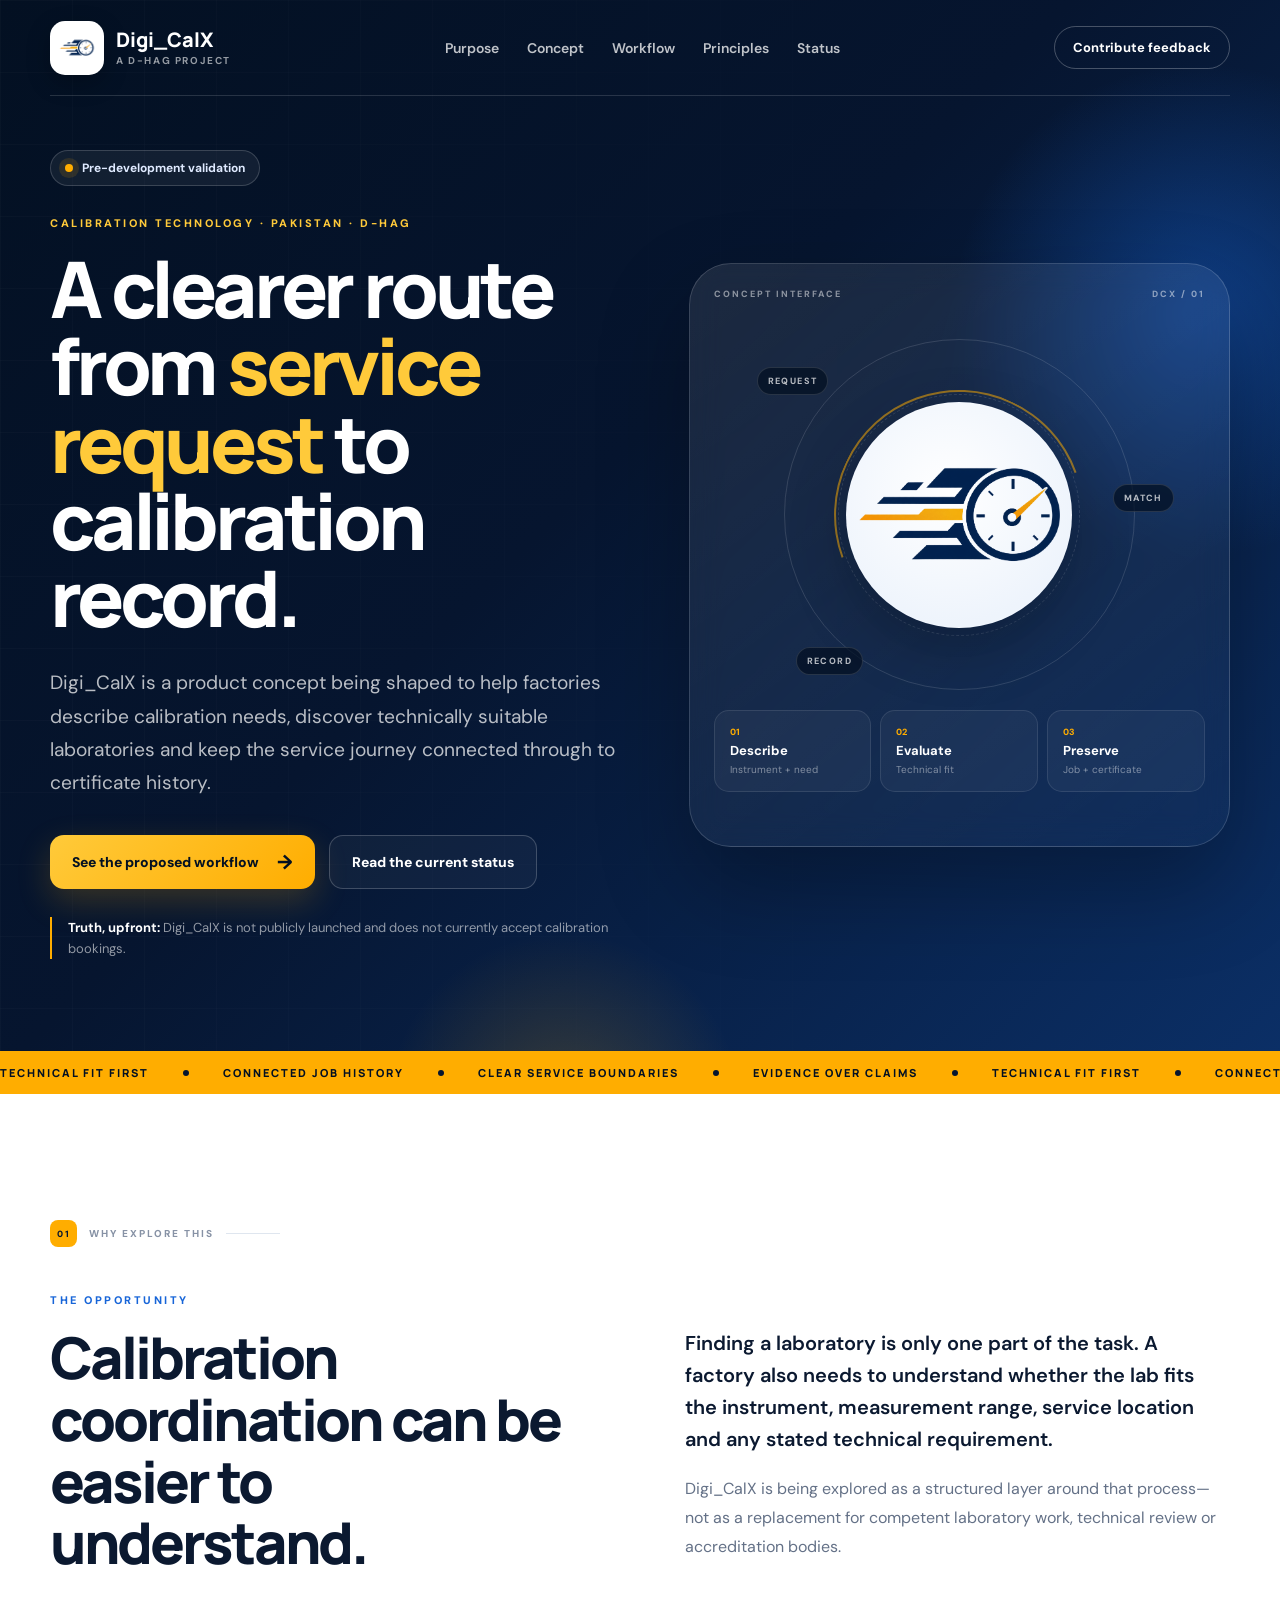
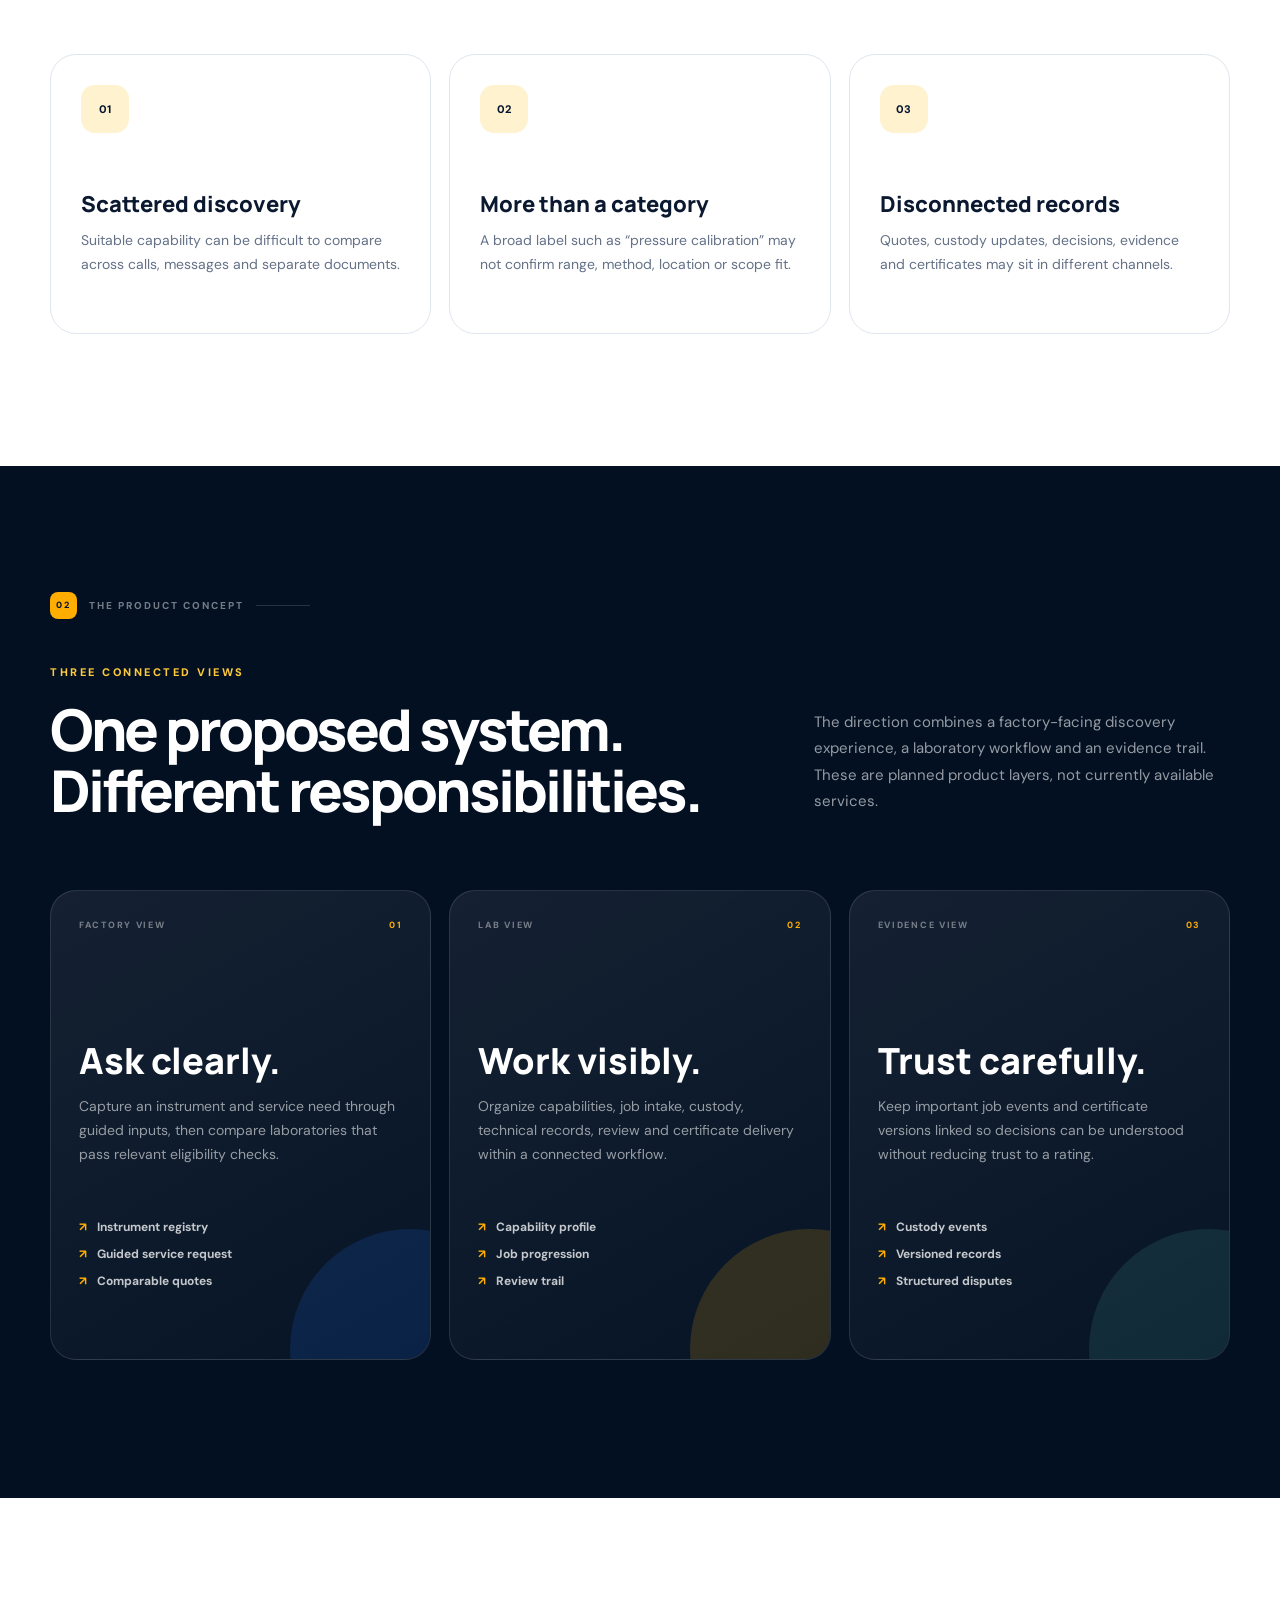
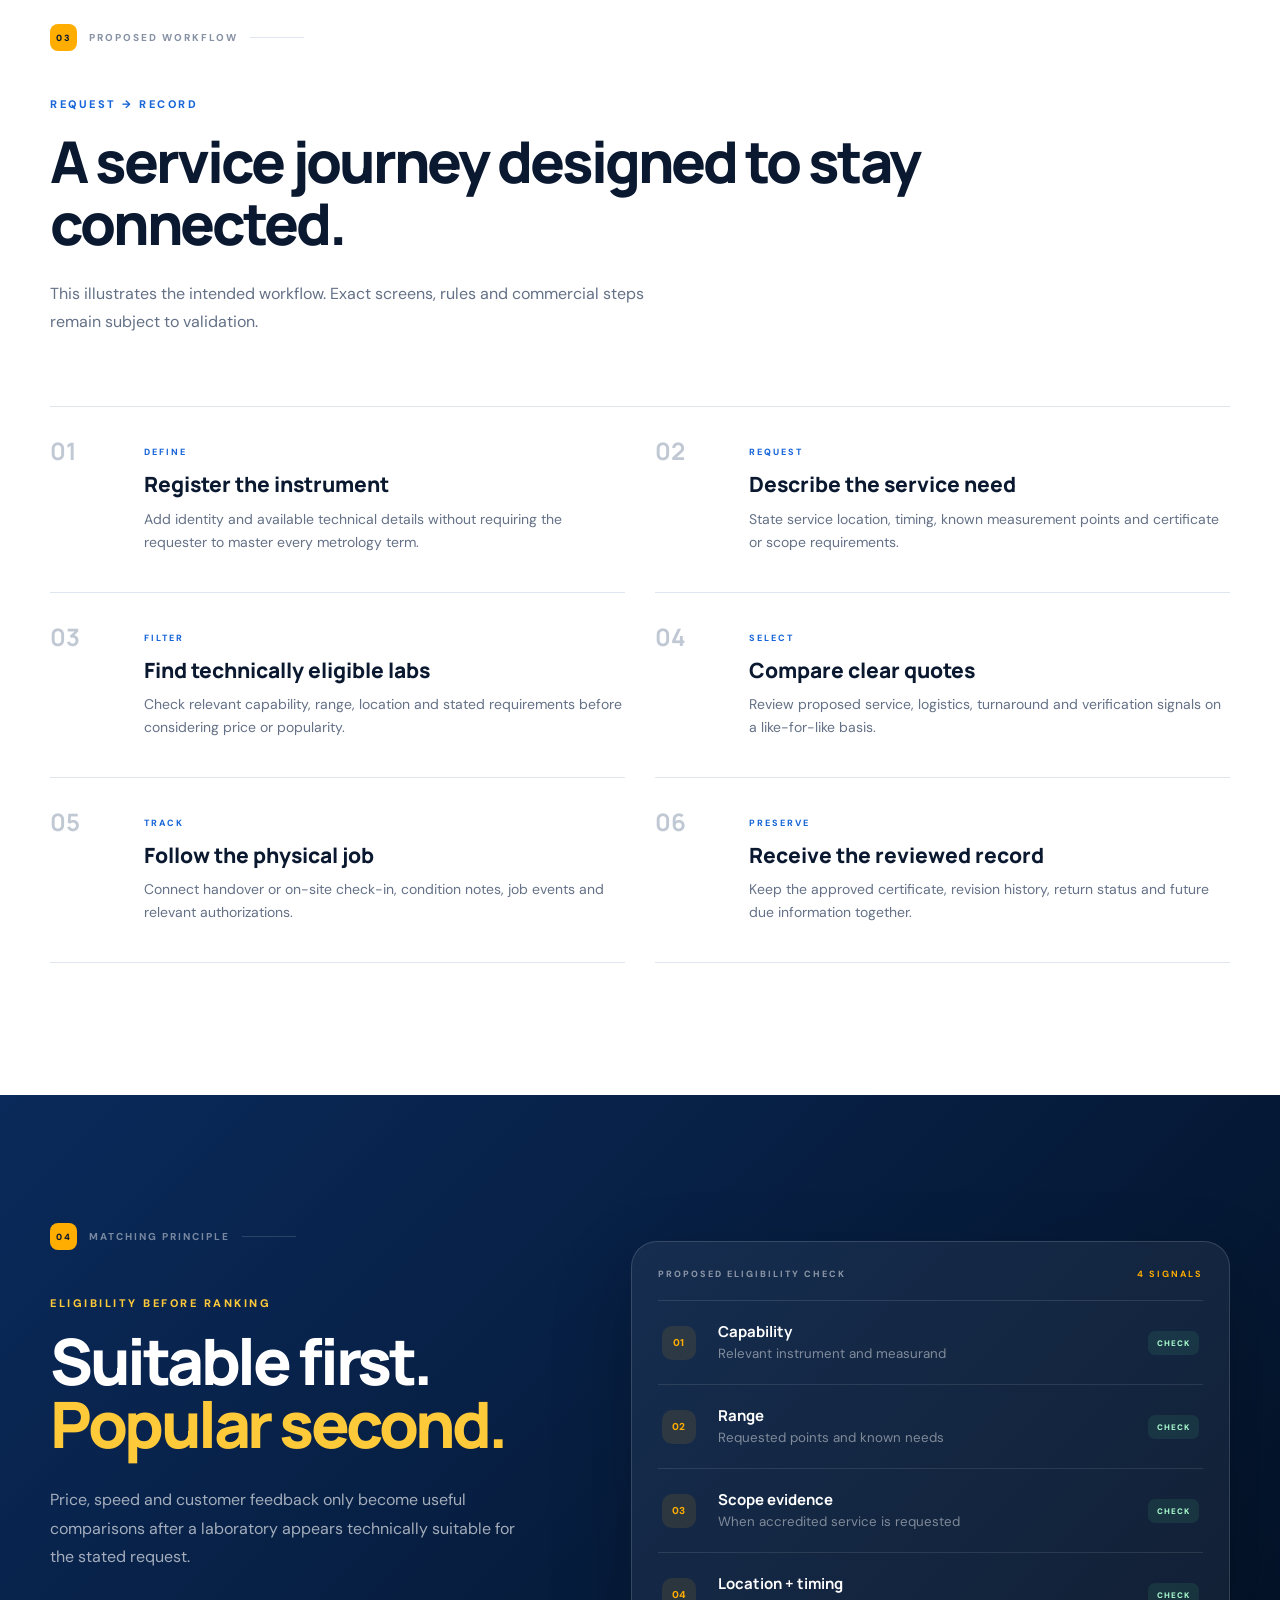
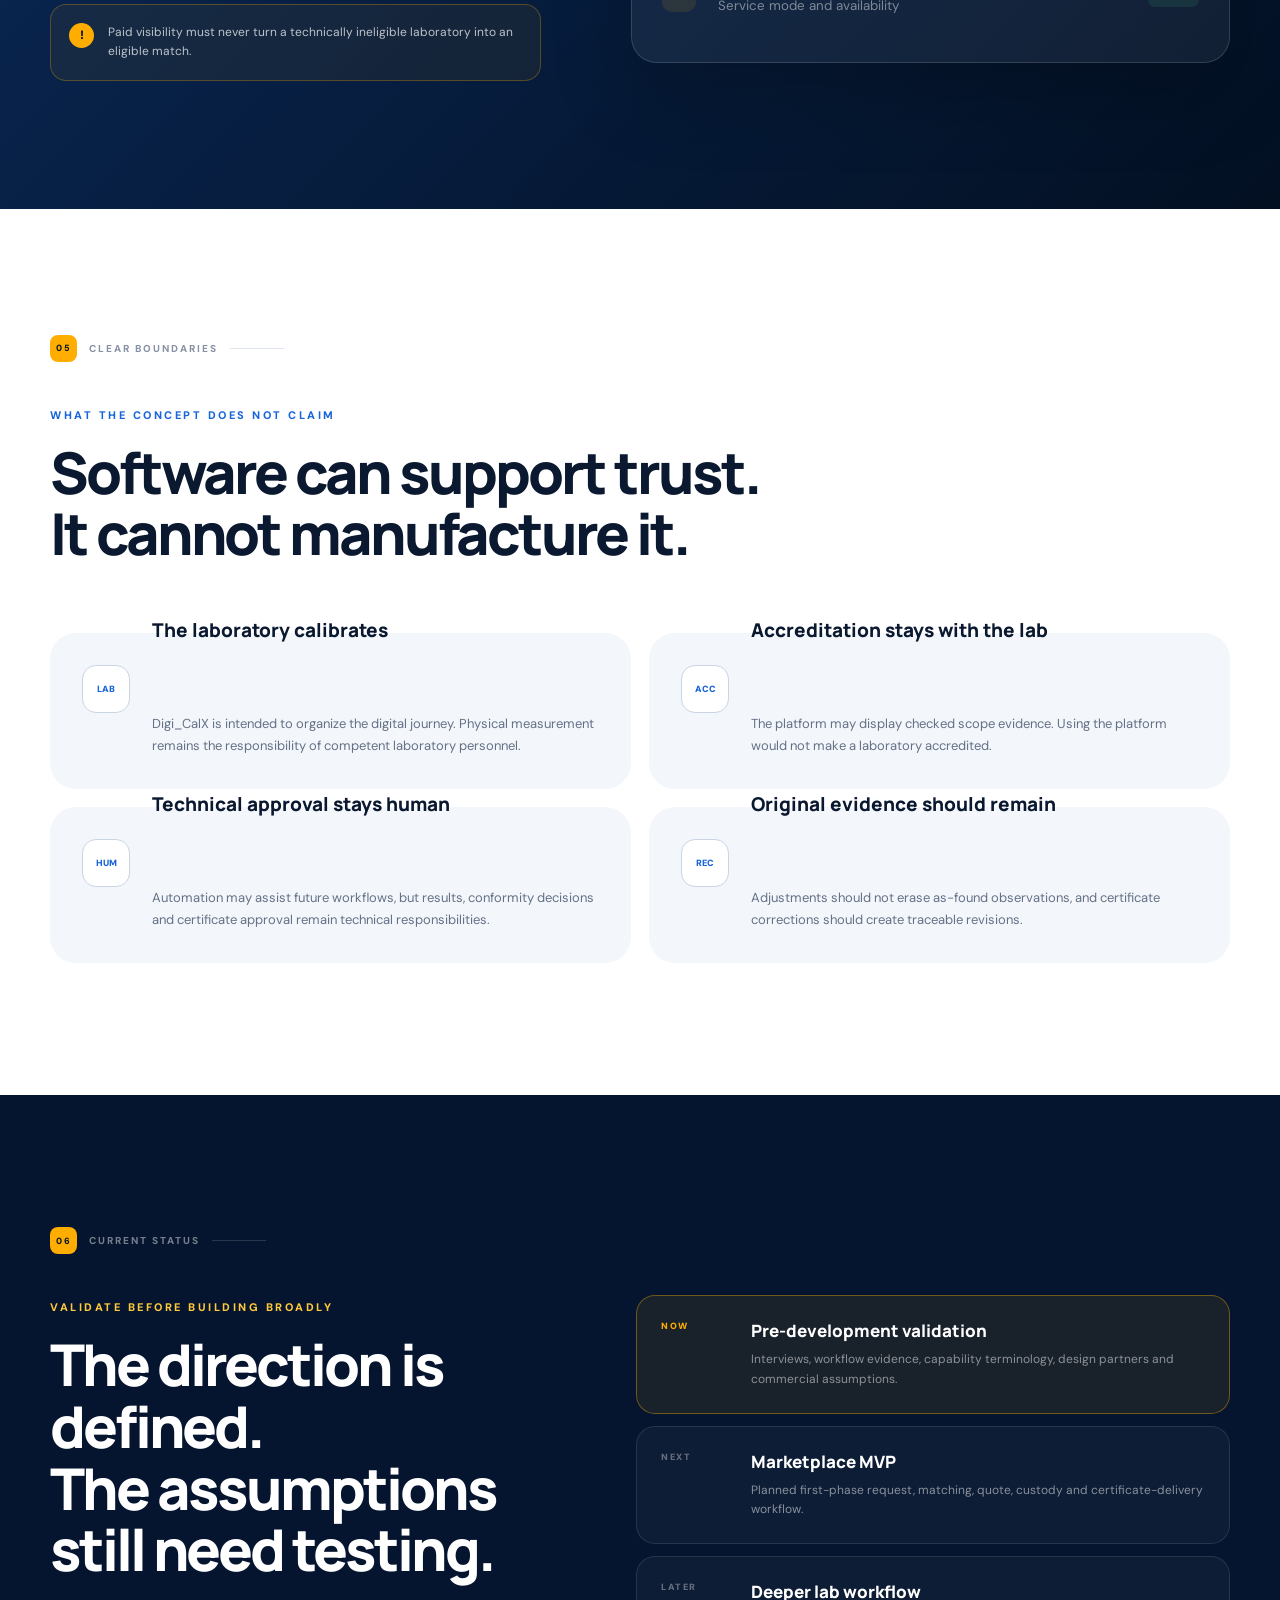
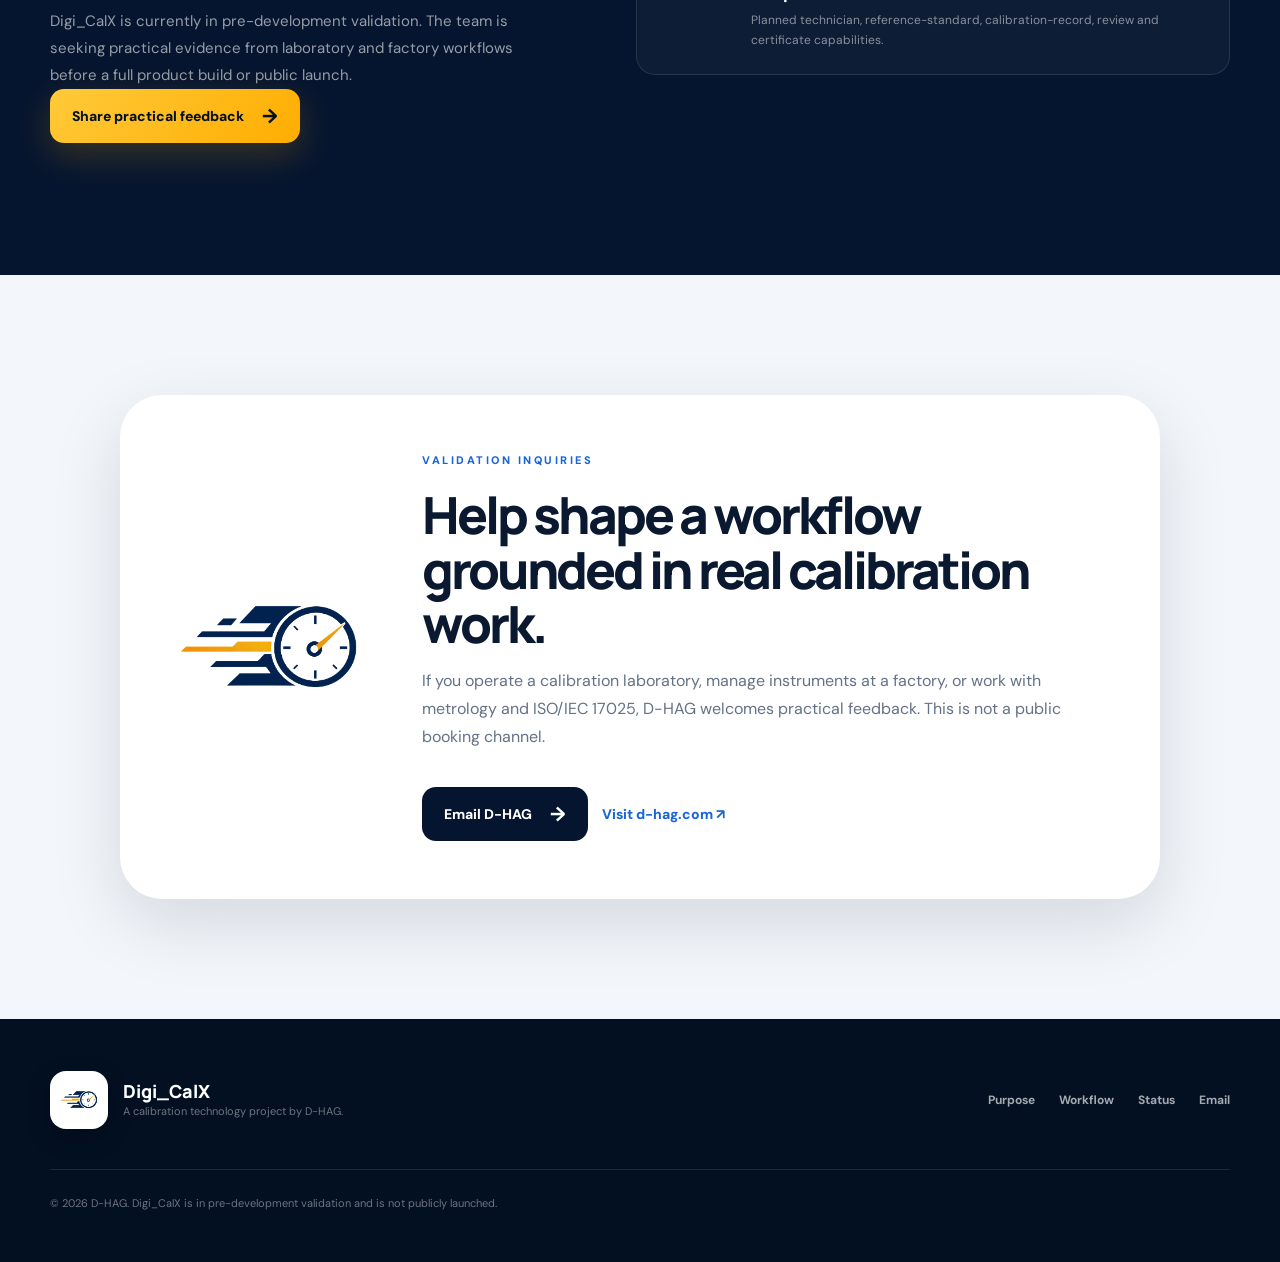
==== commit f11ecd40: "Improve logo contrast in site chrome" ====
--- a/index.html
+++ b/index.html
@@ -9,8 +9,8 @@
   <meta name="robots" content="index, follow, max-image-preview:large">
   <meta name="theme-color" content="#06152f">
   <link rel="canonical" href="https://digi-calx.d-hag.com/">
-  <link rel="icon" href="/digi-calx-logo.png" type="image/png">
-  <link rel="apple-touch-icon" href="/digi-calx-logo.png">
+  <link rel="icon" href="/assets/png/favicon-192.png" type="image/png">
+  <link rel="apple-touch-icon" href="/assets/png/favicon-192.png">
   <link rel="manifest" href="/site.webmanifest">
   <meta property="og:type" content="website">
   <meta property="og:locale" content="en_PK">
@@ -40,7 +40,7 @@
   <a class="skip-link" href="#main">Skip to content</a>
   <header class="site-header" id="top">
     <a class="brand" href="#top" aria-label="Digi CalX home">
-      <img src="/digi-calx-logo.png" alt="" width="54" height="54">
+      <img src="/assets/png/favicon-192.png" alt="" width="54" height="54">
       <span><strong>Digi_CalX</strong><small>A D-HAG project</small></span>
     </a>
     <button class="menu-button" type="button" aria-expanded="false" aria-controls="site-nav"><span></span><span></span><span></span><b>Menu</b></button>
@@ -154,7 +154,7 @@
   </main>
 
   <footer class="site-footer">
-    <div class="footer-brand"><img src="/digi-calx-logo.png" alt="" width="58" height="58"><div><strong>Digi_CalX</strong><span>A calibration technology project by D-HAG.</span></div></div>
+    <div class="footer-brand"><img src="/assets/png/favicon-192.png" alt="" width="58" height="58"><div><strong>Digi_CalX</strong><span>A calibration technology project by D-HAG.</span></div></div>
     <div class="footer-links"><a href="#purpose">Purpose</a><a href="#journey">Workflow</a><a href="#status">Status</a><a href="mailto:support@d-hag.com">Email</a></div>
     <p>© 2026 D-HAG. Digi_CalX is in pre-development validation and is not publicly launched.</p>
   </footer>
--- a/styles.css
+++ b/styles.css
@@ -17,3 +17,8 @@
 @media(max-width:1040px){.site-nav{gap:18px}.header-cta{display:none}.hero{grid-template-columns:1fr;padding-top:150px}.hero-copy{max-width:800px}.hero-visual{width:min(650px,100%);min-height:560px;justify-self:center}.system-grid{grid-template-columns:1fr}.system-card{min-height:360px}.system-card h3{margin-top:70px}.system-card p{min-height:0}.fit-grid,.status-layout{grid-template-columns:1fr;gap:64px}}
 @media(max-width:760px){:root{--shell:min(100% - 32px,1180px)}.site-header{height:82px}.brand img{width:44px;height:44px}.menu-button{display:grid;grid-template-columns:22px auto;column-gap:9px;align-items:center;padding:10px 0}.menu-button span{grid-column:1;display:block;width:22px;height:2px;margin:2px 0;background:currentColor}.menu-button b{grid-column:2;grid-row:1/span 3;font-size:11px;text-transform:uppercase}.site-nav{position:fixed;inset:82px 0 auto;display:none;flex-direction:column;align-items:flex-start;gap:0;padding:18px 24px 28px;color:#fff;background:var(--navy-950);box-shadow:0 30px 60px rgba(0,0,0,.3)}.site-nav.is-open{display:flex}.site-nav a{width:100%;padding:15px 0;border-bottom:1px solid rgba(255,255,255,.1)}.hero{min-height:auto;grid-template-columns:1fr;gap:50px;padding:124px 16px 64px}.hero h1{font-size:clamp(43px,13vw,64px);letter-spacing:-2.8px}.hero-lead{font-size:16px}.hero-visual{min-height:470px;padding:18px;border-radius:28px}.logo-orbit{width:min(330px,94%)}.visual-metrics article{padding:11px}.visual-metrics span{display:none}.intro-section,.journey-section,.boundaries-section{padding-top:88px;padding-bottom:94px}.intro-grid,.system-heading,.journey-list,.boundary-grid{grid-template-columns:1fr;gap:0}.intro-heading h2,.system-heading h2,.journey-heading h2,.boundaries-heading h2,.status-copy h2{font-size:40px;letter-spacing:-2px}.intro-copy{padding-top:28px}.problem-cards{grid-template-columns:1fr;margin-top:48px}.problem-cards article{min-height:230px}.system-section,.fit-section,.status-section{padding:90px 0}.system-heading p:last-child{margin-top:24px}.system-grid{margin-top:48px}.journey-list{margin-top:48px}.journey-step{grid-template-columns:56px 1fr}.fit-panel article{grid-template-columns:38px 1fr}.fit-panel article>i{display:none}.boundary-grid{display:grid;gap:12px;margin-top:46px}.boundary-grid article{grid-template-columns:56px 1fr;padding:24px}.status-layout{gap:48px}.contact-section{padding:70px 16px}.contact-card{grid-template-columns:1fr;gap:26px;padding:32px 24px;border-radius:28px}.contact-card>img{width:120px;height:120px}.contact-card h2{font-size:37px;letter-spacing:-2px}.site-footer{grid-template-columns:1fr;gap:28px}.footer-links{flex-wrap:wrap}}
 @media(prefers-reduced-motion:reduce){html{scroll-behavior:auto}*,*:before,*:after{animation-duration:.01ms!important;animation-iteration-count:1!important;transition-duration:.01ms!important}.reveal{opacity:1;transform:none}}
+
+/* Keep the dark-blue brand mark readable against the navy chrome. */
+.brand img{width:54px;height:54px;padding:3px;border:1px solid rgba(255,255,255,.28);border-radius:15px;object-fit:contain;background:#fff;box-shadow:0 8px 24px rgba(0,0,0,.24)}
+.footer-brand img{width:58px;height:58px;padding:3px;border:1px solid rgba(255,255,255,.24);border-radius:16px;object-fit:contain;background:#fff;box-shadow:0 8px 24px rgba(0,0,0,.24)}
+@media(max-width:760px){.brand img{width:46px;height:46px;border-radius:13px}}
